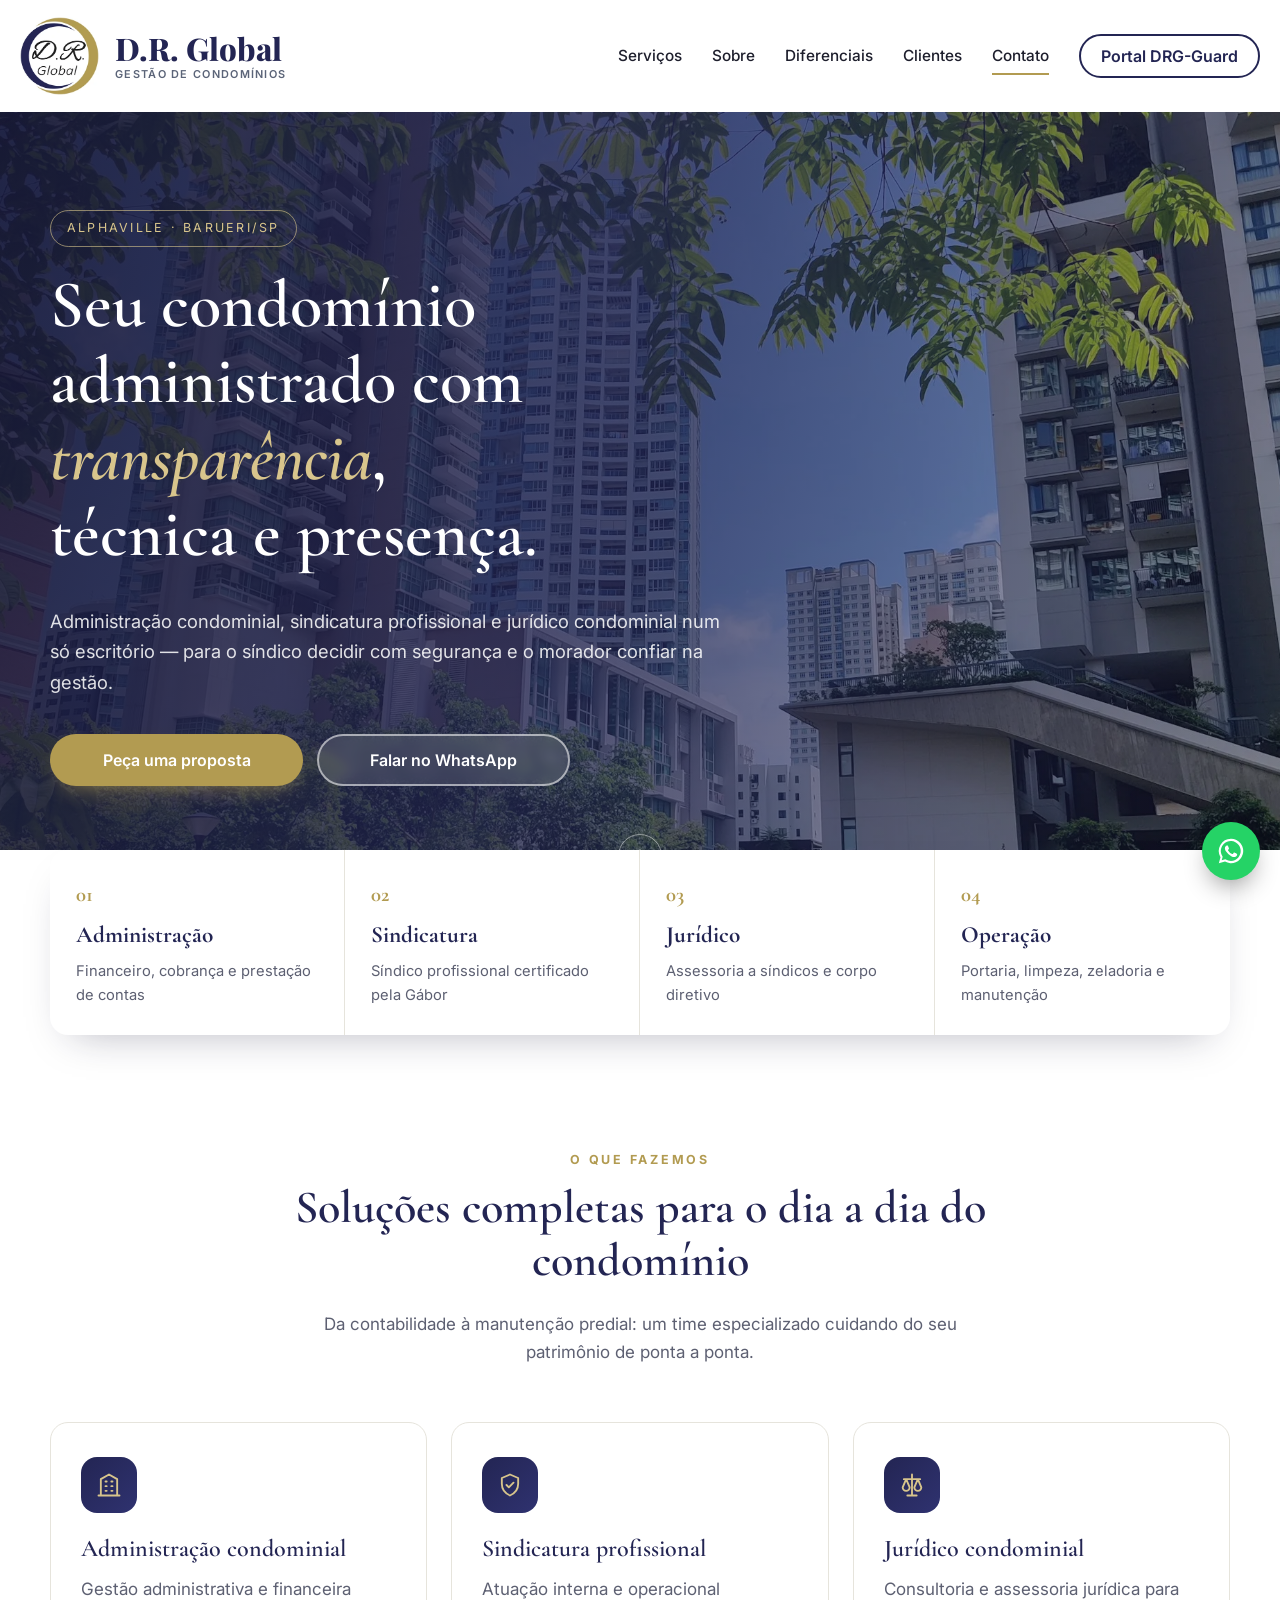
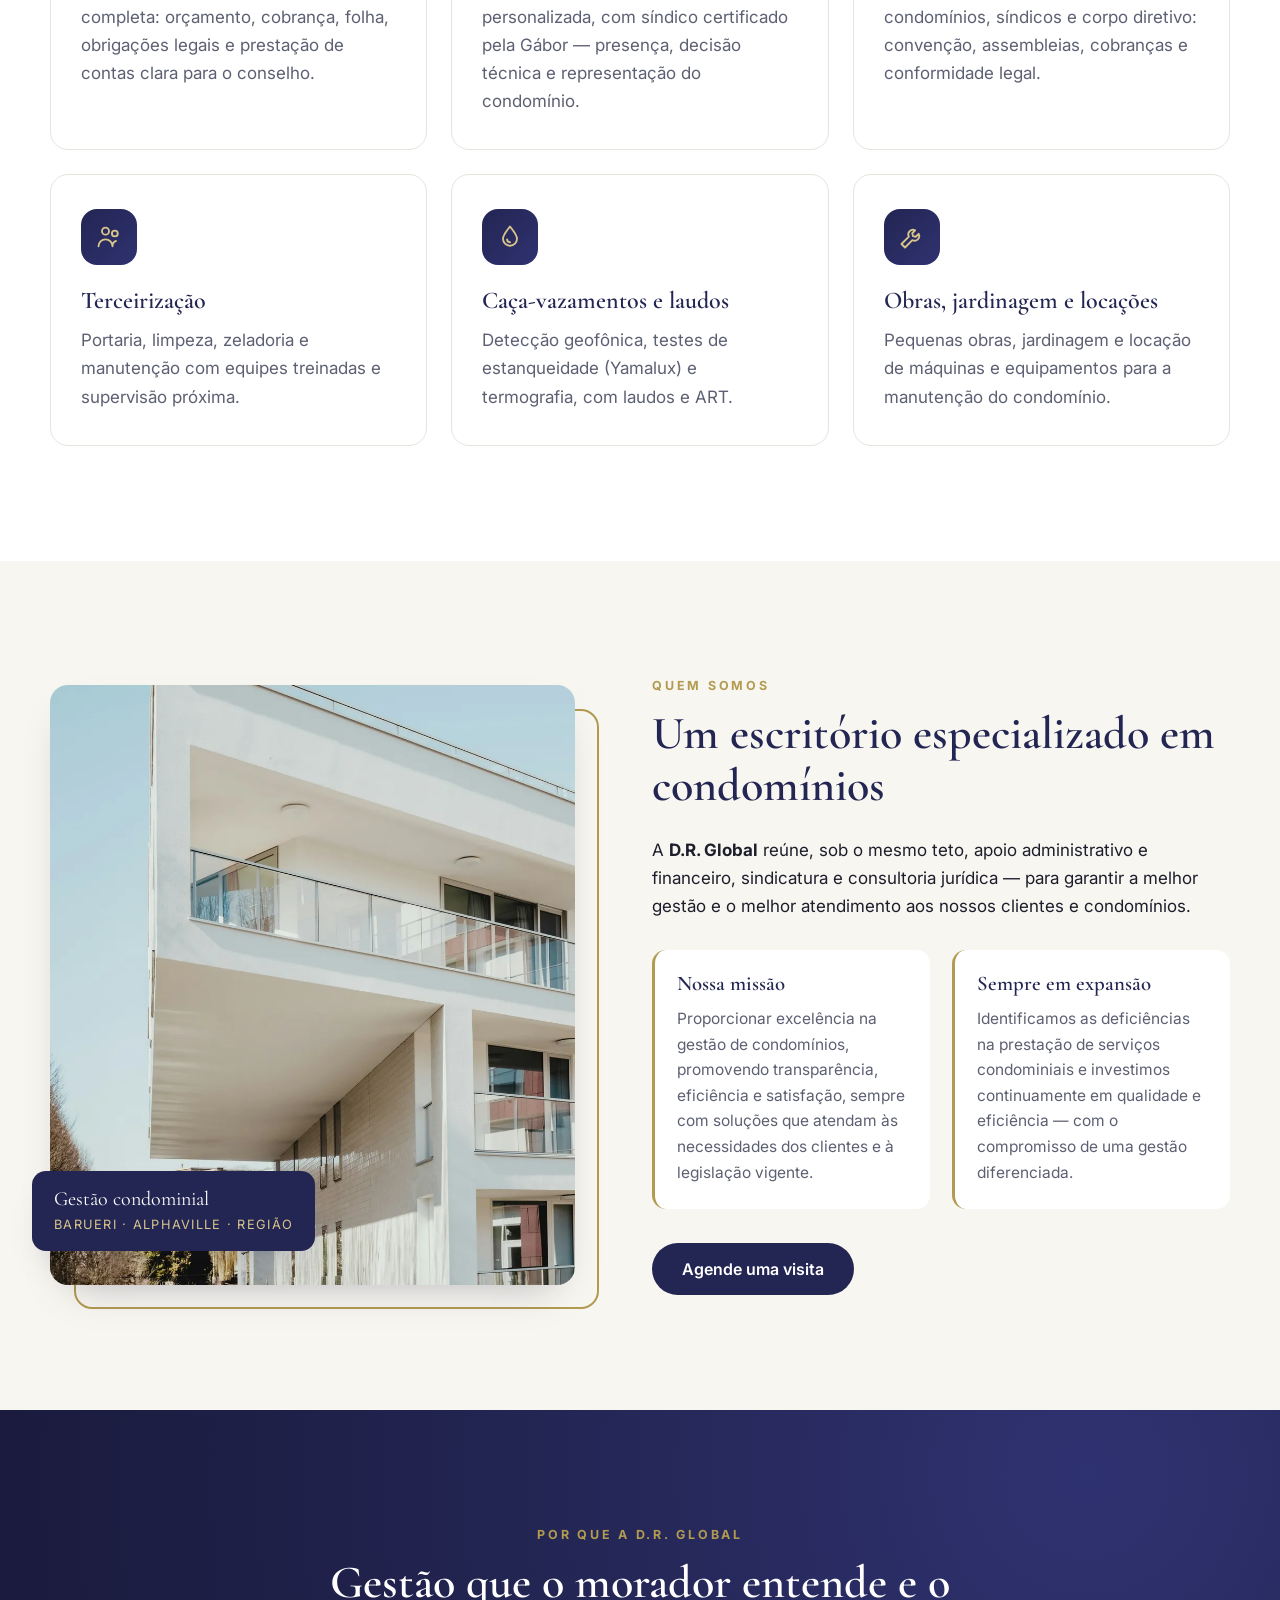
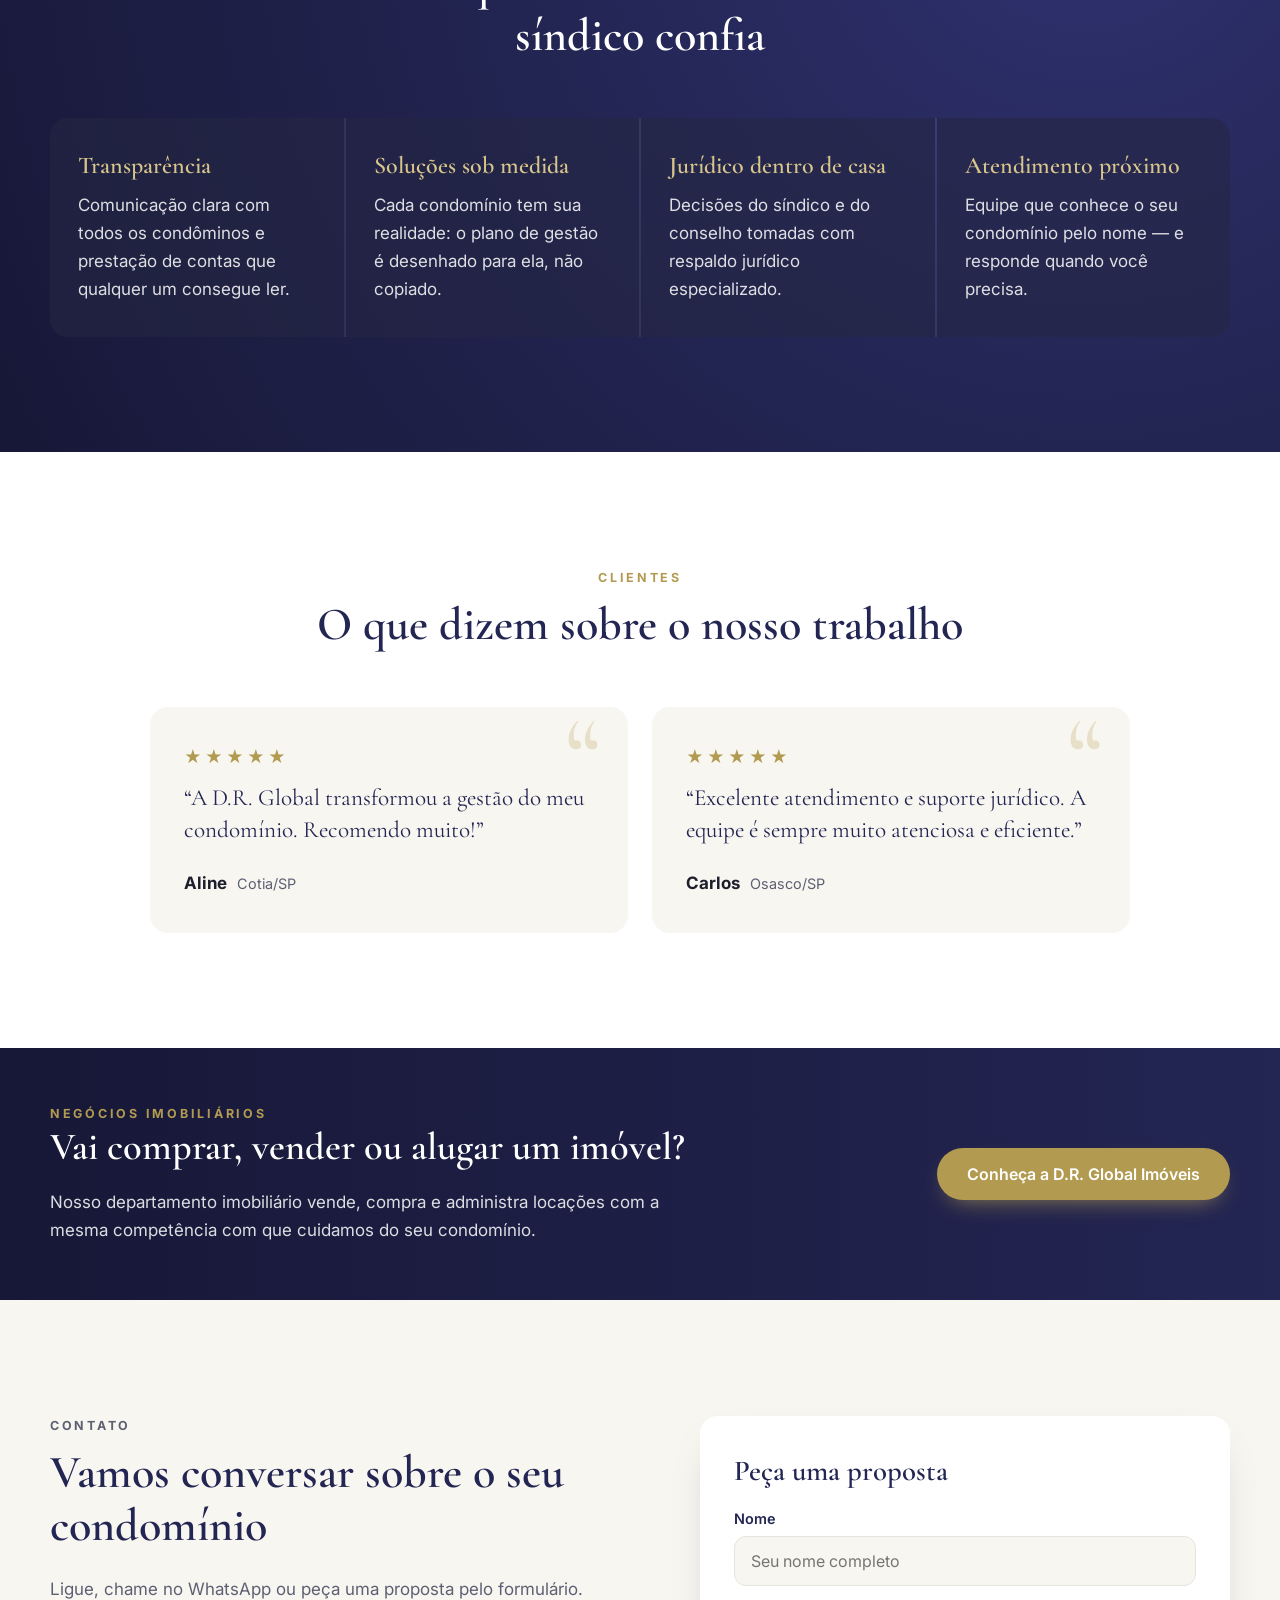
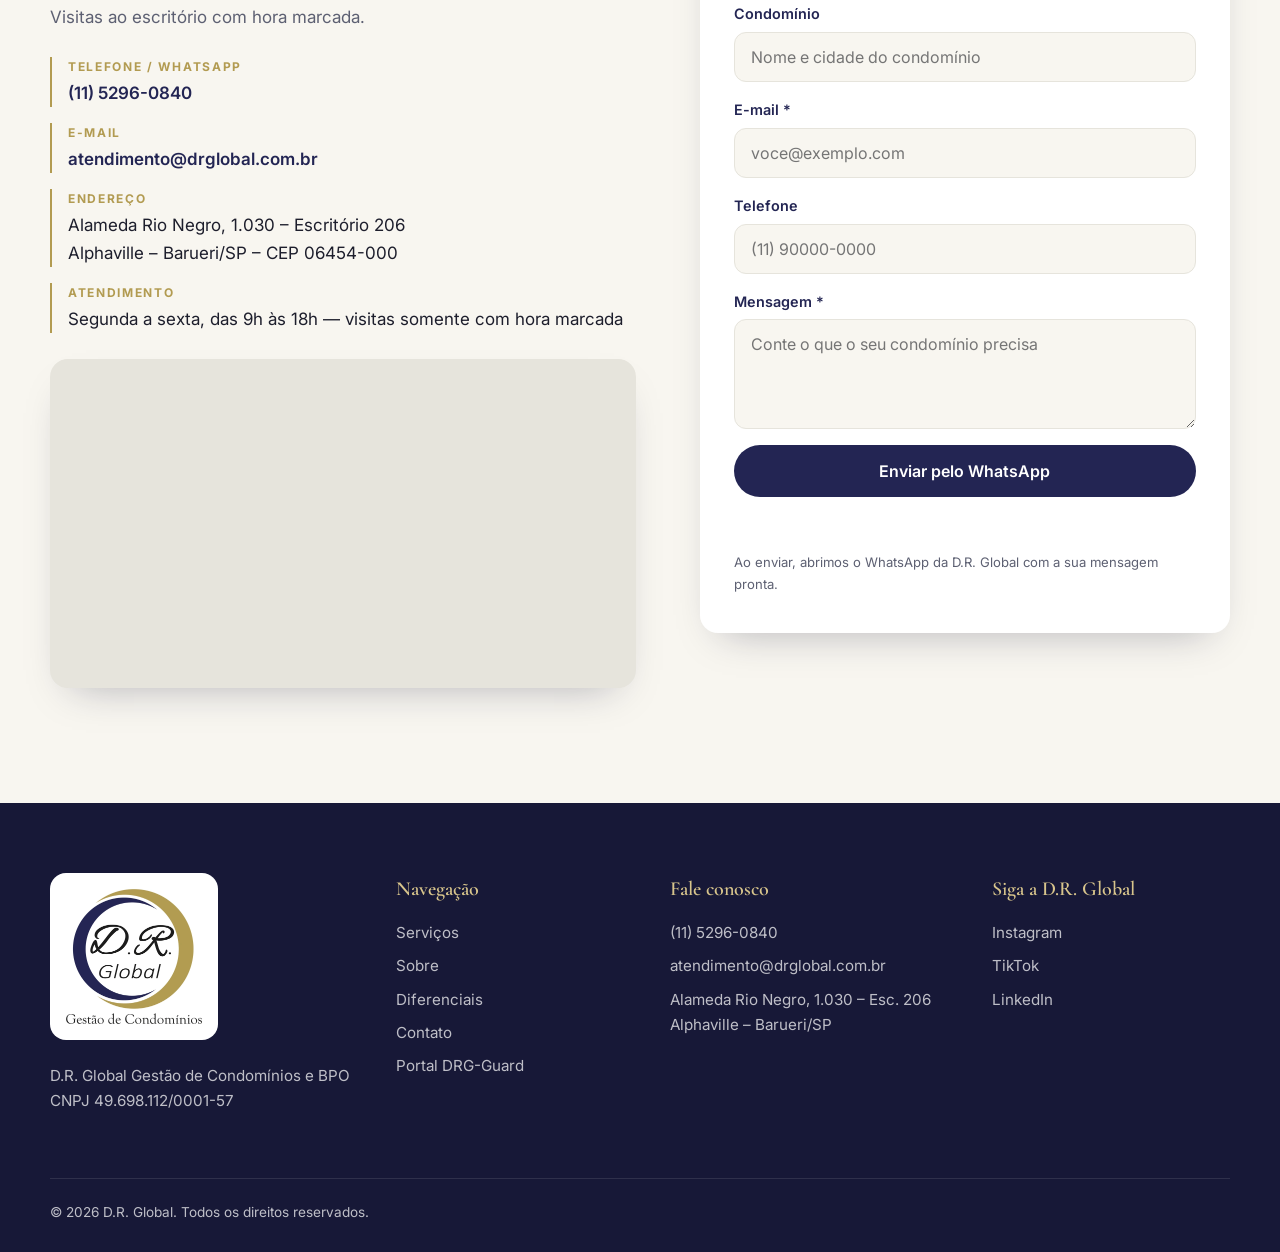
==== index.html @ a80e1811 "Site: cabeçalho com as proporções do D.R. Global Imóveis (112px, logo 78px, nome Playfair 800 1.95re" ====
<!DOCTYPE html>
<html lang="pt-BR">
<head>
<meta charset="utf-8">
<meta name="viewport" content="width=device-width, initial-scale=1">
<title>D.R. Global — Gestão de Condomínios em Alphaville, Barueri/SP</title>
<meta name="description" content="Administração condominial, sindicatura profissional e jurídico condominial em Alphaville, Barueri/SP. Gestão transparente, eficiente e próxima do seu condomínio.">
<link rel="canonical" href="https://drglobal.com.br/">
<meta property="og:type" content="website">
<meta property="og:title" content="D.R. Global — Gestão de Condomínios">
<meta property="og:description" content="Administração condominial, sindicatura profissional e jurídico condominial. Alphaville, Barueri/SP.">
<meta property="og:url" content="https://drglobal.com.br/">
<meta property="og:image" content="https://drglobal.com.br/img/og-capa.jpg">
<meta name="theme-color" content="#232553">
<link rel="icon" type="image/png" href="img/favicon.png">
<link rel="apple-touch-icon" href="img/apple-touch-icon.png">
<link rel="preconnect" href="https://fonts.googleapis.com">
<link rel="preconnect" href="https://fonts.gstatic.com" crossorigin>
<link href="https://fonts.googleapis.com/css2?family=Cormorant+Garamond:wght@500;600;700&family=Playfair+Display:wght@800&family=Inter:wght@400;500;600;700&display=swap" rel="stylesheet">
<link rel="preload" as="image" href="img/fotos/hero-condominio.webp">
<link rel="stylesheet" href="styles.css?v=1">
<script type="application/ld+json">
{"@context":"https://schema.org","@type":"LocalBusiness","name":"D.R. Global Gestão de Condomínios","url":"https://drglobal.com.br/","logo":"https://drglobal.com.br/img/logo-completo.webp","image":"https://drglobal.com.br/img/og-capa.jpg","telephone":"+55-11-5296-0840","email":"atendimento@drglobal.com.br","address":{"@type":"PostalAddress","streetAddress":"Alameda Rio Negro, 1.030 – Escritório 206","addressLocality":"Barueri","addressRegion":"SP","postalCode":"06454-000","addressCountry":"BR"},"openingHours":"Mo-Fr 09:00-18:00","sameAs":["https://www.instagram.com/drglobal_condominios","https://www.tiktok.com/@donizete_romao","http://linkedin.com/in/donizete-rom%C3%A3o-76929282"]}
</script>
</head>
<body>

<!-- ============ TOPO (fundo branco: a logo só vai sobre branco) ============ -->
<header class="topo" id="topo">
  <div class="topo__barra">
    <a href="#inicio" class="topo__marca" aria-label="D.R. Global — início">
      <img src="img/logo-marca.webp" width="78" height="78" alt="D.R. Global">
      <span class="topo__nome"><strong>D.R. Global</strong><small>Gestão de Condomínios</small></span>
    </a>
    <nav class="topo__menu" id="menu" aria-label="Menu principal">
      <a href="#servicos">Serviços</a>
      <a href="#sobre">Sobre</a>
      <a href="#diferenciais">Diferenciais</a>
      <a href="#depoimentos">Clientes</a>
      <a href="#contato">Contato</a>
      <a href="https://app.drsystems.dev.br/" class="btn btn--contorno topo__entrar" target="_blank" rel="noopener">Portal DRG-Guard</a>
    </nav>
    <button class="topo__burger" id="burger" aria-label="Abrir menu" aria-controls="menu" aria-expanded="false"><span></span><span></span><span></span></button>
  </div>
</header>

<main>
<!-- ============ HERO ============ -->
<section class="hero" id="inicio">
  <div class="hero__fundo" role="img" aria-label="Condomínio residencial com áreas verdes"></div>
  <div class="hero__conteudo container">
    <p class="selo">Alphaville · Barueri/SP</p>
    <h1>Seu condomínio administrado com <em>transparência</em>, técnica e presença.</h1>
    <p class="hero__sub">Administração condominial, sindicatura profissional e jurídico condominial num só escritório — para o síndico decidir com segurança e o morador confiar na gestão.</p>
    <div class="botoes">
      <a href="#contato" class="btn btn--ouro">Peça uma proposta</a>
      <a href="https://wa.me/551152960840?text=Ol%C3%A1!%20Vim%20pelo%20site%20e%20gostaria%20de%20falar%20sobre%20o%20meu%20condom%C3%ADnio." class="btn btn--vidro" target="_blank" rel="noopener">Falar no WhatsApp</a>
    </div>
  </div>
  <a href="#servicos" class="hero__descer" aria-label="Ver serviços">↓</a>
</section>

<!-- ============ FAIXA DE PILARES ============ -->
<section class="pilares">
  <div class="container pilares__grade">
    <div><span>01</span><strong>Administração</strong><small>Financeiro, cobrança e prestação de contas</small></div>
    <div><span>02</span><strong>Sindicatura</strong><small>Síndico profissional certificado pela Gábor</small></div>
    <div><span>03</span><strong>Jurídico</strong><small>Assessoria a síndicos e corpo diretivo</small></div>
    <div><span>04</span><strong>Operação</strong><small>Portaria, limpeza, zeladoria e manutenção</small></div>
  </div>
</section>

<!-- ============ SERVIÇOS ============ -->
<section class="secao" id="servicos">
  <div class="container">
    <header class="secao__titulo">
      <p class="sobretitulo">O que fazemos</p>
      <h2>Soluções completas para o dia a dia do condomínio</h2>
      <p>Da contabilidade à manutenção predial: um time especializado cuidando do seu patrimônio de ponta a ponta.</p>
    </header>
    <div class="cards">
      <article class="card">
        <div class="card__icone" aria-hidden="true"><svg viewBox="0 0 24 24"><path d="M3 21h18M5 21V7l7-4 7 4v14M9 9h1m4 0h1M9 13h1m4 0h1M9 17h1m4 0h1"/></svg></div>
        <h3>Administração condominial</h3>
        <p>Gestão administrativa e financeira completa: orçamento, cobrança, folha, obrigações legais e prestação de contas clara para o conselho.</p>
      </article>
      <article class="card">
        <div class="card__icone" aria-hidden="true"><svg viewBox="0 0 24 24"><path d="M12 3l7 3v5c0 5-3.5 8.5-7 10-3.5-1.5-7-5-7-10V6l7-3z"/><path d="M9 12l2 2 4-4"/></svg></div>
        <h3>Sindicatura profissional</h3>
        <p>Atuação interna e operacional personalizada, com síndico certificado pela Gábor — presença, decisão técnica e representação do condomínio.</p>
      </article>
      <article class="card">
        <div class="card__icone" aria-hidden="true"><svg viewBox="0 0 24 24"><path d="M12 3v18M5 7h14M7 7l-3 7a3 3 0 006 0L7 7zm10 0l-3 7a3 3 0 006 0l-3-7zM8 21h8"/></svg></div>
        <h3>Jurídico condominial</h3>
        <p>Consultoria e assessoria jurídica para condomínios, síndicos e corpo diretivo: convenção, assembleias, cobranças e conformidade legal.</p>
      </article>
      <article class="card">
        <div class="card__icone" aria-hidden="true"><svg viewBox="0 0 24 24"><circle cx="9" cy="7" r="3"/><circle cx="17" cy="9" r="2.5"/><path d="M3 20c0-3.3 2.7-6 6-6s6 2.7 6 6M15 20c0-2.2 1.3-4 3-4.6"/></svg></div>
        <h3>Terceirização</h3>
        <p>Portaria, limpeza, zeladoria e manutenção com equipes treinadas e supervisão próxima.</p>
      </article>
      <article class="card">
        <div class="card__icone" aria-hidden="true"><svg viewBox="0 0 24 24"><path d="M12 3c3 4 6 7.2 6 10.5A6 6 0 016 13.5C6 10.2 9 7 12 3z"/><path d="M9.5 14a2.5 2.5 0 002.5 2.5"/></svg></div>
        <h3>Caça-vazamentos e laudos</h3>
        <p>Detecção geofônica, testes de estanqueidade (Yamalux) e termografia, com laudos e ART.</p>
      </article>
      <article class="card">
        <div class="card__icone" aria-hidden="true"><svg viewBox="0 0 24 24"><path d="M14.7 6.3a4 4 0 00-5.4 5.4L3 18l3 3 6.3-6.3a4 4 0 005.4-5.4l-2.5 2.5-2.4-.6-.6-2.4 2.5-2.5z"/></svg></div>
        <h3>Obras, jardinagem e locações</h3>
        <p>Pequenas obras, jardinagem e locação de máquinas e equipamentos para a manutenção do condomínio.</p>
      </article>
    </div>
  </div>
</section>

<!-- ============ SOBRE ============ -->
<section class="secao secao--clara" id="sobre">
  <div class="container dupla">
    <figure class="dupla__foto">
      <img src="img/fotos/fachada.webp" width="1000" height="1200" loading="lazy" alt="Fachada de edifício residencial moderno">
      <figcaption>Gestão condominial<br><small>Barueri · Alphaville · região</small></figcaption>
    </figure>
    <div class="dupla__texto">
      <p class="sobretitulo">Quem somos</p>
      <h2>Um escritório especializado em condomínios</h2>
      <p>A <strong>D.R. Global</strong> reúne, sob o mesmo teto, apoio administrativo e financeiro, sindicatura e consultoria jurídica — para garantir a melhor gestão e o melhor atendimento aos nossos clientes e condomínios.</p>
      <div class="missao">
        <div>
          <h3>Nossa missão</h3>
          <p>Proporcionar excelência na gestão de condomínios, promovendo transparência, eficiência e satisfação, sempre com soluções que atendam às necessidades dos clientes e à legislação vigente.</p>
        </div>
        <div>
          <h3>Sempre em expansão</h3>
          <p>Identificamos as deficiências na prestação de serviços condominiais e investimos continuamente em qualidade e eficiência — com o compromisso de uma gestão diferenciada.</p>
        </div>
      </div>
      <a href="#contato" class="btn btn--marinho">Agende uma visita</a>
    </div>
  </div>
</section>

<!-- ============ DIFERENCIAIS ============ -->
<section class="secao secao--marinho" id="diferenciais">
  <div class="container">
    <header class="secao__titulo secao__titulo--claro">
      <p class="sobretitulo">Por que a D.R. Global</p>
      <h2>Gestão que o morador entende e o síndico confia</h2>
    </header>
    <div class="diferenciais">
      <div class="diferencial"><h3>Transparência</h3><p>Comunicação clara com todos os condôminos e prestação de contas que qualquer um consegue ler.</p></div>
      <div class="diferencial"><h3>Soluções sob medida</h3><p>Cada condomínio tem sua realidade: o plano de gestão é desenhado para ela, não copiado.</p></div>
      <div class="diferencial"><h3>Jurídico dentro de casa</h3><p>Decisões do síndico e do conselho tomadas com respaldo jurídico especializado.</p></div>
      <div class="diferencial"><h3>Atendimento próximo</h3><p>Equipe que conhece o seu condomínio pelo nome — e responde quando você precisa.</p></div>
    </div>
  </div>
</section>

<!-- ============ DEPOIMENTOS ============ -->
<section class="secao" id="depoimentos">
  <div class="container">
    <header class="secao__titulo">
      <p class="sobretitulo">Clientes</p>
      <h2>O que dizem sobre o nosso trabalho</h2>
    </header>
    <div class="depoimentos">
      <blockquote class="depoimento">
        <div class="estrelas" aria-label="5 de 5 estrelas">★★★★★</div>
        <p>“A D.R. Global transformou a gestão do meu condomínio. Recomendo muito!”</p>
        <footer><strong>Aline</strong><span>Cotia/SP</span></footer>
      </blockquote>
      <blockquote class="depoimento">
        <div class="estrelas" aria-label="5 de 5 estrelas">★★★★★</div>
        <p>“Excelente atendimento e suporte jurídico. A equipe é sempre muito atenciosa e eficiente.”</p>
        <footer><strong>Carlos</strong><span>Osasco/SP</span></footer>
      </blockquote>
    </div>
  </div>
</section>

<!-- ============ IMOBILIÁRIA ============ -->
<section class="faixa-imob">
  <div class="container faixa-imob__grade">
    <div>
      <p class="sobretitulo">Negócios imobiliários</p>
      <h2>Vai comprar, vender ou alugar um imóvel?</h2>
      <p>Nosso departamento imobiliário vende, compra e administra locações com a mesma competência com que cuidamos do seu condomínio.</p>
    </div>
    <a href="https://www.drglobalimoveis.com.br" class="btn btn--ouro" target="_blank" rel="noopener">Conheça a D.R. Global Imóveis</a>
  </div>
</section>

<!-- ============ CONTATO ============ -->
<section class="secao secao--clara" id="contato">
  <div class="container contato">
    <div class="contato__info">
      <p class="sobretitulo">Contato</p>
      <h2>Vamos conversar sobre o seu condomínio</h2>
      <p>Ligue, chame no WhatsApp ou peça uma proposta pelo formulário. Visitas ao escritório com hora marcada.</p>
      <ul class="contato__lista">
        <li><span>Telefone / WhatsApp</span><a href="tel:+551152960840">(11) 5296-0840</a></li>
        <li><span>E-mail</span><a href="mailto:atendimento@drglobal.com.br">atendimento@drglobal.com.br</a></li>
        <li><span>Endereço</span>Alameda Rio Negro, 1.030 – Escritório 206<br>Alphaville – Barueri/SP – CEP 06454-000</li>
        <li><span>Atendimento</span>Segunda a sexta, das 9h às 18h — visitas somente com hora marcada</li>
      </ul>
      <div class="mapa">
        <iframe title="Mapa: Alameda Rio Negro, 1030 — Alphaville, Barueri/SP" loading="lazy" referrerpolicy="no-referrer-when-downgrade"
          src="https://www.google.com/maps?q=Alameda%20Rio%20Negro%2C%201030%2C%20Alphaville%2C%20Barueri%20-%20SP%2C%2006454-000&output=embed"></iframe>
      </div>
    </div>
    <form class="form" id="form-contato" novalidate>
      <h3>Peça uma proposta</h3>
      <label>Nome<input name="nome" type="text" autocomplete="name" placeholder="Seu nome completo"></label>
      <label>Condomínio<input name="condominio" type="text" placeholder="Nome e cidade do condomínio"></label>
      <label>E-mail *<input name="email" type="email" autocomplete="email" placeholder="voce@exemplo.com" required></label>
      <label>Telefone<input name="telefone" type="tel" autocomplete="tel" placeholder="(11) 90000-0000"></label>
      <label>Mensagem *<textarea name="mensagem" rows="4" placeholder="Conte o que o seu condomínio precisa" required></textarea></label>
      <button type="submit" class="btn btn--marinho btn--cheio">Enviar pelo WhatsApp</button>
      <p class="form__aviso" role="status" aria-live="polite"></p>
      <p class="form__nota">Ao enviar, abrimos o WhatsApp da D.R. Global com a sua mensagem pronta.</p>
    </form>
  </div>
</section>
</main>

<!-- ============ RODAPÉ ============ -->
<footer class="rodape">
  <div class="container rodape__grade">
    <div class="rodape__marca">
      <div class="rodape__logo"><img src="img/logo-completo.webp" width="140" height="139" loading="lazy" alt="D.R. Global — Gestão de Condomínios"></div>
      <p>D.R. Global Gestão de Condomínios e BPO<br>CNPJ 49.698.112/0001-57</p>
    </div>
    <div>
      <h4>Navegação</h4>
      <a href="#servicos">Serviços</a><a href="#sobre">Sobre</a><a href="#diferenciais">Diferenciais</a><a href="#contato">Contato</a>
      <a href="https://app.drsystems.dev.br/" target="_blank" rel="noopener">Portal DRG-Guard</a>
    </div>
    <div>
      <h4>Fale conosco</h4>
      <a href="tel:+551152960840">(11) 5296-0840</a>
      <a href="mailto:atendimento@drglobal.com.br">atendimento@drglobal.com.br</a>
      <span>Alameda Rio Negro, 1.030 – Esc. 206<br>Alphaville – Barueri/SP</span>
    </div>
    <div>
      <h4>Siga a D.R. Global</h4>
      <a href="https://www.instagram.com/drglobal_condominios" target="_blank" rel="noopener">Instagram</a>
      <a href="https://www.tiktok.com/@donizete_romao" target="_blank" rel="noopener">TikTok</a>
      <a href="http://linkedin.com/in/donizete-rom%C3%A3o-76929282" target="_blank" rel="noopener">LinkedIn</a>
    </div>
  </div>
  <div class="rodape__base container">© <span id="ano">2026</span> D.R. Global. Todos os direitos reservados.</div>
</footer>

<a class="whats-flutuante" href="https://wa.me/551152960840?text=Ol%C3%A1!%20Vim%20pelo%20site." target="_blank" rel="noopener" aria-label="Falar no WhatsApp">
  <svg viewBox="0 0 32 32" aria-hidden="true"><path fill="currentColor" d="M16 3a13 13 0 00-11.2 19.6L3 29l6.6-1.7A13 13 0 1016 3zm0 23.6c-2 0-3.9-.5-5.6-1.5l-.4-.2-3.9 1 1-3.8-.3-.4A10.6 10.6 0 1116 26.6zm5.8-7.9c-.3-.2-1.9-.9-2.2-1s-.5-.2-.7.2-.8 1-1 1.2-.4.2-.7.1a8.7 8.7 0 01-4.3-3.8c-.3-.6.3-.5.9-1.7.1-.2 0-.4 0-.6l-1-2.4c-.3-.6-.5-.5-.7-.5h-.6a1.2 1.2 0 00-.9.4 3.6 3.6 0 00-1.1 2.7 6.3 6.3 0 001.3 3.3 14.4 14.4 0 005.5 4.9c2 .9 2.8 1 3.9.8a3.3 3.3 0 002.1-1.5 2.7 2.7 0 00.2-1.5c-.1-.1-.3-.2-.6-.3z"/></svg>
</a>

<script src="site.js?v=1"></script>
</body>
</html>
---- styles.css ----
/* D.R. Global — site institucional (06/11/2026). Cores tiradas do vetor oficial da marca. */
:root {
  --marinho: #232553;
  --marinho-2: #2f3270;
  --marinho-escuro: #171837;
  --ouro: #b29b51;
  --ouro-claro: #d8c58c;
  --tinta: #1d1e2c;
  --cinza: #5d6072;
  --linha: #e6e4dc;
  --creme: #f8f6f0;
  --branco: #ffffff;
  --raio: 18px;
  --sombra: 0 18px 40px -22px rgba(23, 24, 55, .35);
  --serif: "Cormorant Garamond", Georgia, serif;
  --sans: "Inter", system-ui, -apple-system, "Segoe UI", sans-serif;
  --topo-h: 112px; /* = D.R. Global Imóveis (--altura-cab 112px) */
  --serif-marca: "Playfair Display", Georgia, serif;
  --cinza-marca: #5b6478;
}
*, *::before, *::after { box-sizing: border-box; }
html { scroll-behavior: smooth; scroll-padding-top: var(--topo-h); }
body { margin: 0; font-family: var(--sans); color: var(--tinta); background: var(--branco); font-size: 17px; line-height: 1.65; -webkit-font-smoothing: antialiased; }
img { max-width: 100%; display: block; }
a { color: inherit; }
h1, h2, h3 { font-family: var(--serif); font-weight: 600; line-height: 1.15; margin: 0 0 .5em; color: var(--marinho); }
h1 { font-size: clamp(2.4rem, 5.2vw, 4.3rem); }
h2 { font-size: clamp(2rem, 3.6vw, 3rem); }
h3 { font-size: 1.5rem; }
p { margin: 0 0 1em; }
.container { width: min(1180px, 100% - 40px); margin-inline: auto; }
.sobretitulo { font-size: .78rem; letter-spacing: .22em; text-transform: uppercase; color: var(--ouro); font-weight: 700; margin-bottom: .8em; }

/* ---------- botões (regra nº 1: feedback tátil sempre) ---------- */
.btn { display: inline-flex; align-items: center; justify-content: center; gap: .5em; min-height: 52px; padding: 0 28px; border-radius: 999px; font: 600 1rem var(--sans); text-decoration: none; border: 2px solid transparent; cursor: pointer; transition: background .2s, color .2s, border-color .2s, transform .1s, filter .1s, box-shadow .2s; }
.btn:active { transform: scale(.98); filter: brightness(.92); }
.btn:disabled { opacity: .75; cursor: wait; }
.btn--ouro { background: var(--ouro); color: var(--branco); box-shadow: 0 10px 24px -12px rgba(178, 155, 81, .9); }
.btn--ouro:hover { background: #a08a43; }
.btn--marinho { background: var(--marinho); color: var(--branco); }
.btn--marinho:hover { background: var(--marinho-2); }
.btn--vidro { background: rgba(255, 255, 255, .12); color: var(--branco); border-color: rgba(255, 255, 255, .55); backdrop-filter: blur(6px); }
.btn--vidro:hover { background: rgba(255, 255, 255, .22); }
.btn--contorno { border-color: var(--marinho); color: var(--marinho); min-height: 44px; padding: 0 20px; }
.btn--contorno:hover { background: var(--marinho); color: var(--branco); }
.btn--cheio { width: 100%; }
.botoes { display: grid; grid-template-columns: repeat(auto-fit, minmax(220px, 1fr)); gap: 14px; max-width: 520px; }

/* ---------- topo (branco — a logo só vai sobre branco) ---------- */
.topo { position: sticky; top: 0; z-index: 50; background: var(--branco); transition: box-shadow .25s; }
.topo.rolou { box-shadow: 0 6px 24px -14px rgba(23, 24, 55, .4); }
.topo__barra { height: var(--topo-h); display: flex; align-items: center; justify-content: space-between; gap: 24px; width: min(1240px, 100% - 32px); margin-inline: auto; }
.topo__marca { display: flex; align-items: center; gap: 16px; text-decoration: none; min-width: 0; }
.topo__marca img { height: 78px; width: auto; flex: none; }
.topo__nome { display: flex; flex-direction: column; line-height: 1.1; font-size: 1.95rem; min-width: 0; }
.topo__nome strong { font-family: var(--serif-marca); font-weight: 800; font-size: 1em; color: var(--marinho); }
.topo__nome small { font-family: var(--sans); font-size: .68rem; letter-spacing: .12em; text-transform: uppercase; color: var(--cinza-marca); font-weight: 600; margin-top: .35em; }
.topo__menu { display: flex; align-items: center; gap: 30px; }
.topo__menu a:not(.btn) { text-decoration: none; font-weight: 500; font-size: .96rem; color: var(--tinta); position: relative; padding: 6px 0; }
.topo__menu a:not(.btn)::after { content: ""; position: absolute; left: 0; bottom: 0; height: 2px; width: 0; background: var(--ouro); transition: width .25s; }
.topo__menu a:not(.btn):hover::after, .topo__menu a.ativo::after { width: 100%; }
.topo__burger { display: none; width: 48px; height: 48px; border: 0; background: none; border-radius: 12px; cursor: pointer; position: relative; }
.topo__burger:active { transform: scale(.96); }
.topo__burger span { position: absolute; left: 12px; right: 12px; height: 2px; background: var(--marinho); transition: transform .25s, opacity .2s; }
.topo__burger span:nth-child(1) { top: 16px; } .topo__burger span:nth-child(2) { top: 23px; } .topo__burger span:nth-child(3) { top: 30px; }
body.menu-aberto .topo__burger span:nth-child(1) { transform: translateY(7px) rotate(45deg); }
body.menu-aberto .topo__burger span:nth-child(2) { opacity: 0; }
body.menu-aberto .topo__burger span:nth-child(3) { transform: translateY(-7px) rotate(-45deg); }

/* ---------- hero ---------- */
.hero { position: relative; min-height: min(88vh, 820px); display: flex; align-items: center; color: var(--branco); overflow: hidden; isolation: isolate; }
.hero__fundo { position: absolute; inset: 0; z-index: -1; background: linear-gradient(105deg, rgba(23, 24, 55, .93) 0%, rgba(35, 37, 83, .78) 45%, rgba(35, 37, 83, .25) 100%), url("img/fotos/hero-condominio.webp") center/cover no-repeat; transform: scale(1.04); animation: respira 18s ease-in-out infinite alternate; }
@keyframes respira { to { transform: scale(1.1); } }
.hero__conteudo { padding: 90px 0 110px; }
.hero h1 { color: var(--branco); max-width: 16ch; }
.hero h1 em { font-style: italic; color: var(--ouro-claro); }
.hero__sub { font-size: 1.15rem; max-width: 56ch; color: rgba(255, 255, 255, .86); margin-bottom: 2em; }
.selo { display: inline-block; padding: 7px 16px; border: 1px solid rgba(216, 197, 140, .6); border-radius: 999px; font-size: .78rem; letter-spacing: .18em; text-transform: uppercase; color: var(--ouro-claro); margin-bottom: 1.6em; }
.hero__descer { position: absolute; bottom: 26px; left: 50%; translate: -50% 0; width: 44px; height: 44px; border-radius: 50%; display: grid; place-items: center; text-decoration: none; color: var(--branco); border: 1px solid rgba(255, 255, 255, .45); animation: pula 2.2s infinite; }
@keyframes pula { 50% { transform: translateY(6px); } }

/* ---------- pilares ---------- */
.pilares { background: var(--branco); position: relative; z-index: 2; margin-top: -54px; }
.pilares__grade { display: grid; grid-template-columns: repeat(auto-fit, minmax(220px, 1fr)); background: var(--branco); border-radius: var(--raio); box-shadow: var(--sombra); overflow: hidden; }
.pilares__grade > div { padding: 28px 26px; border-right: 1px solid var(--linha); display: flex; flex-direction: column; gap: 4px; }
.pilares__grade > div:last-child { border-right: 0; }
.pilares span { font-family: var(--serif); color: var(--ouro); font-size: 1.3rem; font-weight: 700; }
.pilares strong { font-family: var(--serif); font-size: 1.45rem; color: var(--marinho); }
.pilares small { color: var(--cinza); font-size: .92rem; }

/* ---------- seções ---------- */
.secao { padding: clamp(72px, 9vw, 120px) 0; }
.secao--clara { background: var(--creme); }
.secao--marinho { background: radial-gradient(circle at 85% 10%, var(--marinho-2), var(--marinho) 45%, var(--marinho-escuro)); color: rgba(255, 255, 255, .85); }
.secao__titulo { text-align: center; max-width: 720px; margin: 0 auto 56px; }
.secao__titulo p:last-child { color: var(--cinza); }
.secao__titulo--claro h2 { color: var(--branco); }

.cards { display: grid; grid-template-columns: repeat(auto-fit, minmax(300px, 1fr)); gap: 24px; }
.card { background: var(--branco); border: 1px solid var(--linha); border-radius: var(--raio); padding: 34px 30px; transition: transform .25s, box-shadow .25s, border-color .25s; }
.card:hover { transform: translateY(-6px); box-shadow: var(--sombra); border-color: transparent; }
.card p { color: var(--cinza); margin: 0; }
.card__icone { width: 56px; height: 56px; border-radius: 16px; display: grid; place-items: center; background: linear-gradient(135deg, var(--marinho), var(--marinho-2)); margin-bottom: 22px; }
.card__icone svg { width: 28px; height: 28px; fill: none; stroke: var(--ouro-claro); stroke-width: 1.6; stroke-linecap: round; stroke-linejoin: round; }

.dupla { display: grid; grid-template-columns: 1fr 1.1fr; gap: clamp(36px, 6vw, 80px); align-items: center; }
.dupla__foto { margin: 0; position: relative; }
.dupla__foto img { border-radius: var(--raio); aspect-ratio: 4 / 5; max-height: 600px; object-fit: cover; width: 100%; box-shadow: var(--sombra); }
.dupla__foto::before { content: ""; position: absolute; inset: 24px -24px -24px 24px; border: 2px solid var(--ouro); border-radius: var(--raio); z-index: -1; }
.dupla__foto { isolation: isolate; }
.dupla__foto figcaption { position: absolute; left: -18px; bottom: 34px; background: var(--marinho); color: var(--branco); padding: 16px 22px; border-radius: 14px; font-family: var(--serif); font-size: 1.25rem; line-height: 1.2; box-shadow: var(--sombra); }
.dupla__foto figcaption small { font-family: var(--sans); font-size: .8rem; color: var(--ouro-claro); letter-spacing: .1em; text-transform: uppercase; }
.missao { display: grid; grid-template-columns: repeat(auto-fit, minmax(240px, 1fr)); gap: 22px; margin: 30px 0 34px; }
.missao > div { background: var(--branco); border-radius: 14px; padding: 22px 22px 8px; border-left: 3px solid var(--ouro); }
.missao h3 { font-size: 1.3rem; }
.missao p { color: var(--cinza); font-size: .97rem; }

.diferenciais { display: grid; grid-template-columns: repeat(auto-fit, minmax(240px, 1fr)); gap: 2px; background: rgba(255, 255, 255, .08); border-radius: var(--raio); overflow: hidden; }
.diferencial { background: rgba(23, 24, 55, .55); padding: 34px 28px; }
.diferencial h3 { color: var(--ouro-claro); }
.diferencial p { margin: 0; }

.depoimentos { display: grid; grid-template-columns: repeat(auto-fit, minmax(320px, 1fr)); gap: 24px; max-width: 980px; margin: 0 auto; }
.depoimento { margin: 0; background: var(--creme); border-radius: var(--raio); padding: 36px 34px; position: relative; }
.depoimento::before { content: "“"; position: absolute; top: -6px; right: 26px; font-family: var(--serif); font-size: 7rem; line-height: 1; color: rgba(178, 155, 81, .25); }
.depoimento p { font-family: var(--serif); font-size: 1.45rem; line-height: 1.35; color: var(--marinho); }
.depoimento footer { display: flex; gap: 10px; align-items: baseline; }
.depoimento footer span { color: var(--cinza); font-size: .9rem; }
.estrelas { color: var(--ouro); letter-spacing: 3px; margin-bottom: 12px; }

.faixa-imob { background: linear-gradient(90deg, var(--marinho-escuro), var(--marinho)); color: rgba(255, 255, 255, .85); padding: 56px 0; }
.faixa-imob__grade { display: grid; grid-template-columns: 1fr auto; gap: 30px; align-items: center; }
.faixa-imob h2 { color: var(--branco); font-size: clamp(1.7rem, 3vw, 2.4rem); }
.faixa-imob p { margin: 0; max-width: 60ch; }

/* ---------- contato ---------- */
.contato { display: grid; grid-template-columns: 1.05fr .95fr; gap: clamp(32px, 5vw, 64px); align-items: start; }
.contato__info > p { color: var(--cinza); }
.contato__lista { list-style: none; padding: 0; margin: 26px 0; display: grid; gap: 16px; }
.contato__lista li { display: grid; gap: 2px; padding-left: 16px; border-left: 2px solid var(--ouro); }
.contato__lista span { font-size: .75rem; letter-spacing: .14em; text-transform: uppercase; color: var(--ouro); font-weight: 700; }
.contato__lista a { color: var(--marinho); font-weight: 600; text-decoration: none; }
.mapa { border-radius: var(--raio); overflow: hidden; box-shadow: var(--sombra); aspect-ratio: 16 / 9; background: var(--linha); }
.mapa iframe { width: 100%; height: 100%; border: 0; }
.form { background: var(--branco); border-radius: var(--raio); padding: 38px 34px; box-shadow: var(--sombra); display: grid; gap: 16px; position: sticky; top: calc(var(--topo-h) + 20px); }
.form h3 { font-size: 1.8rem; margin: 0 0 4px; }
.form label { display: grid; gap: 6px; font-weight: 600; font-size: .9rem; color: var(--marinho); }
.form input, .form textarea { font: 400 1rem var(--sans); padding: 14px 16px; border: 1.5px solid var(--linha); border-radius: 12px; background: var(--creme); color: var(--tinta); transition: border-color .2s, background .2s; resize: vertical; }
.form input:focus, .form textarea:focus { outline: none; border-color: var(--ouro); background: var(--branco); }
.form__aviso { margin: 0; min-height: 1.4em; font-weight: 600; font-size: 1rem; }
.form__aviso.ok { color: #2e7d32; } .form__aviso.erro { color: #c62828; }
.form__nota { margin: 0; font-size: .82rem; color: var(--cinza); }

/* ---------- rodapé ---------- */
.rodape { background: var(--marinho-escuro); color: rgba(255, 255, 255, .72); padding: 70px 0 0; font-size: .95rem; }
.rodape__grade { display: grid; grid-template-columns: 1.3fr 1fr 1.2fr 1fr; gap: 36px; }
.rodape h4 { font-family: var(--serif); font-size: 1.25rem; color: var(--ouro-claro); margin: 0 0 14px; font-weight: 600; }
.rodape a, .rodape span { display: block; text-decoration: none; margin-bottom: 8px; }
.rodape a:hover { color: var(--branco); }
.rodape__logo { background: var(--branco); border-radius: 16px; padding: 14px; display: inline-block; margin-bottom: 16px; } /* logo só sobre branco */
.rodape__logo img { width: 140px; height: auto; }
.rodape__base { border-top: 1px solid rgba(255, 255, 255, .1); margin-top: 50px; padding: 22px 0 28px; font-size: .85rem; }

.whats-flutuante { position: fixed; right: 20px; bottom: 20px; z-index: 60; width: 58px; height: 58px; border-radius: 50%; background: #25d366; color: var(--branco); display: grid; place-items: center; box-shadow: 0 12px 26px -8px rgba(0, 0, 0, .45); transition: transform .15s; }
.whats-flutuante:active { transform: scale(.94); }
.whats-flutuante svg { width: 30px; height: 30px; }

/* ---------- animação de entrada ---------- */
.revela { opacity: 0; transform: translateY(26px); transition: opacity .7s ease, transform .7s ease; }
.revela.visivel { opacity: 1; transform: none; }
@media (prefers-reduced-motion: reduce) { .revela { opacity: 1; transform: none; } .hero__fundo, .hero__descer { animation: none; } html { scroll-behavior: auto; } }

/* ---------- responsivo ---------- */
/* marca no celular = D.R. Global Imóveis (≤600px: cabeçalho 100px, logo 60px, nome 1.3rem) */
@media (max-width: 600px) {
  :root { --topo-h: 100px; }
  .topo__marca { gap: 12px; }
  .topo__marca img { height: 60px; }
  .topo__nome { font-size: 1.3rem; }
  .topo__nome small { font-size: .62rem; }
}
@media (max-width: 980px) {
  .topo__burger { display: block; }
  .topo__menu { position: fixed; inset: var(--topo-h) 0 auto 0; background: var(--branco); flex-direction: column; align-items: stretch; gap: 0; padding: 8px 20px 24px; box-shadow: 0 20px 30px -20px rgba(23, 24, 55, .4); visibility: hidden; opacity: 0; transform: translateY(-8px); transition: opacity .2s, transform .2s, visibility .2s; }
  body.menu-aberto .topo__menu { visibility: visible; opacity: 1; transform: none; }
  .topo__menu a:not(.btn) { padding: 15px 4px; border-bottom: 1px solid var(--linha); font-size: 1.05rem; }
  .topo__menu a:not(.btn)::after { display: none; }
  .topo__entrar { margin-top: 16px; min-height: 52px; }
  .dupla, .contato, .faixa-imob__grade { grid-template-columns: 1fr; }
  .dupla__foto { max-width: 520px; }
  .form { position: static; }
  .rodape__grade { grid-template-columns: 1fr 1fr; }
}
@media (max-width: 600px) {
  body { font-size: 16px; }
  .topo__nome small { display: none; }
  .hero { min-height: 92vh; }
  .hero__conteudo { padding: 64px 0 120px; }
  .pilares { margin-top: -40px; }
  .pilares__grade > div { border-right: 0; border-bottom: 1px solid var(--linha); padding: 20px 22px; }
  .cards, .depoimentos { grid-template-columns: 1fr; }
  .card { padding: 28px 24px; }
  .dupla__foto::before { inset: 14px -10px -14px 14px; }
  .dupla__foto figcaption { left: 12px; }
  .form { padding: 28px 22px; }
  .rodape__grade { grid-template-columns: 1fr; }
}
.rodape__base span { display: inline; margin: 0; }
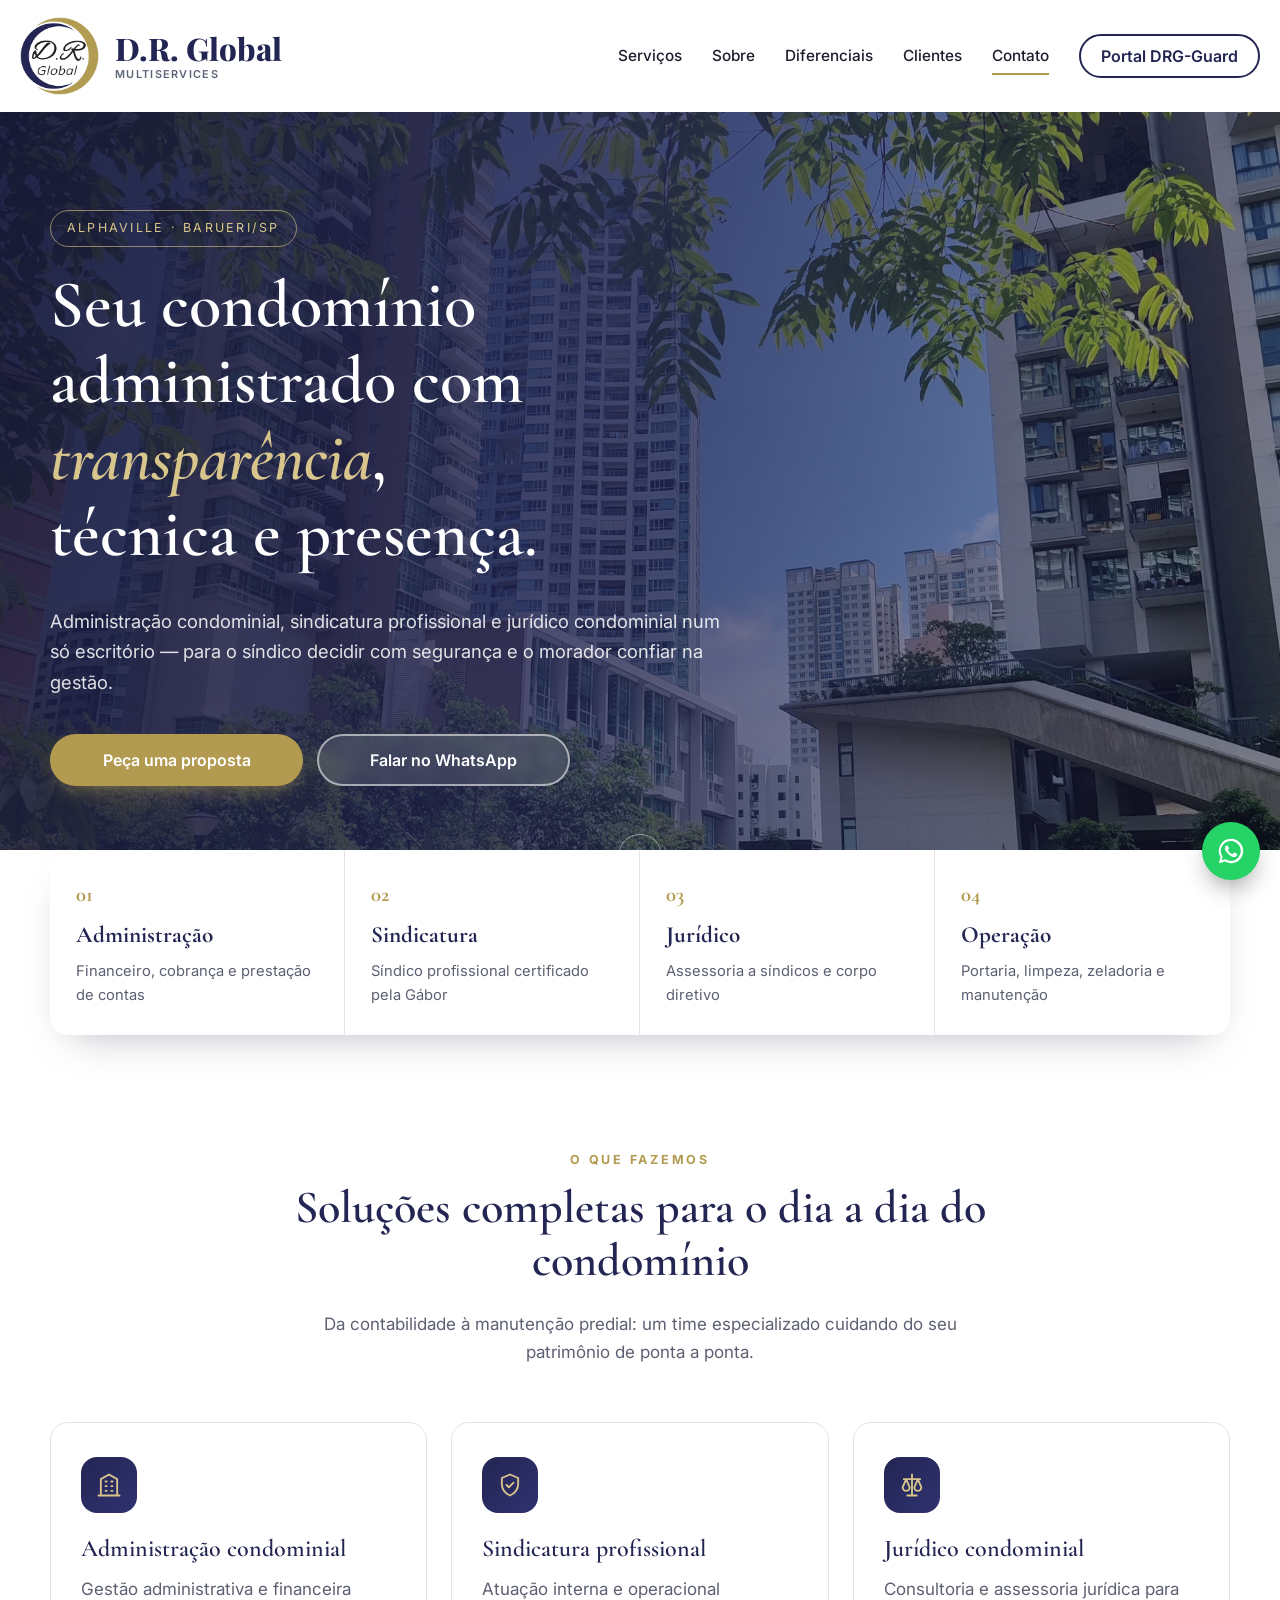
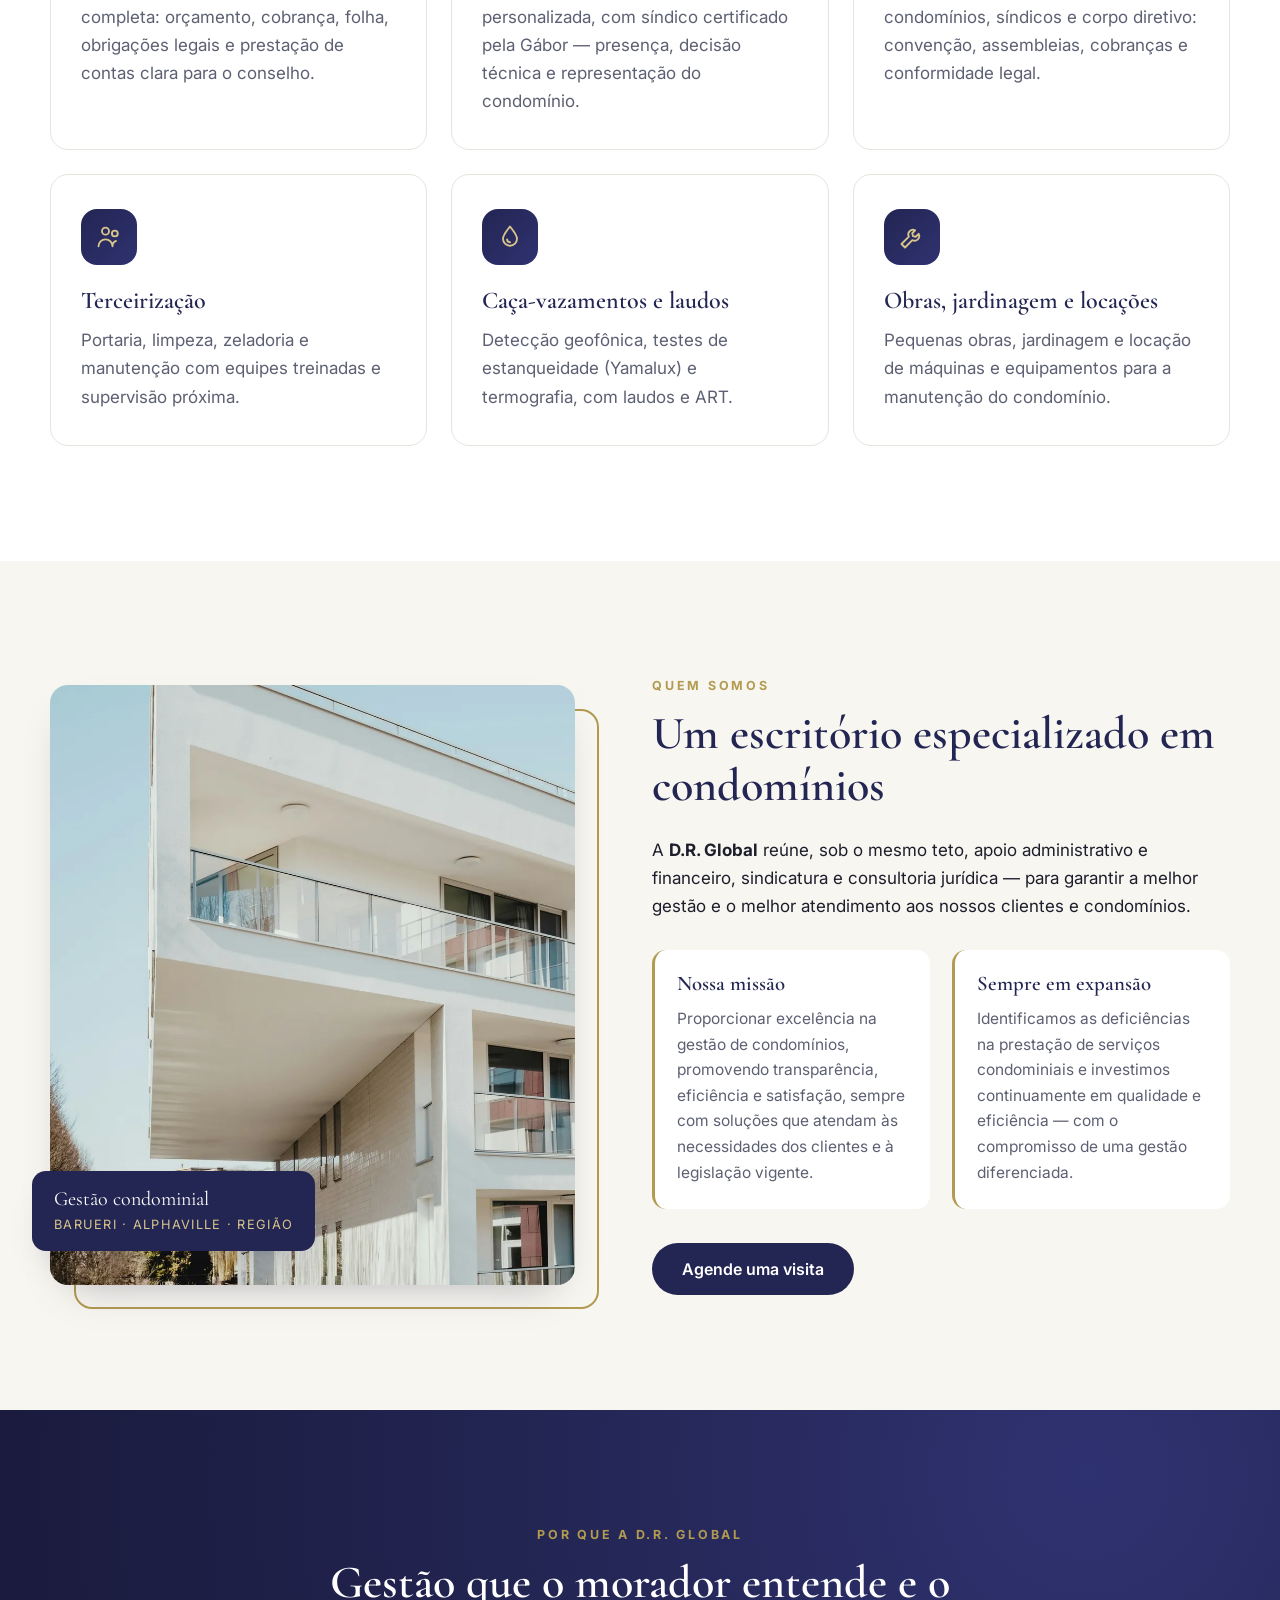
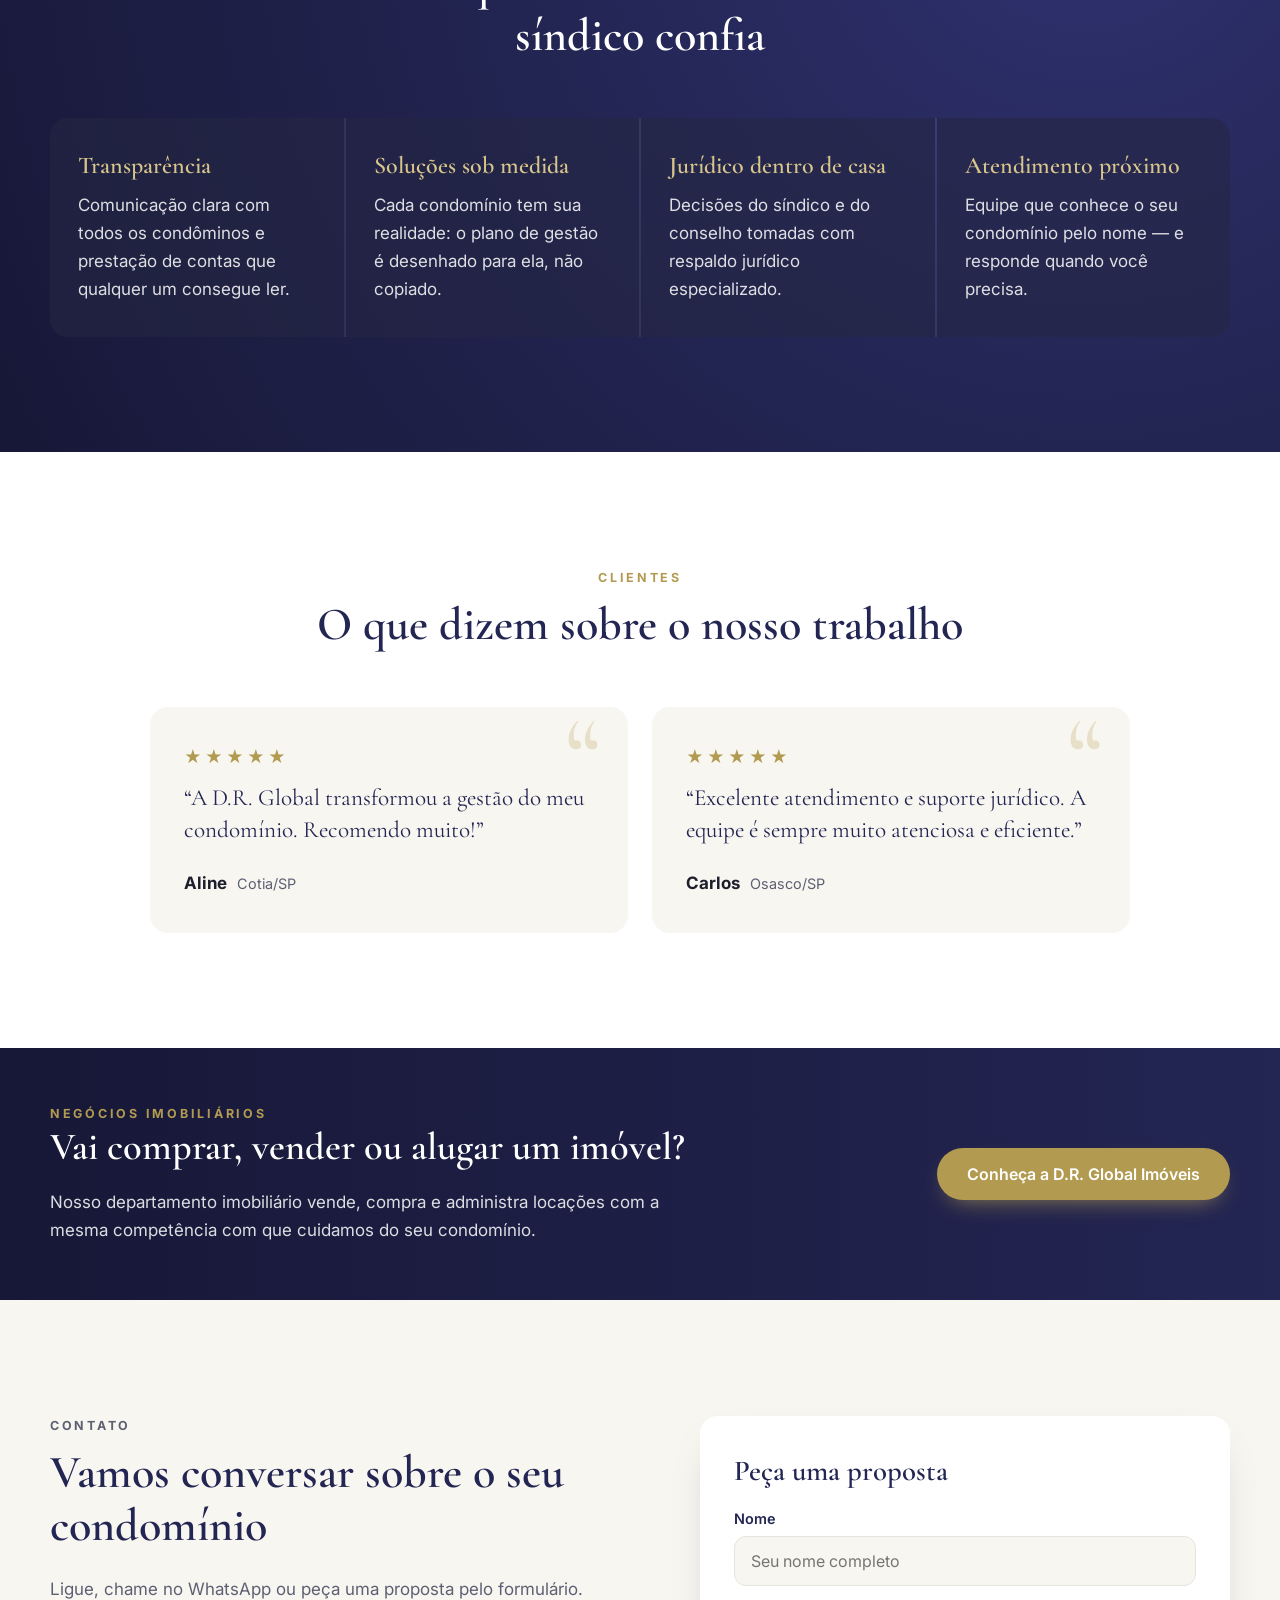
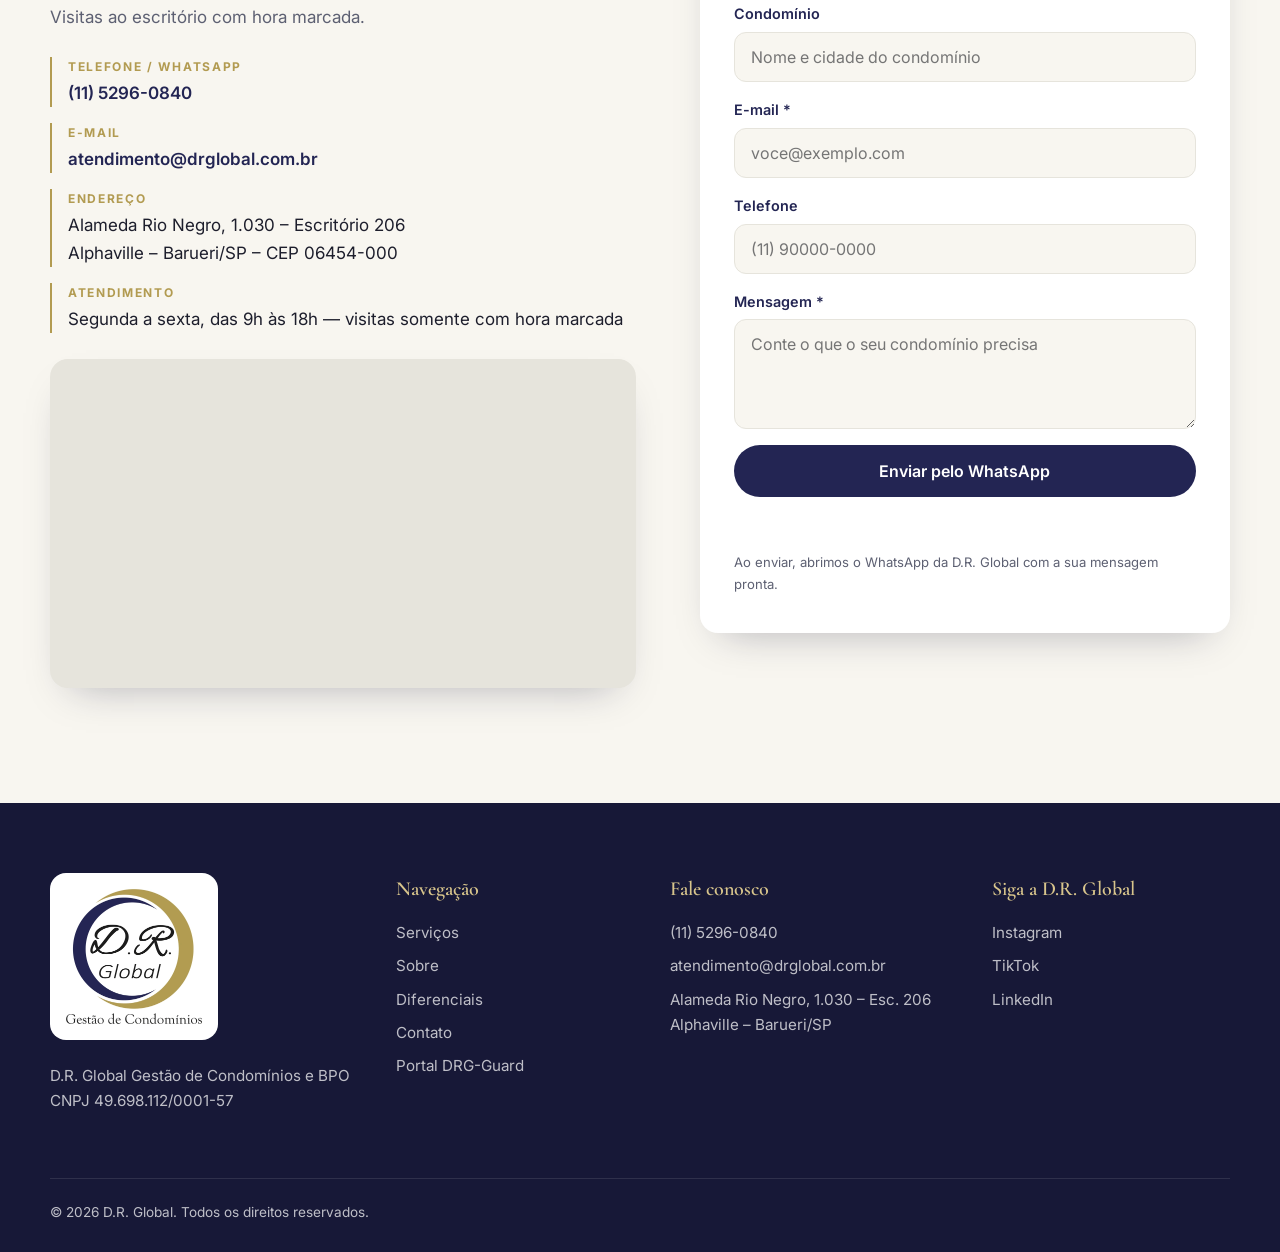
==== commit e72342b3: "Site: linha da marca no topo = MULTISERVICES Co-Authored-By: Claude Opus 5.5 <noreply@anthropic.com>" ====
--- a/index.html
+++ b/index.html
@@ -18,7 +18,7 @@
 <link rel="preconnect" href="https://fonts.gstatic.com" crossorigin>
 <link href="https://fonts.googleapis.com/css2?family=Cormorant+Garamond:wght@500;600;700&family=Playfair+Display:wght@800&family=Inter:wght@400;500;600;700&display=swap" rel="stylesheet">
 <link rel="preload" as="image" href="img/fotos/hero-condominio.webp">
-<link rel="stylesheet" href="styles.css?v=1">
+<link rel="stylesheet" href="styles.css?v=2">
 <script type="application/ld+json">
 {"@context":"https://schema.org","@type":"LocalBusiness","name":"D.R. Global Gestão de Condomínios","url":"https://drglobal.com.br/","logo":"https://drglobal.com.br/img/logo-completo.webp","image":"https://drglobal.com.br/img/og-capa.jpg","telephone":"+55-11-5296-0840","email":"atendimento@drglobal.com.br","address":{"@type":"PostalAddress","streetAddress":"Alameda Rio Negro, 1.030 – Escritório 206","addressLocality":"Barueri","addressRegion":"SP","postalCode":"06454-000","addressCountry":"BR"},"openingHours":"Mo-Fr 09:00-18:00","sameAs":["https://www.instagram.com/drglobal_condominios","https://www.tiktok.com/@donizete_romao","http://linkedin.com/in/donizete-rom%C3%A3o-76929282"]}
 </script>
@@ -30,7 +30,7 @@
   <div class="topo__barra">
     <a href="#inicio" class="topo__marca" aria-label="D.R. Global — início">
       <img src="img/logo-marca.webp" width="78" height="78" alt="D.R. Global">
-      <span class="topo__nome"><strong>D.R. Global</strong><small>Gestão de Condomínios</small></span>
+      <span class="topo__nome"><strong>D.R. Global</strong><small>Multiservices</small></span>
     </a>
     <nav class="topo__menu" id="menu" aria-label="Menu principal">
       <a href="#servicos">Serviços</a>
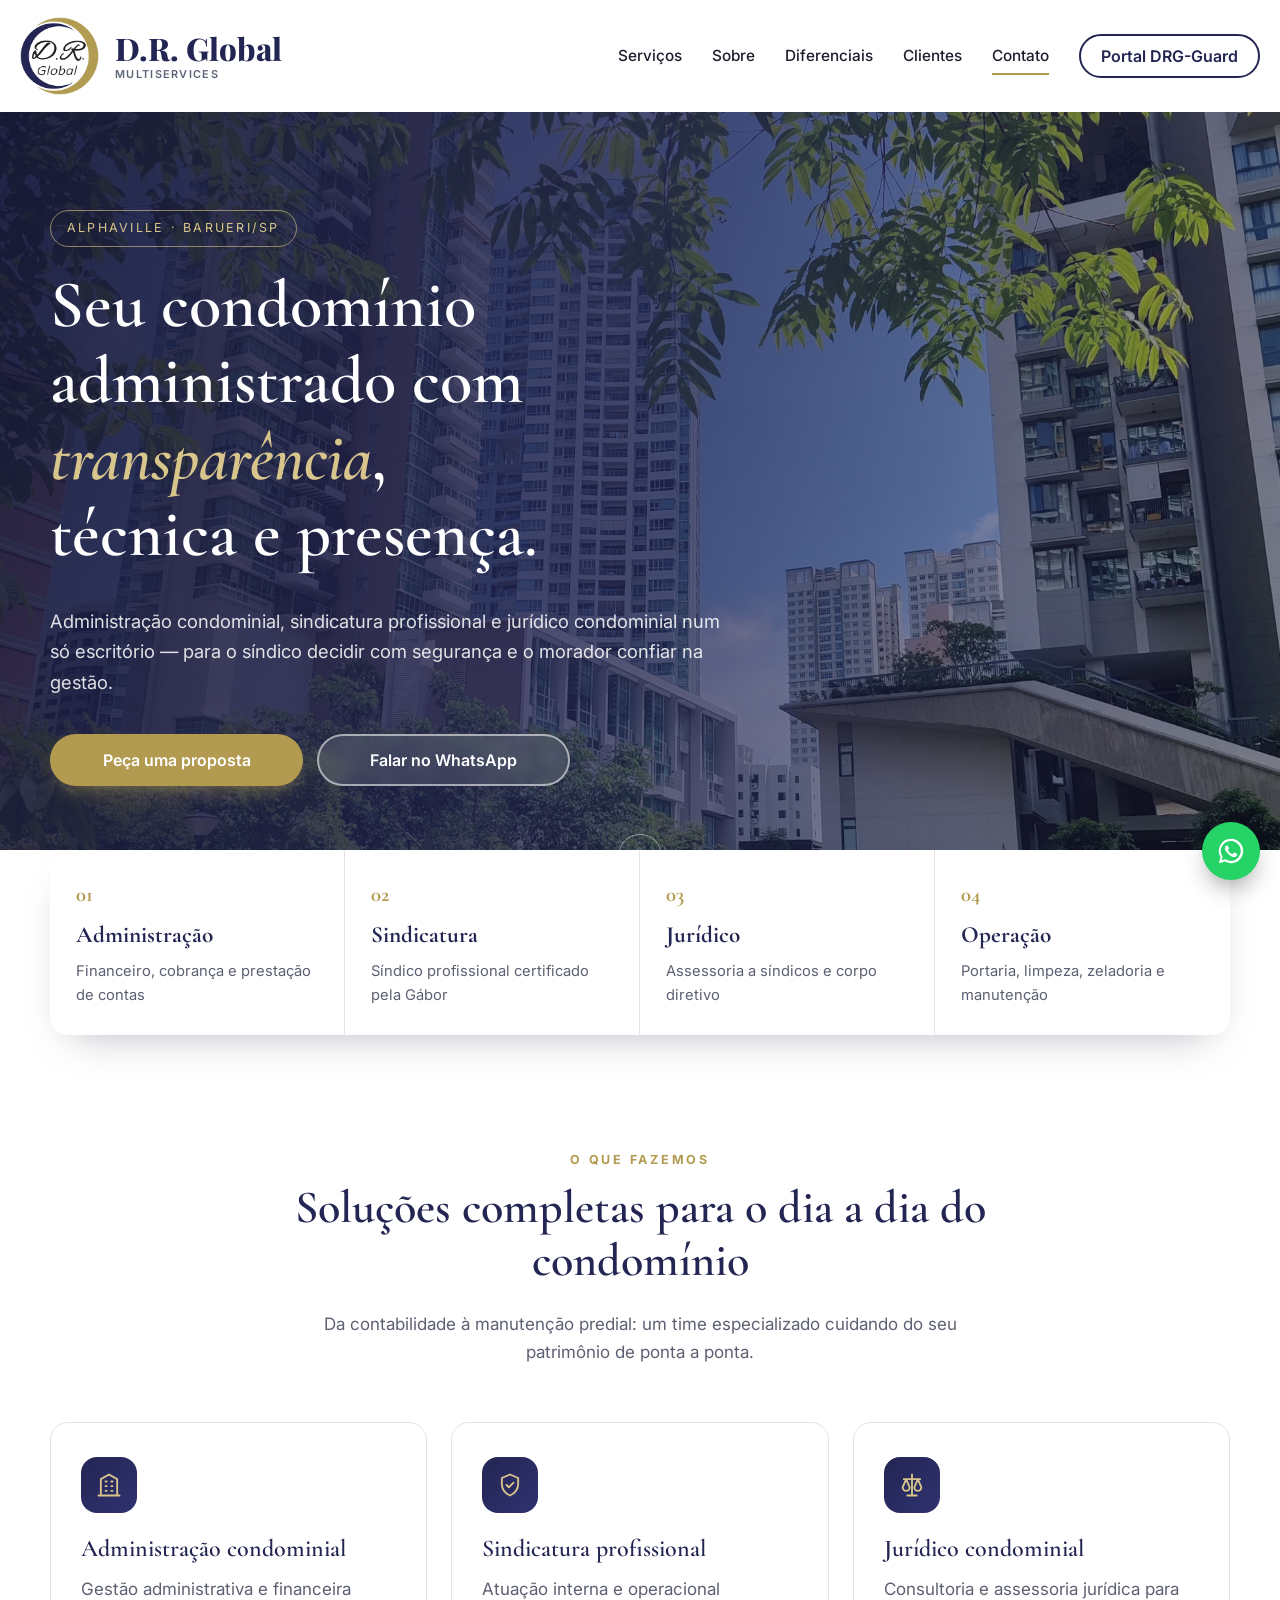
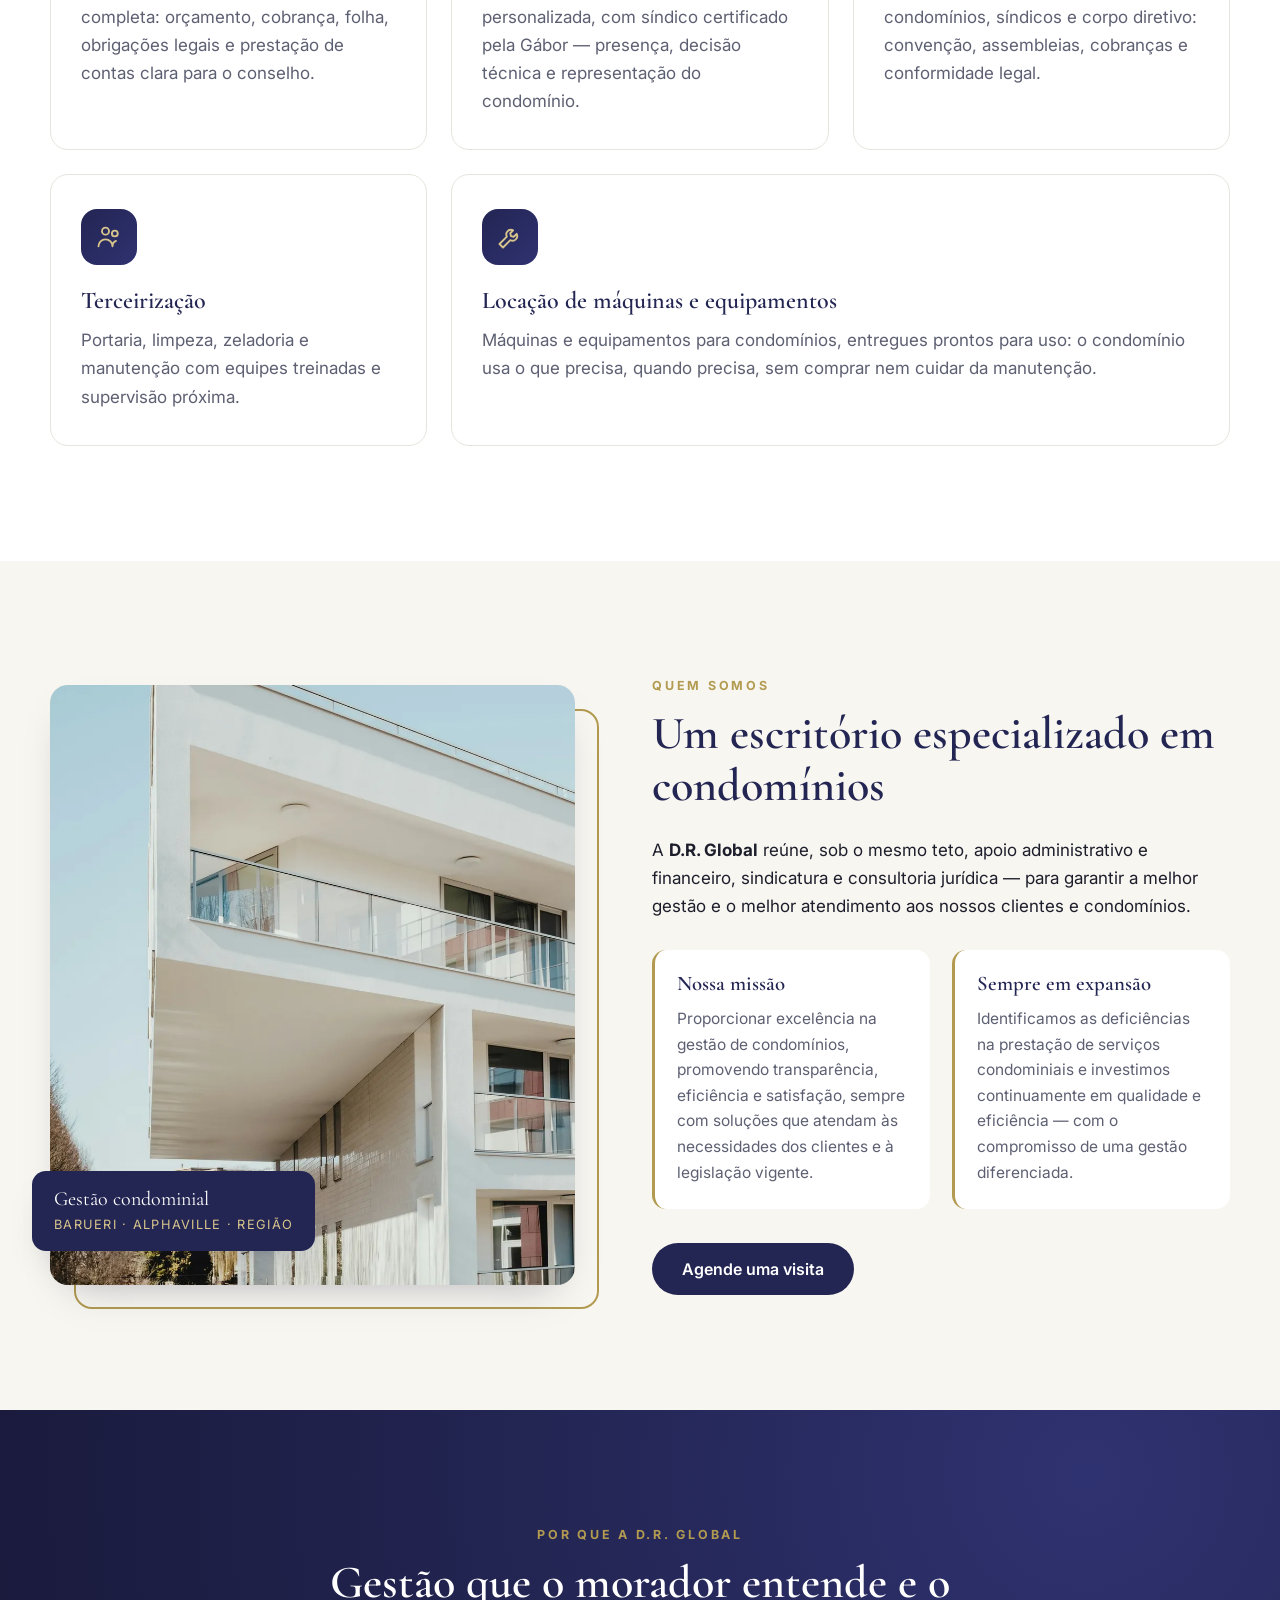
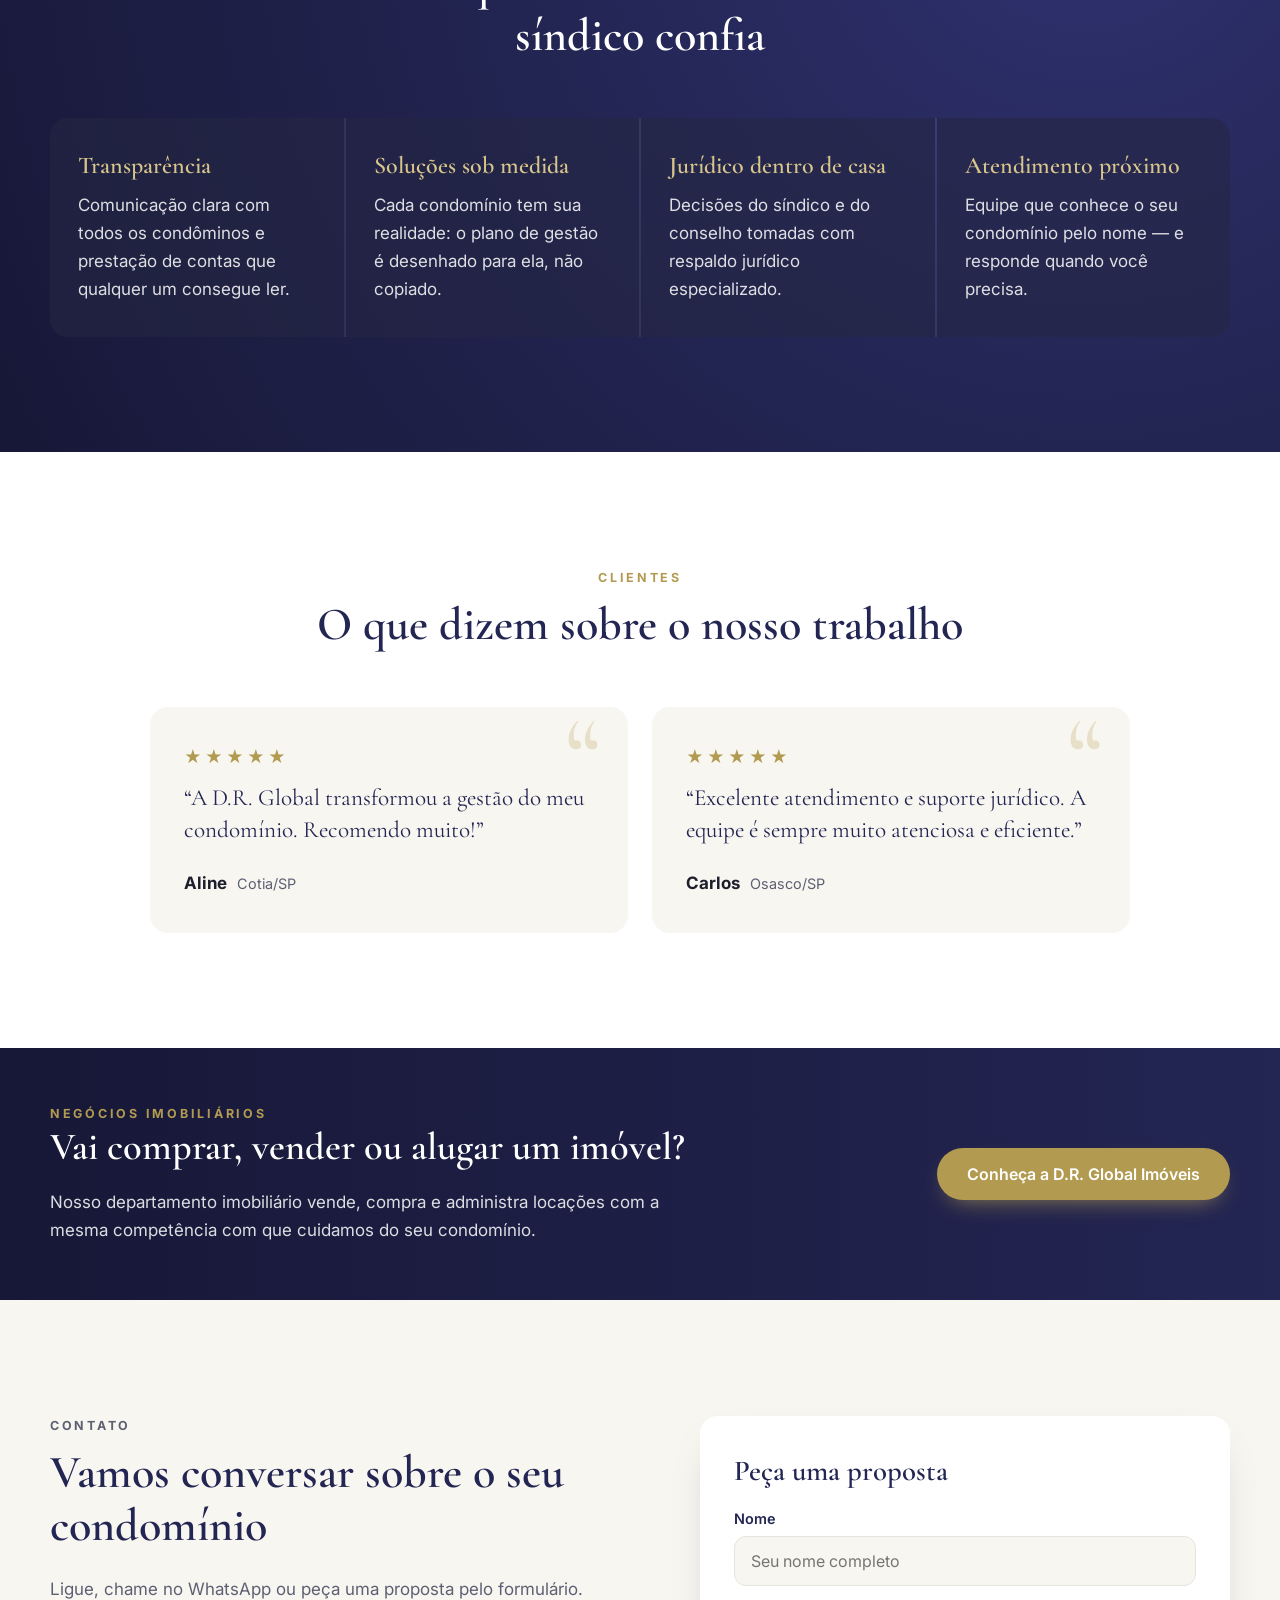
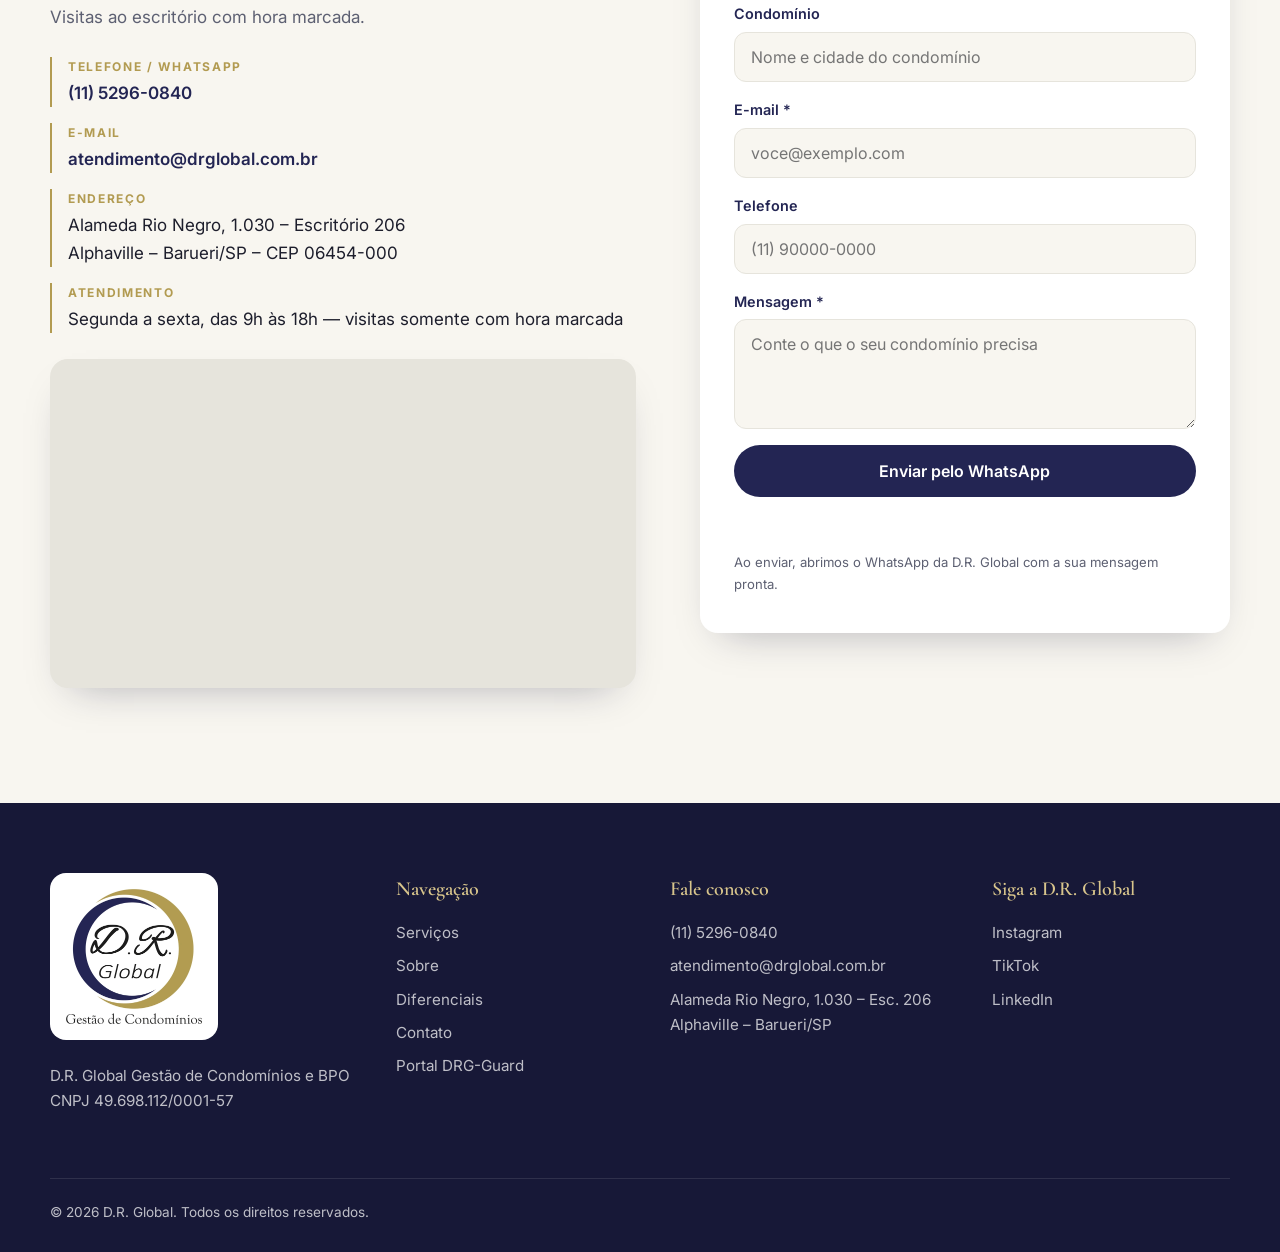
==== commit d226b90e: "Site: serviços — sai caça-vazamentos e obras/jardinagem; fica só Locação de máquinas e equipamentos " ====
--- a/index.html
+++ b/index.html
@@ -18,7 +18,7 @@
 <link rel="preconnect" href="https://fonts.gstatic.com" crossorigin>
 <link href="https://fonts.googleapis.com/css2?family=Cormorant+Garamond:wght@500;600;700&family=Playfair+Display:wght@800&family=Inter:wght@400;500;600;700&display=swap" rel="stylesheet">
 <link rel="preload" as="image" href="img/fotos/hero-condominio.webp">
-<link rel="stylesheet" href="styles.css?v=2">
+<link rel="stylesheet" href="styles.css?v=3">
 <script type="application/ld+json">
 {"@context":"https://schema.org","@type":"LocalBusiness","name":"D.R. Global Gestão de Condomínios","url":"https://drglobal.com.br/","logo":"https://drglobal.com.br/img/logo-completo.webp","image":"https://drglobal.com.br/img/og-capa.jpg","telephone":"+55-11-5296-0840","email":"atendimento@drglobal.com.br","address":{"@type":"PostalAddress","streetAddress":"Alameda Rio Negro, 1.030 – Escritório 206","addressLocality":"Barueri","addressRegion":"SP","postalCode":"06454-000","addressCountry":"BR"},"openingHours":"Mo-Fr 09:00-18:00","sameAs":["https://www.instagram.com/drglobal_condominios","https://www.tiktok.com/@donizete_romao","http://linkedin.com/in/donizete-rom%C3%A3o-76929282"]}
 </script>
@@ -99,15 +99,10 @@
         <h3>Terceirização</h3>
         <p>Portaria, limpeza, zeladoria e manutenção com equipes treinadas e supervisão próxima.</p>
       </article>
-      <article class="card">
-        <div class="card__icone" aria-hidden="true"><svg viewBox="0 0 24 24"><path d="M12 3c3 4 6 7.2 6 10.5A6 6 0 016 13.5C6 10.2 9 7 12 3z"/><path d="M9.5 14a2.5 2.5 0 002.5 2.5"/></svg></div>
-        <h3>Caça-vazamentos e laudos</h3>
-        <p>Detecção geofônica, testes de estanqueidade (Yamalux) e termografia, com laudos e ART.</p>
-      </article>
-      <article class="card">
+      <article class="card card--largo">
         <div class="card__icone" aria-hidden="true"><svg viewBox="0 0 24 24"><path d="M14.7 6.3a4 4 0 00-5.4 5.4L3 18l3 3 6.3-6.3a4 4 0 005.4-5.4l-2.5 2.5-2.4-.6-.6-2.4 2.5-2.5z"/></svg></div>
-        <h3>Obras, jardinagem e locações</h3>
-        <p>Pequenas obras, jardinagem e locação de máquinas e equipamentos para a manutenção do condomínio.</p>
+        <h3>Locação de máquinas e equipamentos</h3>
+        <p>Máquinas e equipamentos para condomínios, entregues prontos para uso: o condomínio usa o que precisa, quando precisa, sem comprar nem cuidar da manutenção.</p>
       </article>
     </div>
   </div>
--- a/styles.css
+++ b/styles.css
@@ -97,6 +97,7 @@
 .secao__titulo--claro h2 { color: var(--branco); }
 
 .cards { display: grid; grid-template-columns: repeat(auto-fit, minmax(300px, 1fr)); gap: 24px; }
+@media (min-width: 1000px) { .card--largo { grid-column: span 2; } } /* 5 cards em 3 colunas: o último fecha a linha */
 .card { background: var(--branco); border: 1px solid var(--linha); border-radius: var(--raio); padding: 34px 30px; transition: transform .25s, box-shadow .25s, border-color .25s; }
 .card:hover { transform: translateY(-6px); box-shadow: var(--sombra); border-color: transparent; }
 .card p { color: var(--cinza); margin: 0; }
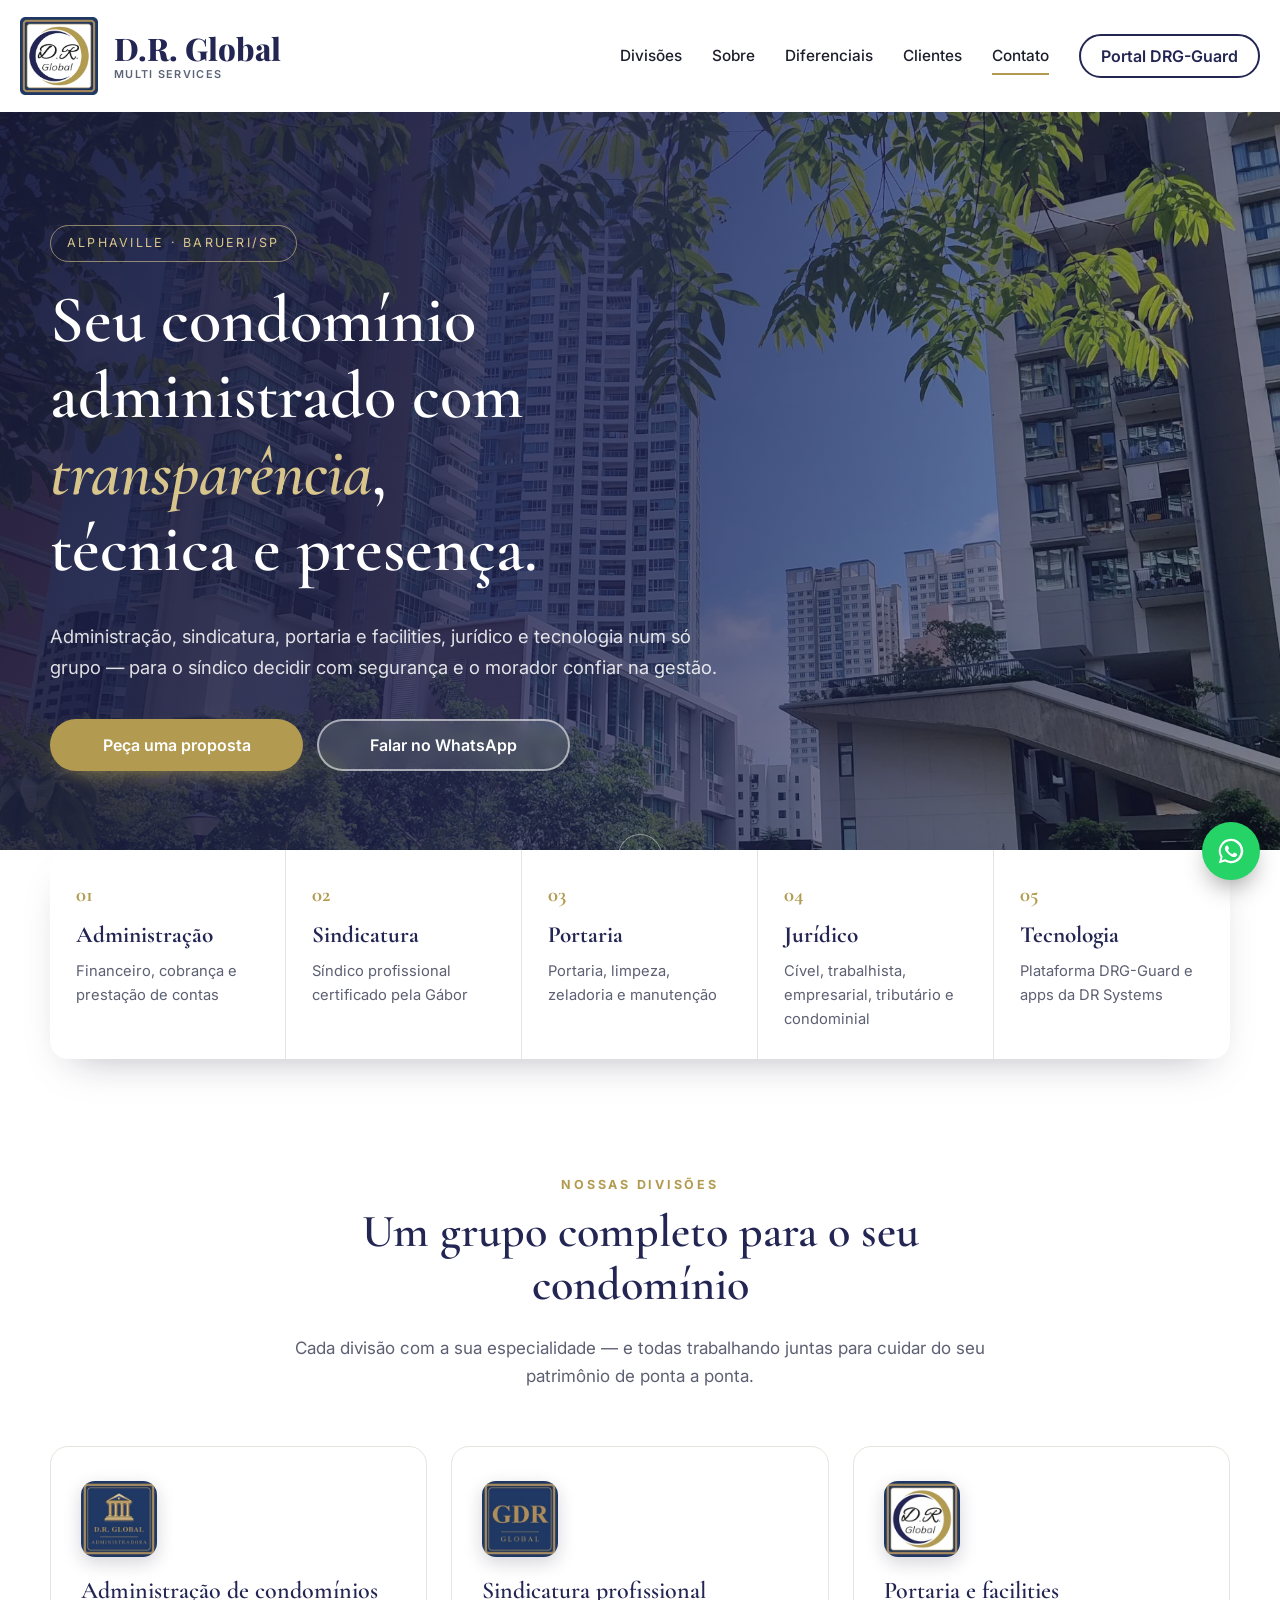
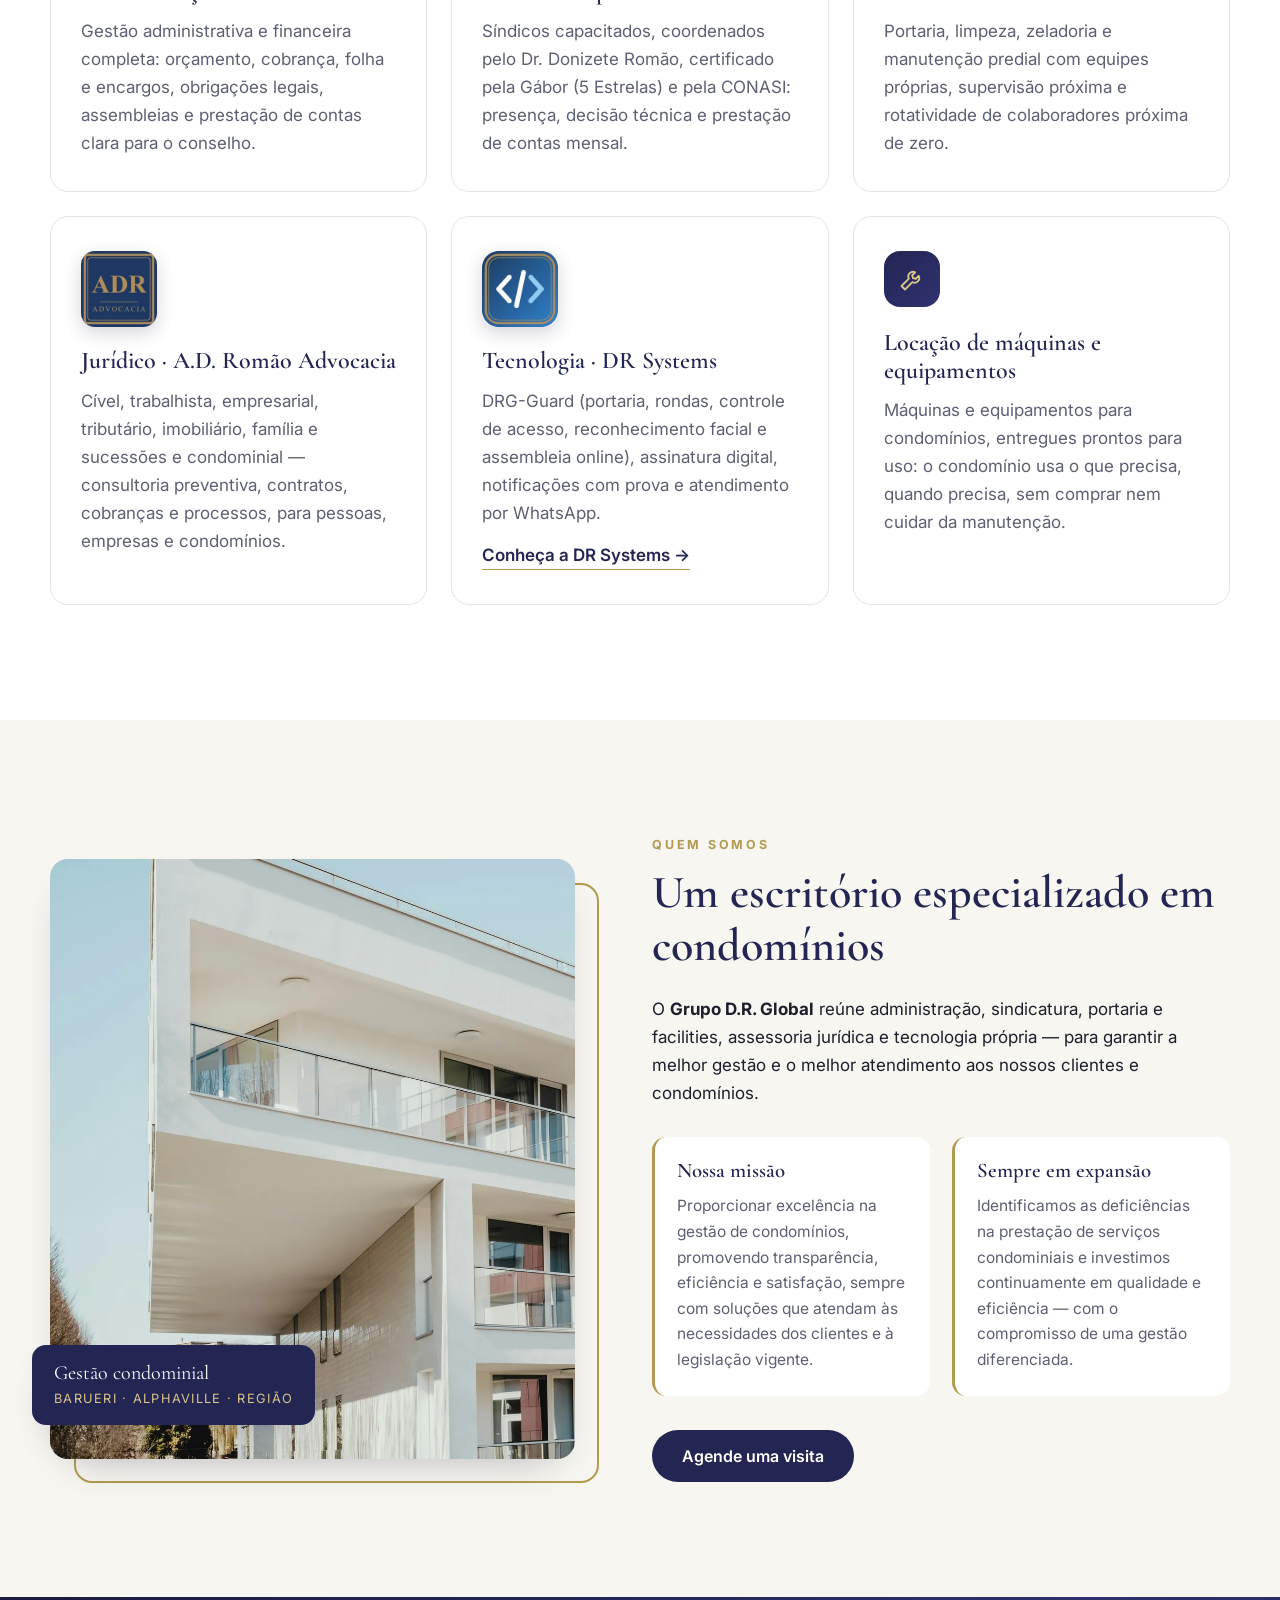
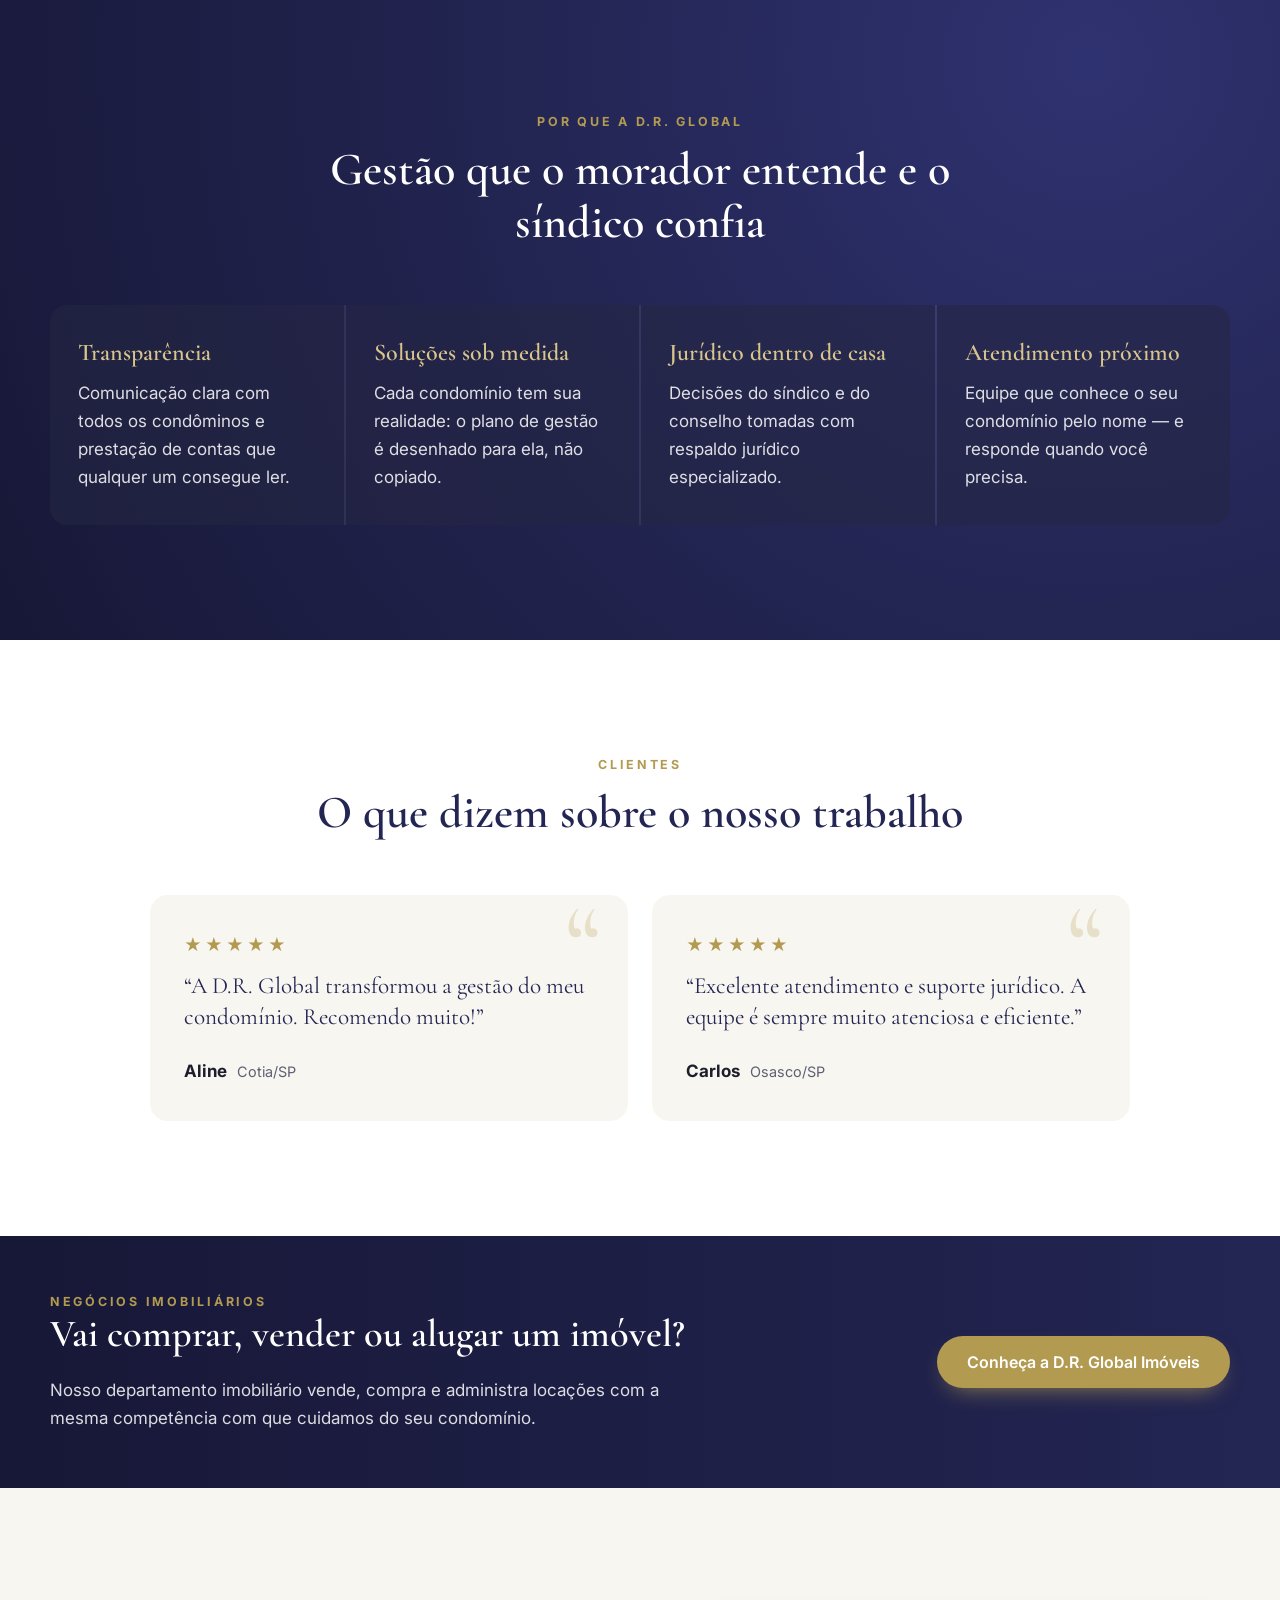
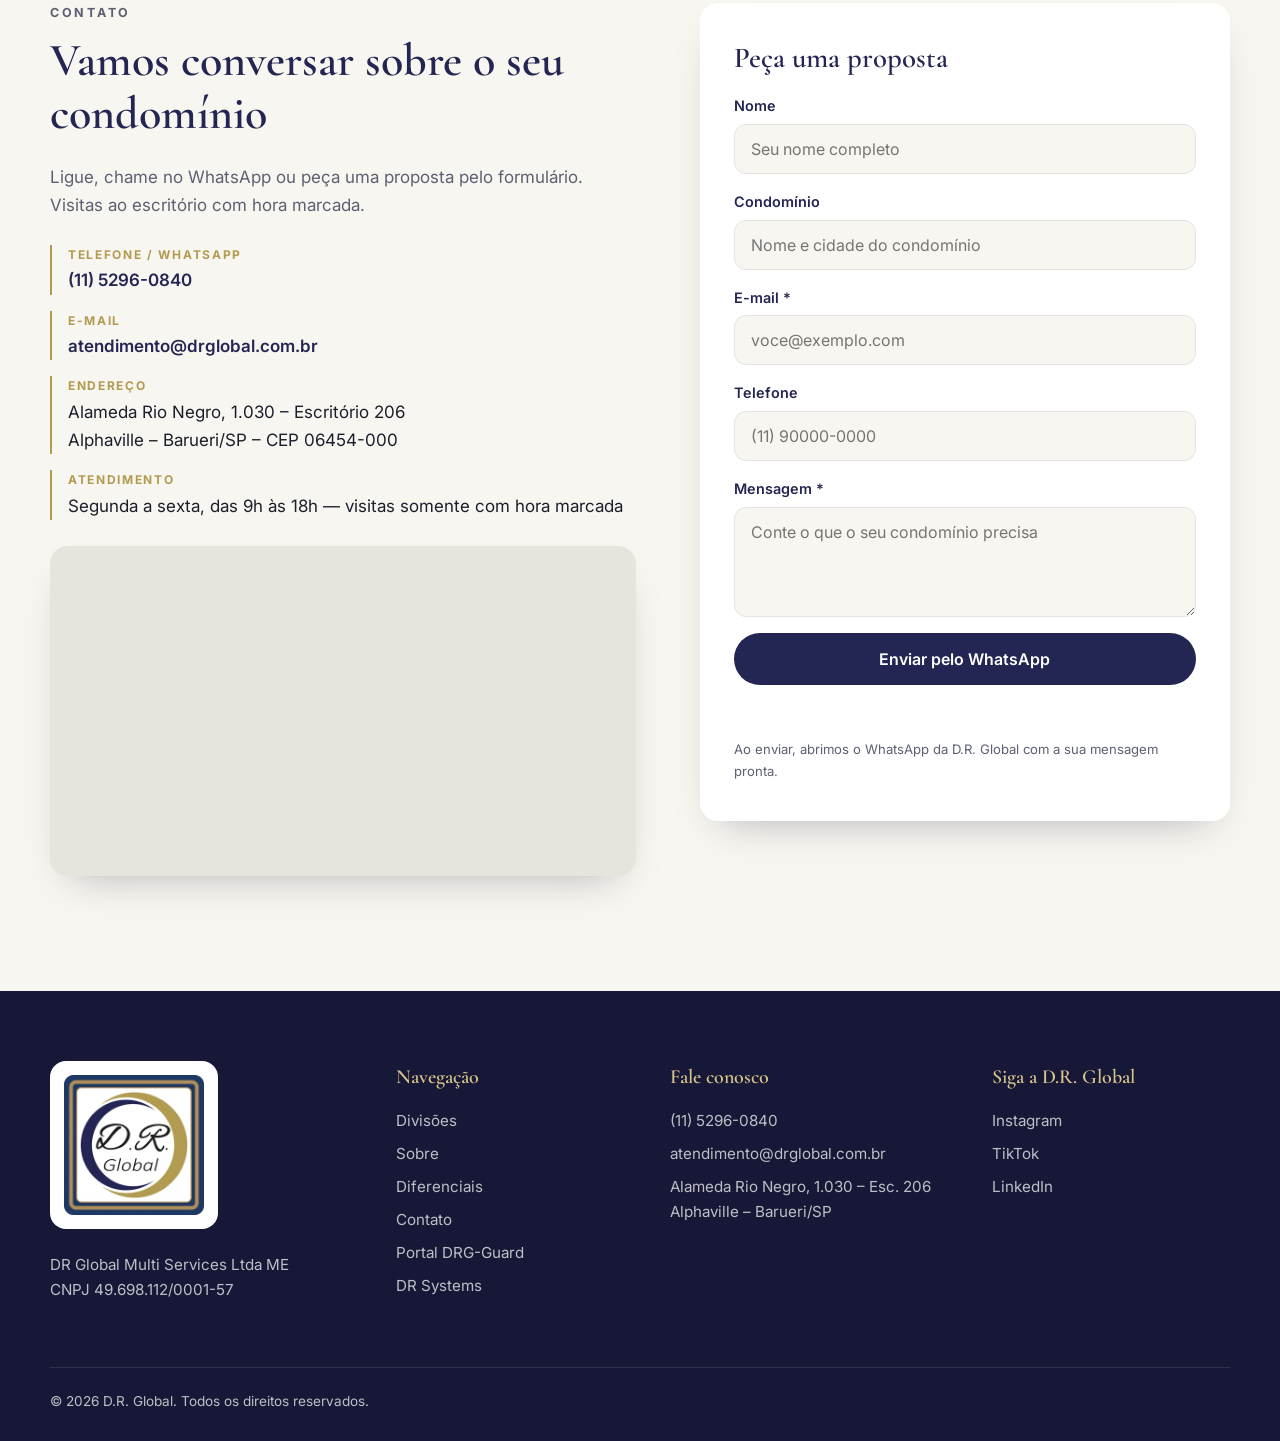
==== commit e7f3e49c: "site: identidade das divisões (logo anéis no quadrado, 5 divisões com emblemas, DR Systems, jurídico" ====
--- a/index.html
+++ b/index.html
@@ -4,11 +4,11 @@
 <meta charset="utf-8">
 <meta name="viewport" content="width=device-width, initial-scale=1">
 <title>D.R. Global — Gestão de Condomínios em Alphaville, Barueri/SP</title>
-<meta name="description" content="Administração condominial, sindicatura profissional e jurídico condominial em Alphaville, Barueri/SP. Gestão transparente, eficiente e próxima do seu condomínio.">
+<meta name="description" content="Grupo D.R. Global: administração de condomínios, sindicatura profissional, portaria e facilities, assessoria jurídica e tecnologia DR Systems. Alphaville, Barueri/SP.">
 <link rel="canonical" href="https://drglobal.com.br/">
 <meta property="og:type" content="website">
 <meta property="og:title" content="D.R. Global — Gestão de Condomínios">
-<meta property="og:description" content="Administração condominial, sindicatura profissional e jurídico condominial. Alphaville, Barueri/SP.">
+<meta property="og:description" content="Administração de condomínios, sindicatura, portaria e facilities, jurídico e tecnologia. Alphaville, Barueri/SP.">
 <meta property="og:url" content="https://drglobal.com.br/">
 <meta property="og:image" content="https://drglobal.com.br/img/og-capa.jpg">
 <meta name="theme-color" content="#232553">
@@ -18,9 +18,9 @@
 <link rel="preconnect" href="https://fonts.gstatic.com" crossorigin>
 <link href="https://fonts.googleapis.com/css2?family=Cormorant+Garamond:wght@500;600;700&family=Playfair+Display:wght@800&family=Inter:wght@400;500;600;700&display=swap" rel="stylesheet">
 <link rel="preload" as="image" href="img/fotos/hero-condominio.webp">
-<link rel="stylesheet" href="styles.css?v=3">
+<link rel="stylesheet" href="styles.css?v=4">
 <script type="application/ld+json">
-{"@context":"https://schema.org","@type":"LocalBusiness","name":"D.R. Global Gestão de Condomínios","url":"https://drglobal.com.br/","logo":"https://drglobal.com.br/img/logo-completo.webp","image":"https://drglobal.com.br/img/og-capa.jpg","telephone":"+55-11-5296-0840","email":"atendimento@drglobal.com.br","address":{"@type":"PostalAddress","streetAddress":"Alameda Rio Negro, 1.030 – Escritório 206","addressLocality":"Barueri","addressRegion":"SP","postalCode":"06454-000","addressCountry":"BR"},"openingHours":"Mo-Fr 09:00-18:00","sameAs":["https://www.instagram.com/drglobal_condominios","https://www.tiktok.com/@donizete_romao","http://linkedin.com/in/donizete-rom%C3%A3o-76929282"]}
+{"@context":"https://schema.org","@type":"LocalBusiness","name":"D.R. Global Multi Services","legalName":"DR Global Multi Services Ltda ME","taxID":"49.698.112/0001-57","url":"https://drglobal.com.br/","logo":"https://drglobal.com.br/img/logo-completo.webp","image":"https://drglobal.com.br/img/og-capa.jpg","telephone":"+55-11-5296-0840","email":"atendimento@drglobal.com.br","address":{"@type":"PostalAddress","streetAddress":"Alameda Rio Negro, 1.030 – Escritório 206","addressLocality":"Barueri","addressRegion":"SP","postalCode":"06454-000","addressCountry":"BR"},"openingHours":"Mo-Fr 09:00-18:00","sameAs":["https://www.instagram.com/drglobal_condominios","https://www.tiktok.com/@donizete_romao","http://linkedin.com/in/donizete-rom%C3%A3o-76929282"]}
 </script>
 </head>
 <body>
@@ -29,11 +29,11 @@
 <header class="topo" id="topo">
   <div class="topo__barra">
     <a href="#inicio" class="topo__marca" aria-label="D.R. Global — início">
-      <img src="img/logo-marca.webp" width="78" height="78" alt="D.R. Global">
-      <span class="topo__nome"><strong>D.R. Global</strong><small>Multiservices</small></span>
+      <img src="img/logo-marca.webp" srcset="img/logo-marca.webp 1x, img/logo-marca-2x.webp 2x" width="78" height="78" alt="D.R. Global">
+      <span class="topo__nome"><strong>D.R. Global</strong><small>Multi Services</small></span>
     </a>
     <nav class="topo__menu" id="menu" aria-label="Menu principal">
-      <a href="#servicos">Serviços</a>
+      <a href="#servicos">Divisões</a>
       <a href="#sobre">Sobre</a>
       <a href="#diferenciais">Diferenciais</a>
       <a href="#depoimentos">Clientes</a>
@@ -51,7 +51,7 @@
   <div class="hero__conteudo container">
     <p class="selo">Alphaville · Barueri/SP</p>
     <h1>Seu condomínio administrado com <em>transparência</em>, técnica e presença.</h1>
-    <p class="hero__sub">Administração condominial, sindicatura profissional e jurídico condominial num só escritório — para o síndico decidir com segurança e o morador confiar na gestão.</p>
+    <p class="hero__sub">Administração, sindicatura, portaria e facilities, jurídico e tecnologia num só grupo — para o síndico decidir com segurança e o morador confiar na gestão.</p>
     <div class="botoes">
       <a href="#contato" class="btn btn--ouro">Peça uma proposta</a>
       <a href="https://wa.me/551152960840?text=Ol%C3%A1!%20Vim%20pelo%20site%20e%20gostaria%20de%20falar%20sobre%20o%20meu%20condom%C3%ADnio." class="btn btn--vidro" target="_blank" rel="noopener">Falar no WhatsApp</a>
@@ -65,8 +65,9 @@
   <div class="container pilares__grade">
     <div><span>01</span><strong>Administração</strong><small>Financeiro, cobrança e prestação de contas</small></div>
     <div><span>02</span><strong>Sindicatura</strong><small>Síndico profissional certificado pela Gábor</small></div>
-    <div><span>03</span><strong>Jurídico</strong><small>Assessoria a síndicos e corpo diretivo</small></div>
-    <div><span>04</span><strong>Operação</strong><small>Portaria, limpeza, zeladoria e manutenção</small></div>
+    <div><span>03</span><strong>Portaria</strong><small>Portaria, limpeza, zeladoria e manutenção</small></div>
+    <div><span>04</span><strong>Jurídico</strong><small>Cível, trabalhista, empresarial, tributário e condominial</small></div>
+    <div><span>05</span><strong>Tecnologia</strong><small>Plataforma DRG-Guard e apps da DR Systems</small></div>
   </div>
 </section>
 
@@ -74,32 +75,38 @@
 <section class="secao" id="servicos">
   <div class="container">
     <header class="secao__titulo">
-      <p class="sobretitulo">O que fazemos</p>
-      <h2>Soluções completas para o dia a dia do condomínio</h2>
-      <p>Da contabilidade à manutenção predial: um time especializado cuidando do seu patrimônio de ponta a ponta.</p>
+      <p class="sobretitulo">Nossas divisões</p>
+      <h2>Um grupo completo para o seu condomínio</h2>
+      <p>Cada divisão com a sua especialidade — e todas trabalhando juntas para cuidar do seu patrimônio de ponta a ponta.</p>
     </header>
     <div class="cards">
       <article class="card">
-        <div class="card__icone" aria-hidden="true"><svg viewBox="0 0 24 24"><path d="M3 21h18M5 21V7l7-4 7 4v14M9 9h1m4 0h1M9 13h1m4 0h1M9 17h1m4 0h1"/></svg></div>
-        <h3>Administração condominial</h3>
-        <p>Gestão administrativa e financeira completa: orçamento, cobrança, folha, obrigações legais e prestação de contas clara para o conselho.</p>
-      </article>
-      <article class="card">
-        <div class="card__icone" aria-hidden="true"><svg viewBox="0 0 24 24"><path d="M12 3l7 3v5c0 5-3.5 8.5-7 10-3.5-1.5-7-5-7-10V6l7-3z"/><path d="M9 12l2 2 4-4"/></svg></div>
+        <img class="card__marca" src="img/divisoes/administradora.webp" width="76" height="76" loading="lazy" alt="Logo D.R. Global Administradora">
+        <h3>Administração de condomínios</h3>
+        <p>Gestão administrativa e financeira completa: orçamento, cobrança, folha e encargos, obrigações legais, assembleias e prestação de contas clara para o conselho.</p>
+      </article>
+      <article class="card">
+        <img class="card__marca" src="img/divisoes/sindicatura.webp" width="76" height="76" loading="lazy" alt="Logo GDR Global — Sindicatura">
         <h3>Sindicatura profissional</h3>
-        <p>Atuação interna e operacional personalizada, com síndico certificado pela Gábor — presença, decisão técnica e representação do condomínio.</p>
-      </article>
-      <article class="card">
-        <div class="card__icone" aria-hidden="true"><svg viewBox="0 0 24 24"><path d="M12 3v18M5 7h14M7 7l-3 7a3 3 0 006 0L7 7zm10 0l-3 7a3 3 0 006 0l-3-7zM8 21h8"/></svg></div>
-        <h3>Jurídico condominial</h3>
-        <p>Consultoria e assessoria jurídica para condomínios, síndicos e corpo diretivo: convenção, assembleias, cobranças e conformidade legal.</p>
-      </article>
-      <article class="card">
-        <div class="card__icone" aria-hidden="true"><svg viewBox="0 0 24 24"><circle cx="9" cy="7" r="3"/><circle cx="17" cy="9" r="2.5"/><path d="M3 20c0-3.3 2.7-6 6-6s6 2.7 6 6M15 20c0-2.2 1.3-4 3-4.6"/></svg></div>
-        <h3>Terceirização</h3>
-        <p>Portaria, limpeza, zeladoria e manutenção com equipes treinadas e supervisão próxima.</p>
-      </article>
-      <article class="card card--largo">
+        <p>Síndicos capacitados, coordenados pelo Dr. Donizete Romão, certificado pela Gábor (5 Estrelas) e pela CONASI: presença, decisão técnica e prestação de contas mensal.</p>
+      </article>
+      <article class="card">
+        <img class="card__marca" src="img/divisoes/portaria.webp" width="76" height="76" loading="lazy" alt="Logo D.R. Global — Portaria e Facilities">
+        <h3>Portaria e facilities</h3>
+        <p>Portaria, limpeza, zeladoria e manutenção predial com equipes próprias, supervisão próxima e rotatividade de colaboradores próxima de zero.</p>
+      </article>
+      <article class="card">
+        <img class="card__marca" src="img/divisoes/juridico.webp" width="76" height="76" loading="lazy" alt="Logo ADR Advocacia">
+        <h3>Jurídico · A.D. Romão Advocacia</h3>
+        <p>Cível, trabalhista, empresarial, tributário, imobiliário, família e sucessões e condominial — consultoria preventiva, contratos, cobranças e processos, para pessoas, empresas e condomínios.</p>
+      </article>
+      <article class="card">
+        <img class="card__marca" src="img/divisoes/drsystems.webp" width="76" height="76" loading="lazy" alt="Logo DR Systems">
+        <h3>Tecnologia · DR Systems</h3>
+        <p>DRG-Guard (portaria, rondas, controle de acesso, reconhecimento facial e assembleia online), assinatura digital, notificações com prova e atendimento por WhatsApp.</p>
+        <a class="card__link" href="https://drsystems.dev.br" target="_blank" rel="noopener">Conheça a DR Systems →</a>
+      </article>
+      <article class="card">
         <div class="card__icone" aria-hidden="true"><svg viewBox="0 0 24 24"><path d="M14.7 6.3a4 4 0 00-5.4 5.4L3 18l3 3 6.3-6.3a4 4 0 005.4-5.4l-2.5 2.5-2.4-.6-.6-2.4 2.5-2.5z"/></svg></div>
         <h3>Locação de máquinas e equipamentos</h3>
         <p>Máquinas e equipamentos para condomínios, entregues prontos para uso: o condomínio usa o que precisa, quando precisa, sem comprar nem cuidar da manutenção.</p>
@@ -118,7 +125,7 @@
     <div class="dupla__texto">
       <p class="sobretitulo">Quem somos</p>
       <h2>Um escritório especializado em condomínios</h2>
-      <p>A <strong>D.R. Global</strong> reúne, sob o mesmo teto, apoio administrativo e financeiro, sindicatura e consultoria jurídica — para garantir a melhor gestão e o melhor atendimento aos nossos clientes e condomínios.</p>
+      <p>O <strong>Grupo D.R. Global</strong> reúne administração, sindicatura, portaria e facilities, assessoria jurídica e tecnologia própria — para garantir a melhor gestão e o melhor atendimento aos nossos clientes e condomínios.</p>
       <div class="missao">
         <div>
           <h3>Nossa missão</h3>
@@ -221,13 +228,14 @@
 <footer class="rodape">
   <div class="container rodape__grade">
     <div class="rodape__marca">
-      <div class="rodape__logo"><img src="img/logo-completo.webp" width="140" height="139" loading="lazy" alt="D.R. Global — Gestão de Condomínios"></div>
-      <p>D.R. Global Gestão de Condomínios e BPO<br>CNPJ 49.698.112/0001-57</p>
+      <div class="rodape__logo"><img src="img/logo-completo.webp" width="140" height="140" loading="lazy" alt="D.R. Global"></div>
+      <p>DR Global Multi Services Ltda ME<br>CNPJ 49.698.112/0001-57</p>
     </div>
     <div>
       <h4>Navegação</h4>
-      <a href="#servicos">Serviços</a><a href="#sobre">Sobre</a><a href="#diferenciais">Diferenciais</a><a href="#contato">Contato</a>
+      <a href="#servicos">Divisões</a><a href="#sobre">Sobre</a><a href="#diferenciais">Diferenciais</a><a href="#contato">Contato</a>
       <a href="https://app.drsystems.dev.br/" target="_blank" rel="noopener">Portal DRG-Guard</a>
+      <a href="https://drsystems.dev.br" target="_blank" rel="noopener">DR Systems</a>
     </div>
     <div>
       <h4>Fale conosco</h4>
--- a/styles.css
+++ b/styles.css
@@ -81,7 +81,7 @@
 
 /* ---------- pilares ---------- */
 .pilares { background: var(--branco); position: relative; z-index: 2; margin-top: -54px; }
-.pilares__grade { display: grid; grid-template-columns: repeat(auto-fit, minmax(220px, 1fr)); background: var(--branco); border-radius: var(--raio); box-shadow: var(--sombra); overflow: hidden; }
+.pilares__grade { display: grid; grid-template-columns: repeat(auto-fit, minmax(190px, 1fr)); background: var(--branco); border-radius: var(--raio); box-shadow: var(--sombra); overflow: hidden; }
 .pilares__grade > div { padding: 28px 26px; border-right: 1px solid var(--linha); display: flex; flex-direction: column; gap: 4px; }
 .pilares__grade > div:last-child { border-right: 0; }
 .pilares span { font-family: var(--serif); color: var(--ouro); font-size: 1.3rem; font-weight: 700; }
@@ -98,6 +98,9 @@
 
 .cards { display: grid; grid-template-columns: repeat(auto-fit, minmax(300px, 1fr)); gap: 24px; }
 @media (min-width: 1000px) { .card--largo { grid-column: span 2; } } /* 5 cards em 3 colunas: o último fecha a linha */
+.card__marca { width: 76px; height: 76px; display: block; margin-bottom: 20px; border-radius: 14px; box-shadow: 0 6px 18px rgba(20,24,60,.18); }
+.card__link { display: inline-block; margin-top: 14px; font-weight: 600; color: var(--marinho); text-decoration: none; border-bottom: 1px solid var(--ouro); }
+.card__link:hover { color: var(--ouro); }
 .card { background: var(--branco); border: 1px solid var(--linha); border-radius: var(--raio); padding: 34px 30px; transition: transform .25s, box-shadow .25s, border-color .25s; }
 .card:hover { transform: translateY(-6px); box-shadow: var(--sombra); border-color: transparent; }
 .card p { color: var(--cinza); margin: 0; }
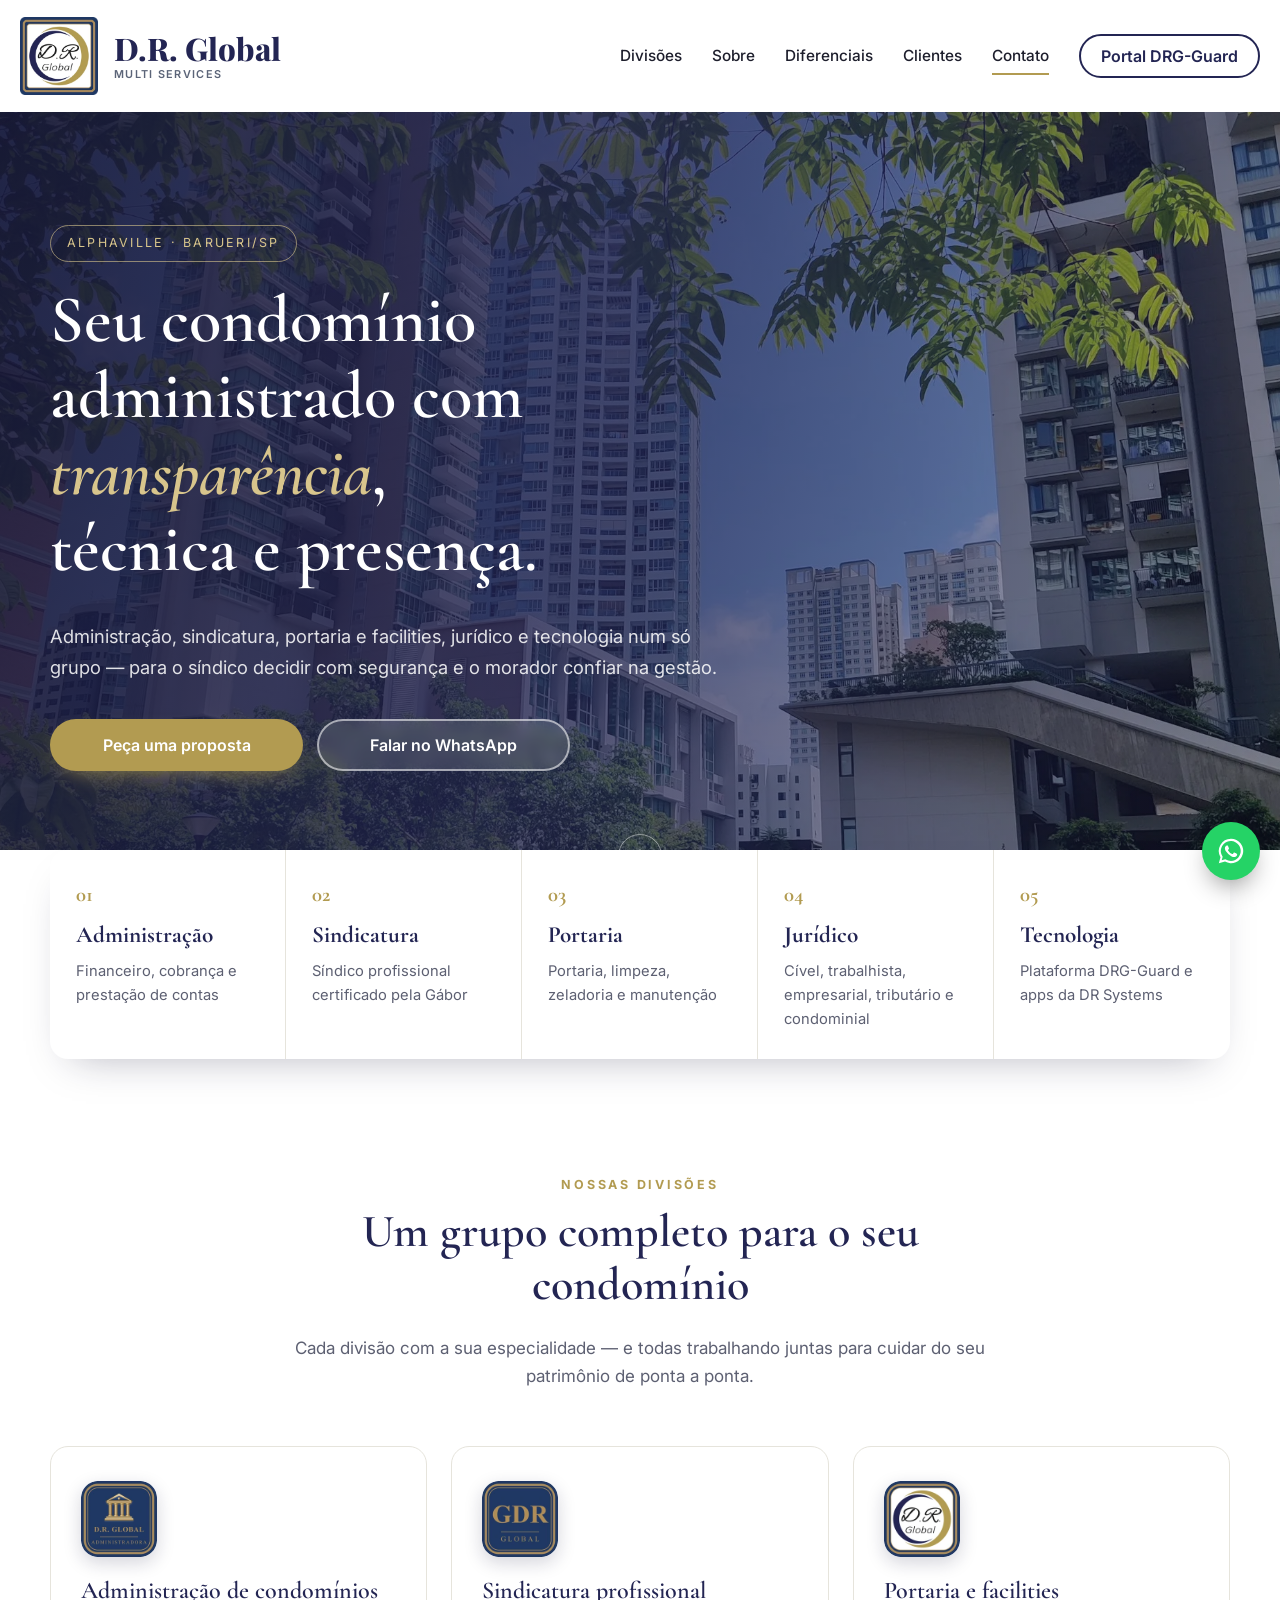
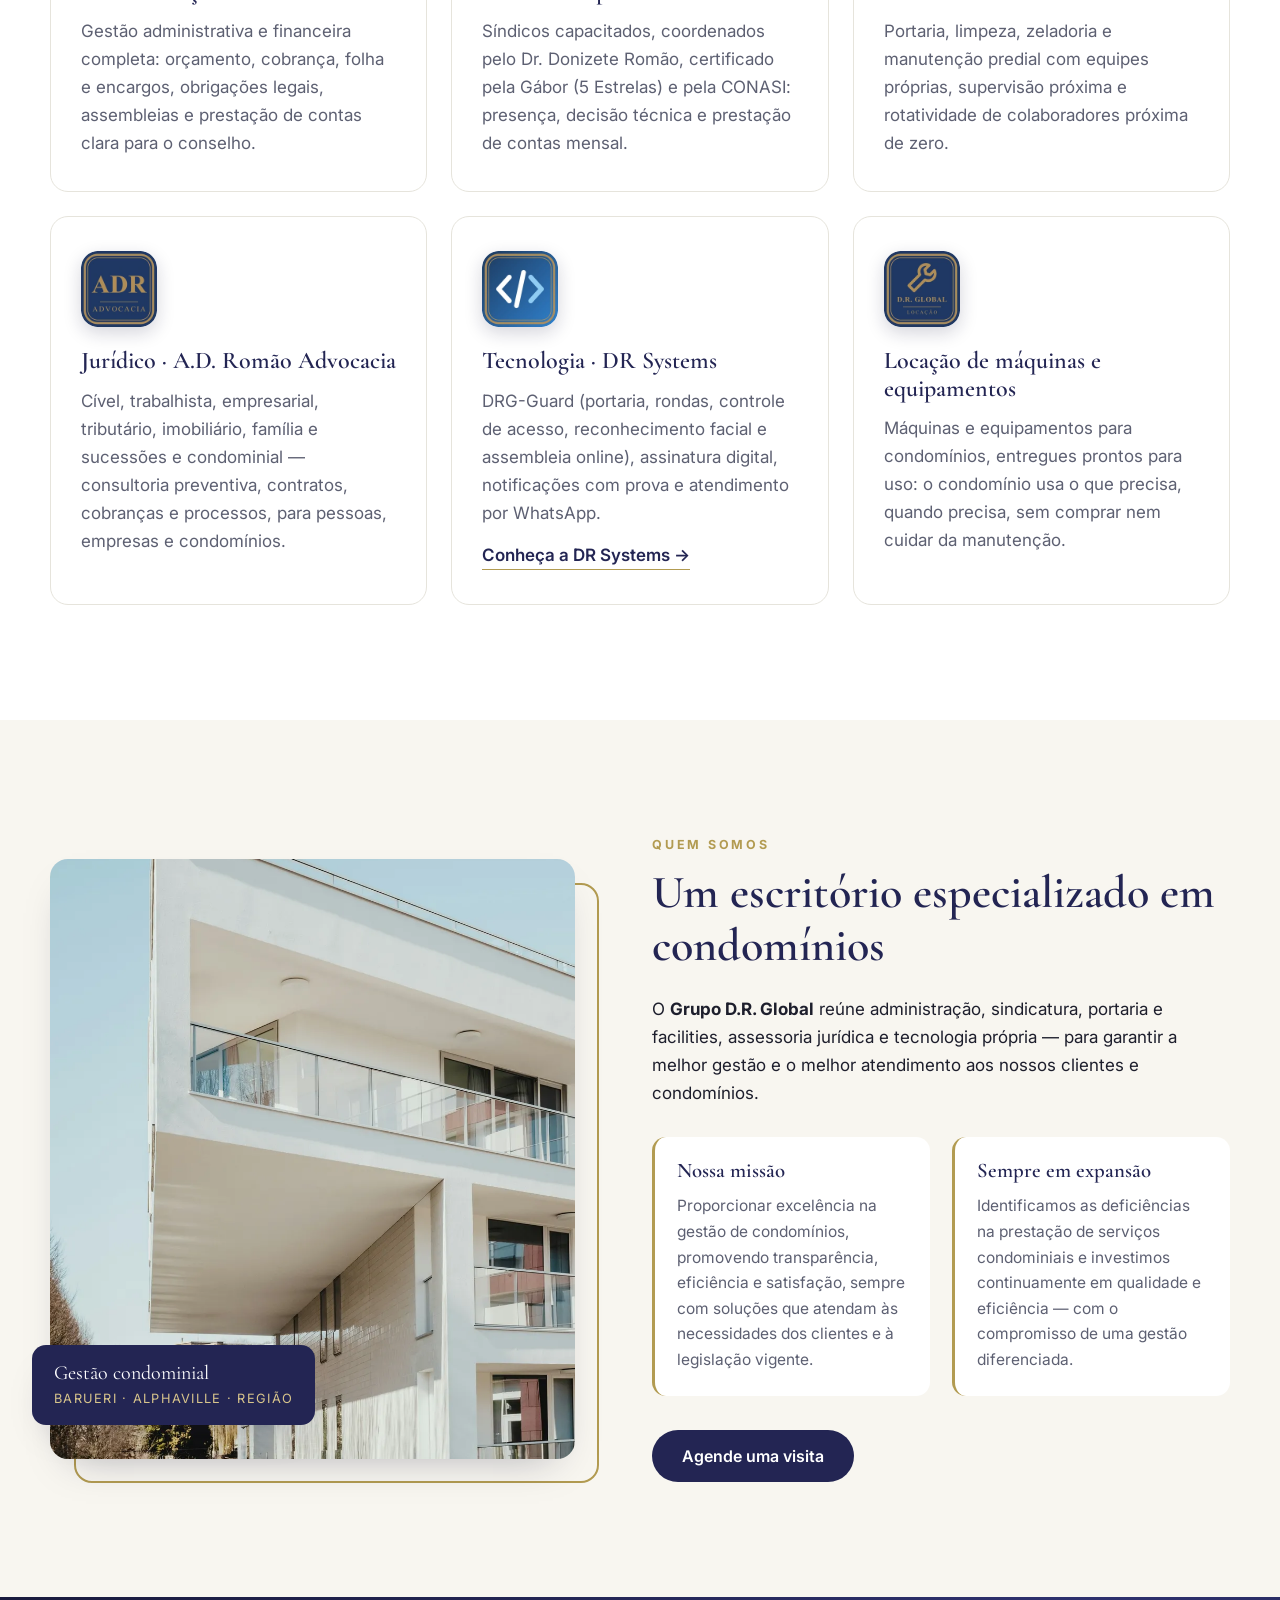
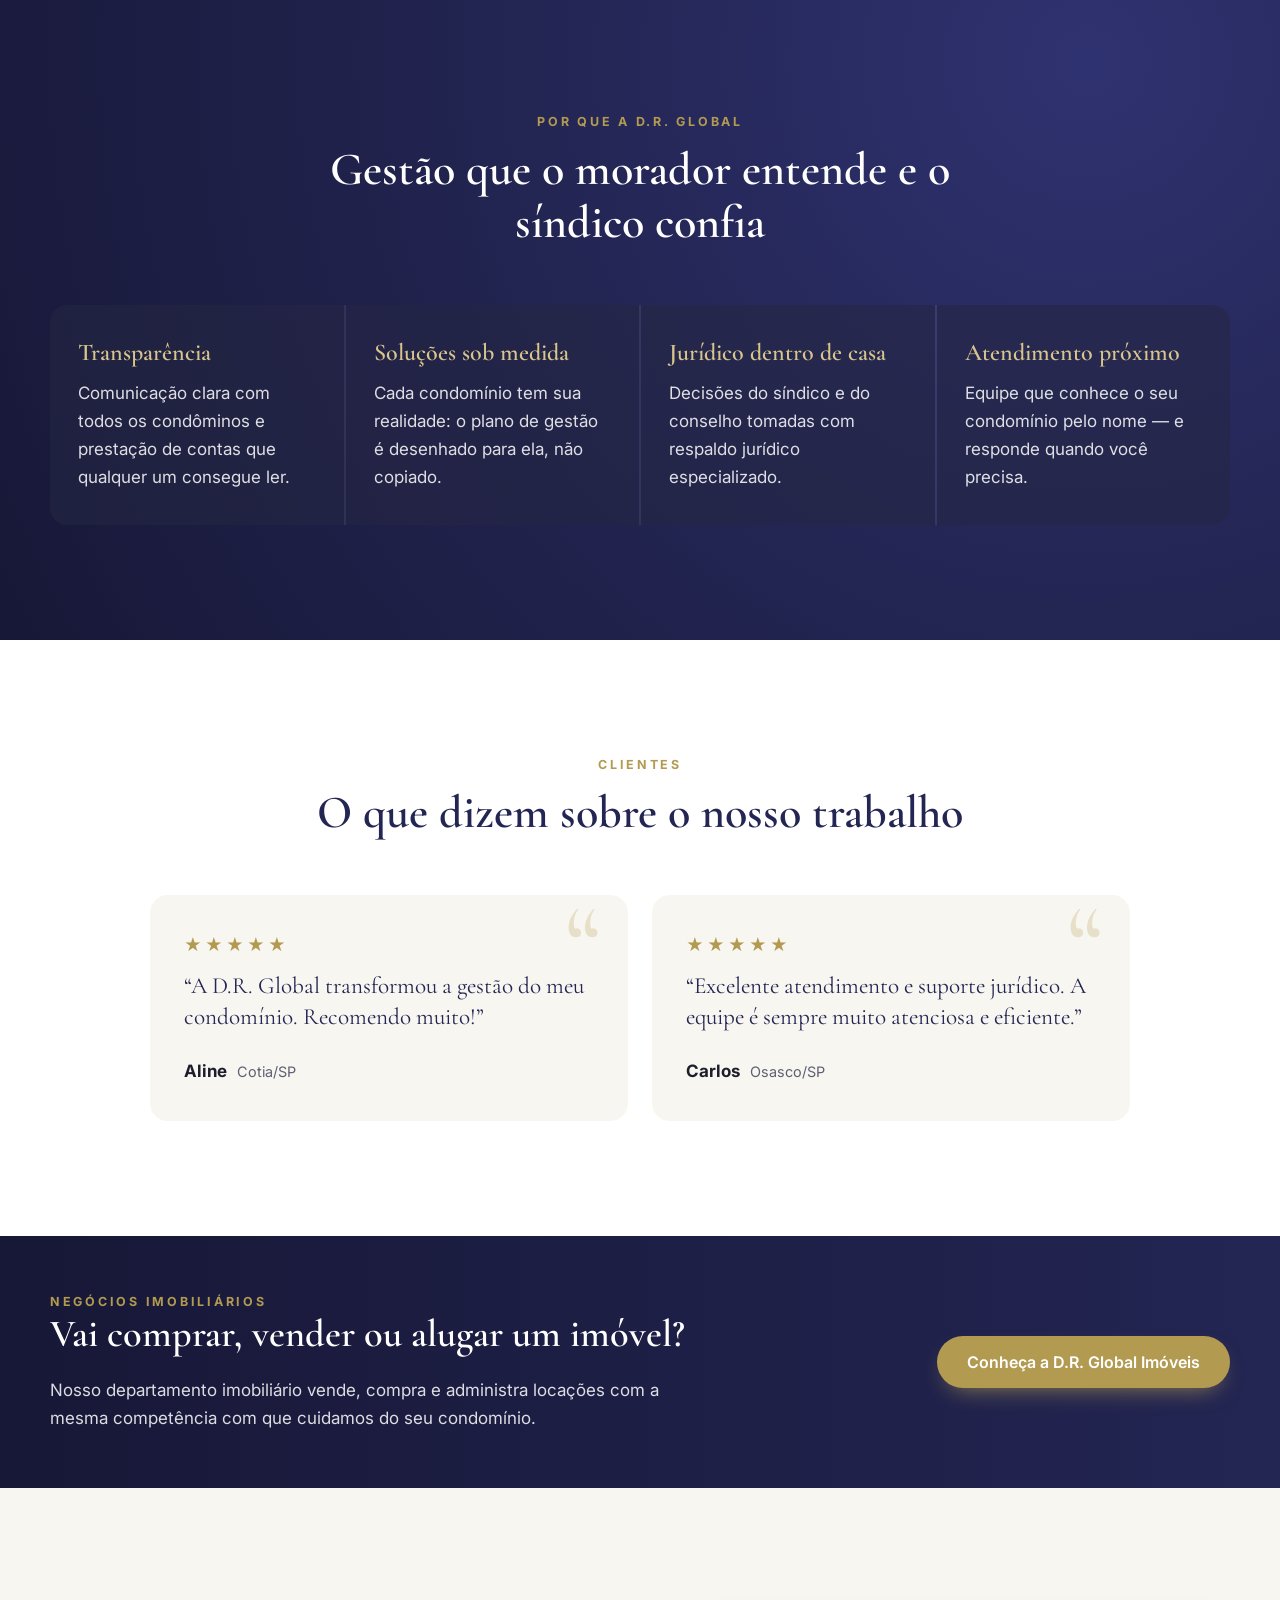
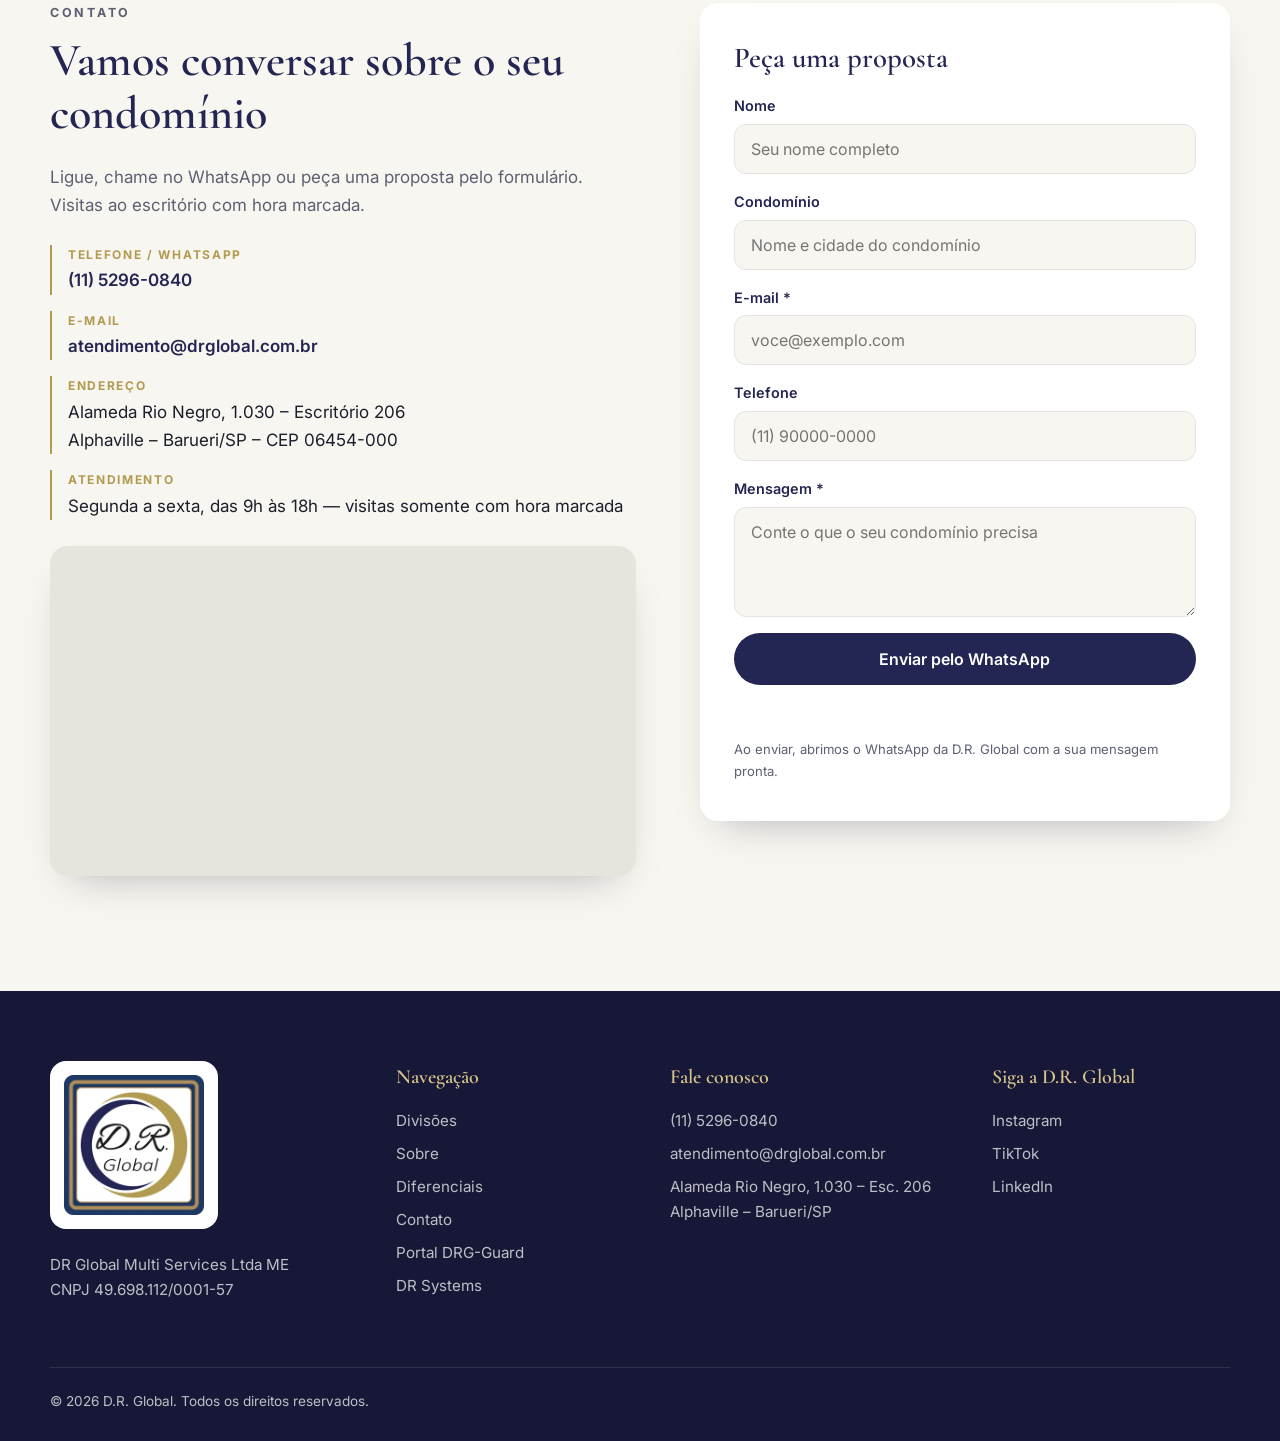
==== commit bb352927: "Divisões: cantos iguais aos da DR Systems + logo da Locação com contorno dourado Pedido do dono (22/" ====
--- a/index.html
+++ b/index.html
@@ -18,7 +18,7 @@
 <link rel="preconnect" href="https://fonts.gstatic.com" crossorigin>
 <link href="https://fonts.googleapis.com/css2?family=Cormorant+Garamond:wght@500;600;700&family=Playfair+Display:wght@800&family=Inter:wght@400;500;600;700&display=swap" rel="stylesheet">
 <link rel="preload" as="image" href="img/fotos/hero-condominio.webp">
-<link rel="stylesheet" href="styles.css?v=4">
+<link rel="stylesheet" href="styles.css?v=5">
 <script type="application/ld+json">
 {"@context":"https://schema.org","@type":"LocalBusiness","name":"D.R. Global Multi Services","legalName":"DR Global Multi Services Ltda ME","taxID":"49.698.112/0001-57","url":"https://drglobal.com.br/","logo":"https://drglobal.com.br/img/logo-completo.webp","image":"https://drglobal.com.br/img/og-capa.jpg","telephone":"+55-11-5296-0840","email":"atendimento@drglobal.com.br","address":{"@type":"PostalAddress","streetAddress":"Alameda Rio Negro, 1.030 – Escritório 206","addressLocality":"Barueri","addressRegion":"SP","postalCode":"06454-000","addressCountry":"BR"},"openingHours":"Mo-Fr 09:00-18:00","sameAs":["https://www.instagram.com/drglobal_condominios","https://www.tiktok.com/@donizete_romao","http://linkedin.com/in/donizete-rom%C3%A3o-76929282"]}
 </script>
@@ -81,33 +81,33 @@
     </header>
     <div class="cards">
       <article class="card">
-        <img class="card__marca" src="img/divisoes/administradora.webp" width="76" height="76" loading="lazy" alt="Logo D.R. Global Administradora">
+        <img class="card__marca" src="img/divisoes/administradora.webp?v=2" width="76" height="76" loading="lazy" alt="Logo D.R. Global Administradora">
         <h3>Administração de condomínios</h3>
         <p>Gestão administrativa e financeira completa: orçamento, cobrança, folha e encargos, obrigações legais, assembleias e prestação de contas clara para o conselho.</p>
       </article>
       <article class="card">
-        <img class="card__marca" src="img/divisoes/sindicatura.webp" width="76" height="76" loading="lazy" alt="Logo GDR Global — Sindicatura">
+        <img class="card__marca" src="img/divisoes/sindicatura.webp?v=2" width="76" height="76" loading="lazy" alt="Logo GDR Global — Sindicatura">
         <h3>Sindicatura profissional</h3>
         <p>Síndicos capacitados, coordenados pelo Dr. Donizete Romão, certificado pela Gábor (5 Estrelas) e pela CONASI: presença, decisão técnica e prestação de contas mensal.</p>
       </article>
       <article class="card">
-        <img class="card__marca" src="img/divisoes/portaria.webp" width="76" height="76" loading="lazy" alt="Logo D.R. Global — Portaria e Facilities">
+        <img class="card__marca" src="img/divisoes/portaria.webp?v=2" width="76" height="76" loading="lazy" alt="Logo D.R. Global — Portaria e Facilities">
         <h3>Portaria e facilities</h3>
         <p>Portaria, limpeza, zeladoria e manutenção predial com equipes próprias, supervisão próxima e rotatividade de colaboradores próxima de zero.</p>
       </article>
       <article class="card">
-        <img class="card__marca" src="img/divisoes/juridico.webp" width="76" height="76" loading="lazy" alt="Logo ADR Advocacia">
+        <img class="card__marca" src="img/divisoes/juridico.webp?v=2" width="76" height="76" loading="lazy" alt="Logo ADR Advocacia">
         <h3>Jurídico · A.D. Romão Advocacia</h3>
         <p>Cível, trabalhista, empresarial, tributário, imobiliário, família e sucessões e condominial — consultoria preventiva, contratos, cobranças e processos, para pessoas, empresas e condomínios.</p>
       </article>
       <article class="card">
-        <img class="card__marca" src="img/divisoes/drsystems.webp" width="76" height="76" loading="lazy" alt="Logo DR Systems">
+        <img class="card__marca" src="img/divisoes/drsystems.webp?v=2" width="76" height="76" loading="lazy" alt="Logo DR Systems">
         <h3>Tecnologia · DR Systems</h3>
         <p>DRG-Guard (portaria, rondas, controle de acesso, reconhecimento facial e assembleia online), assinatura digital, notificações com prova e atendimento por WhatsApp.</p>
         <a class="card__link" href="https://drsystems.dev.br" target="_blank" rel="noopener">Conheça a DR Systems →</a>
       </article>
       <article class="card">
-        <div class="card__icone" aria-hidden="true"><svg viewBox="0 0 24 24"><path d="M14.7 6.3a4 4 0 00-5.4 5.4L3 18l3 3 6.3-6.3a4 4 0 005.4-5.4l-2.5 2.5-2.4-.6-.6-2.4 2.5-2.5z"/></svg></div>
+        <img class="card__marca" src="img/divisoes/locacao.webp?v=2" width="76" height="76" loading="lazy" alt="Logo D.R. Global — Locação">
         <h3>Locação de máquinas e equipamentos</h3>
         <p>Máquinas e equipamentos para condomínios, entregues prontos para uso: o condomínio usa o que precisa, quando precisa, sem comprar nem cuidar da manutenção.</p>
       </article>
--- a/styles.css
+++ b/styles.css
@@ -98,7 +98,7 @@
 
 .cards { display: grid; grid-template-columns: repeat(auto-fit, minmax(300px, 1fr)); gap: 24px; }
 @media (min-width: 1000px) { .card--largo { grid-column: span 2; } } /* 5 cards em 3 colunas: o último fecha a linha */
-.card__marca { width: 76px; height: 76px; display: block; margin-bottom: 20px; border-radius: 14px; box-shadow: 0 6px 18px rgba(20,24,60,.18); }
+.card__marca { width: 76px; height: 76px; display: block; margin-bottom: 20px; border-radius: 22%; box-shadow: 0 6px 18px rgba(20,24,60,.18); }
 .card__link { display: inline-block; margin-top: 14px; font-weight: 600; color: var(--marinho); text-decoration: none; border-bottom: 1px solid var(--ouro); }
 .card__link:hover { color: var(--ouro); }
 .card { background: var(--branco); border: 1px solid var(--linha); border-radius: var(--raio); padding: 34px 30px; transition: transform .25s, box-shadow .25s, border-color .25s; }
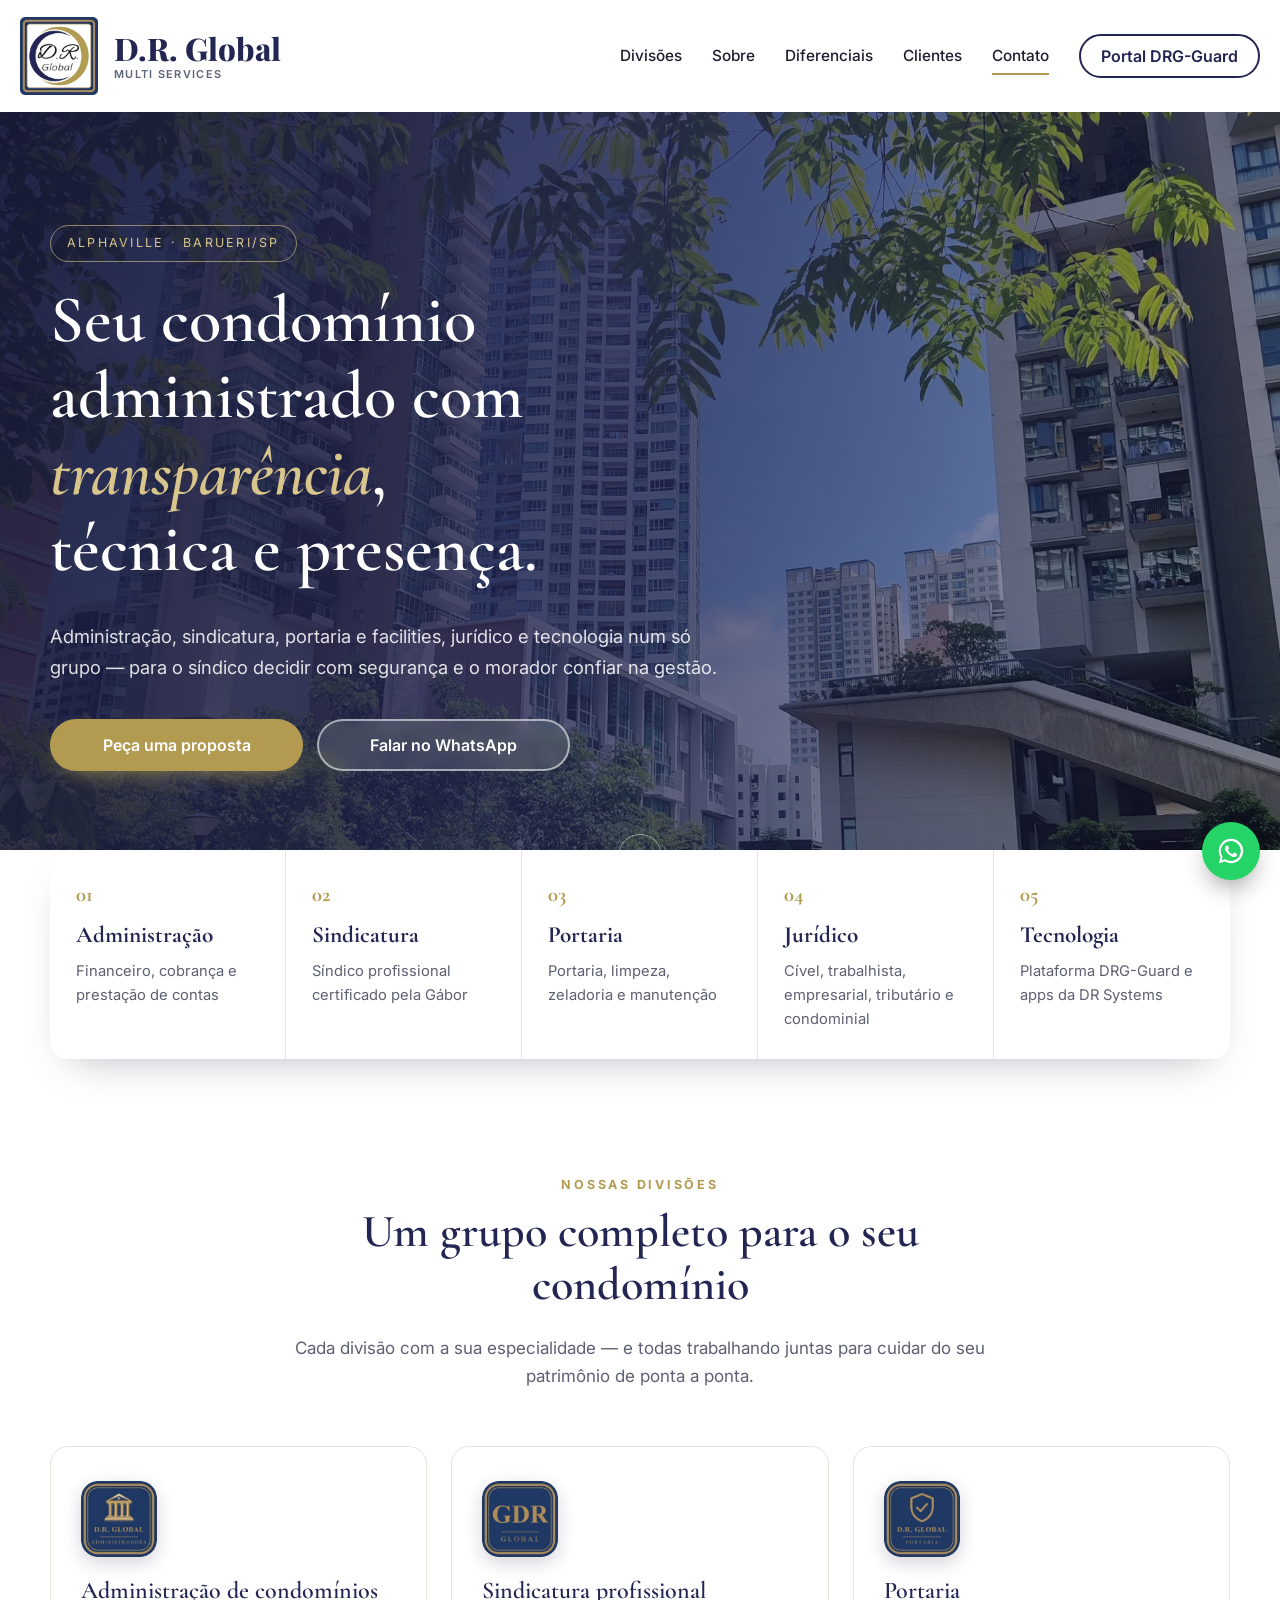
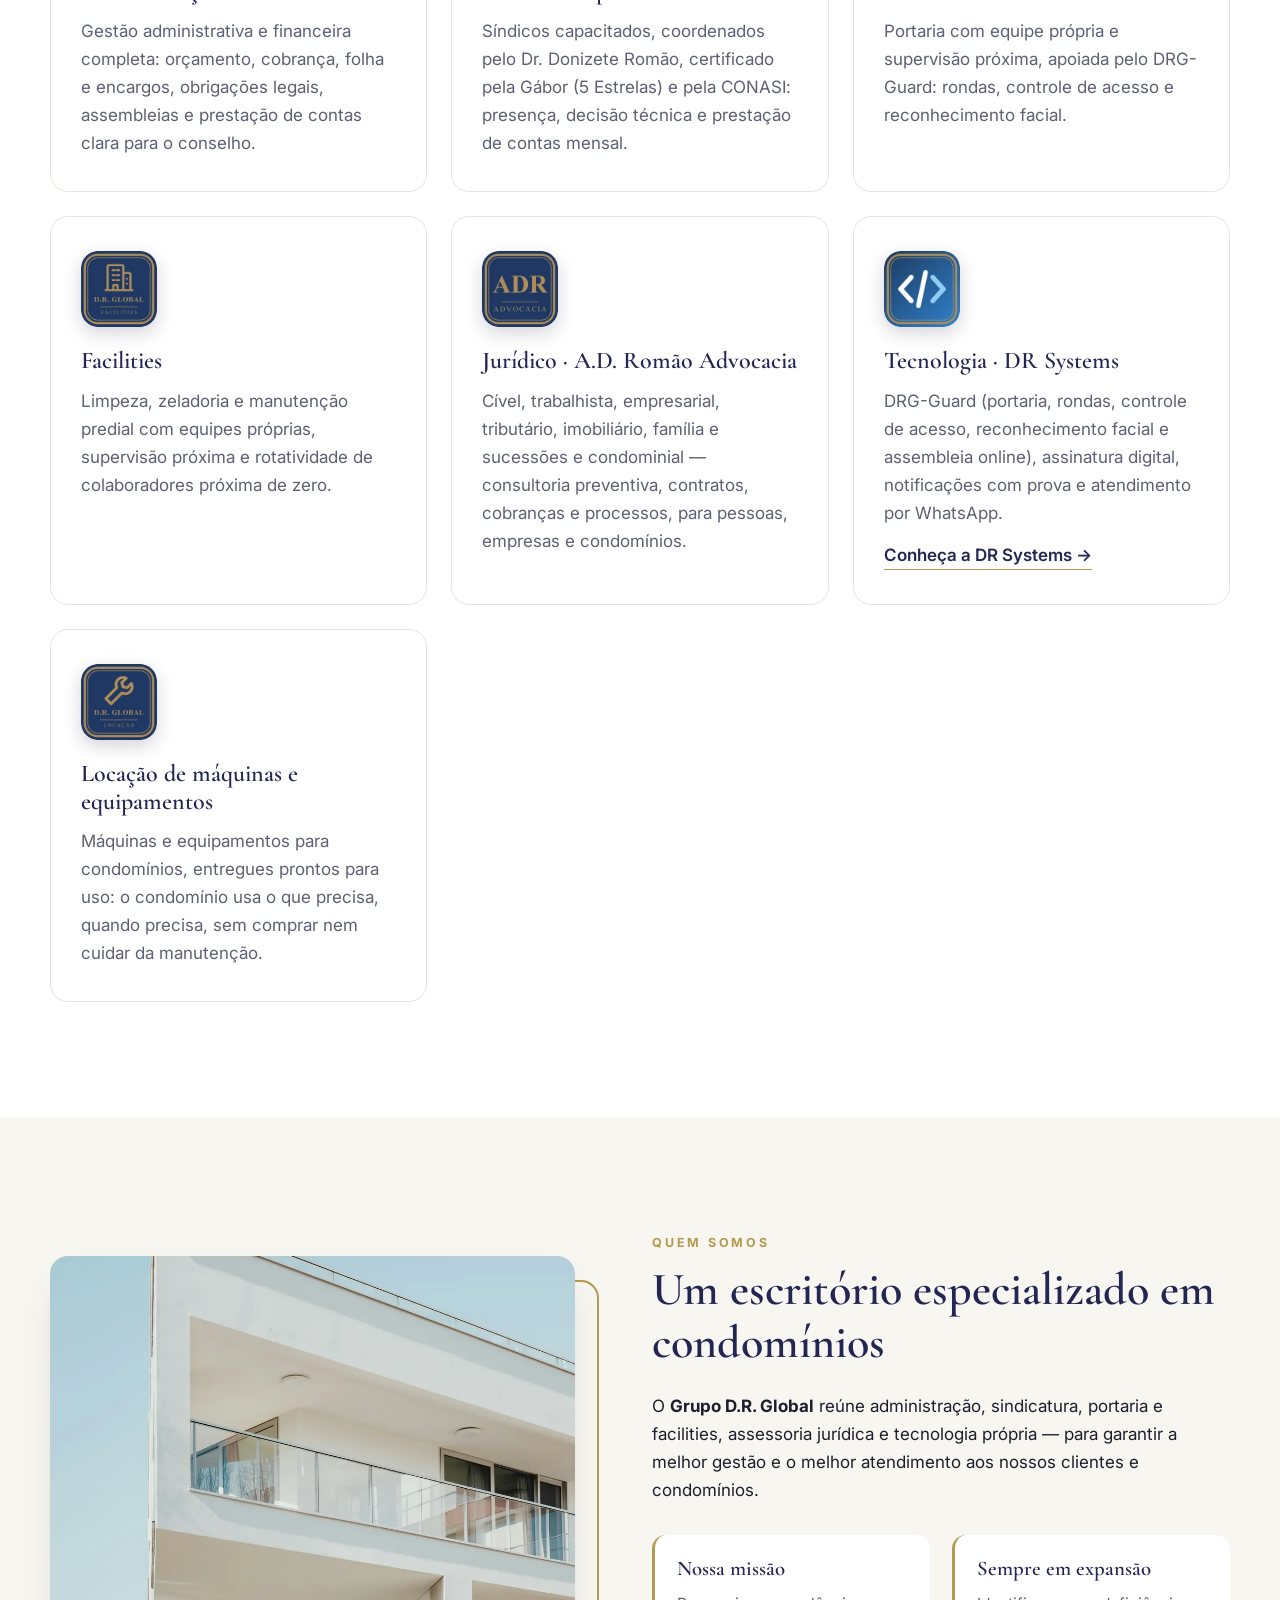
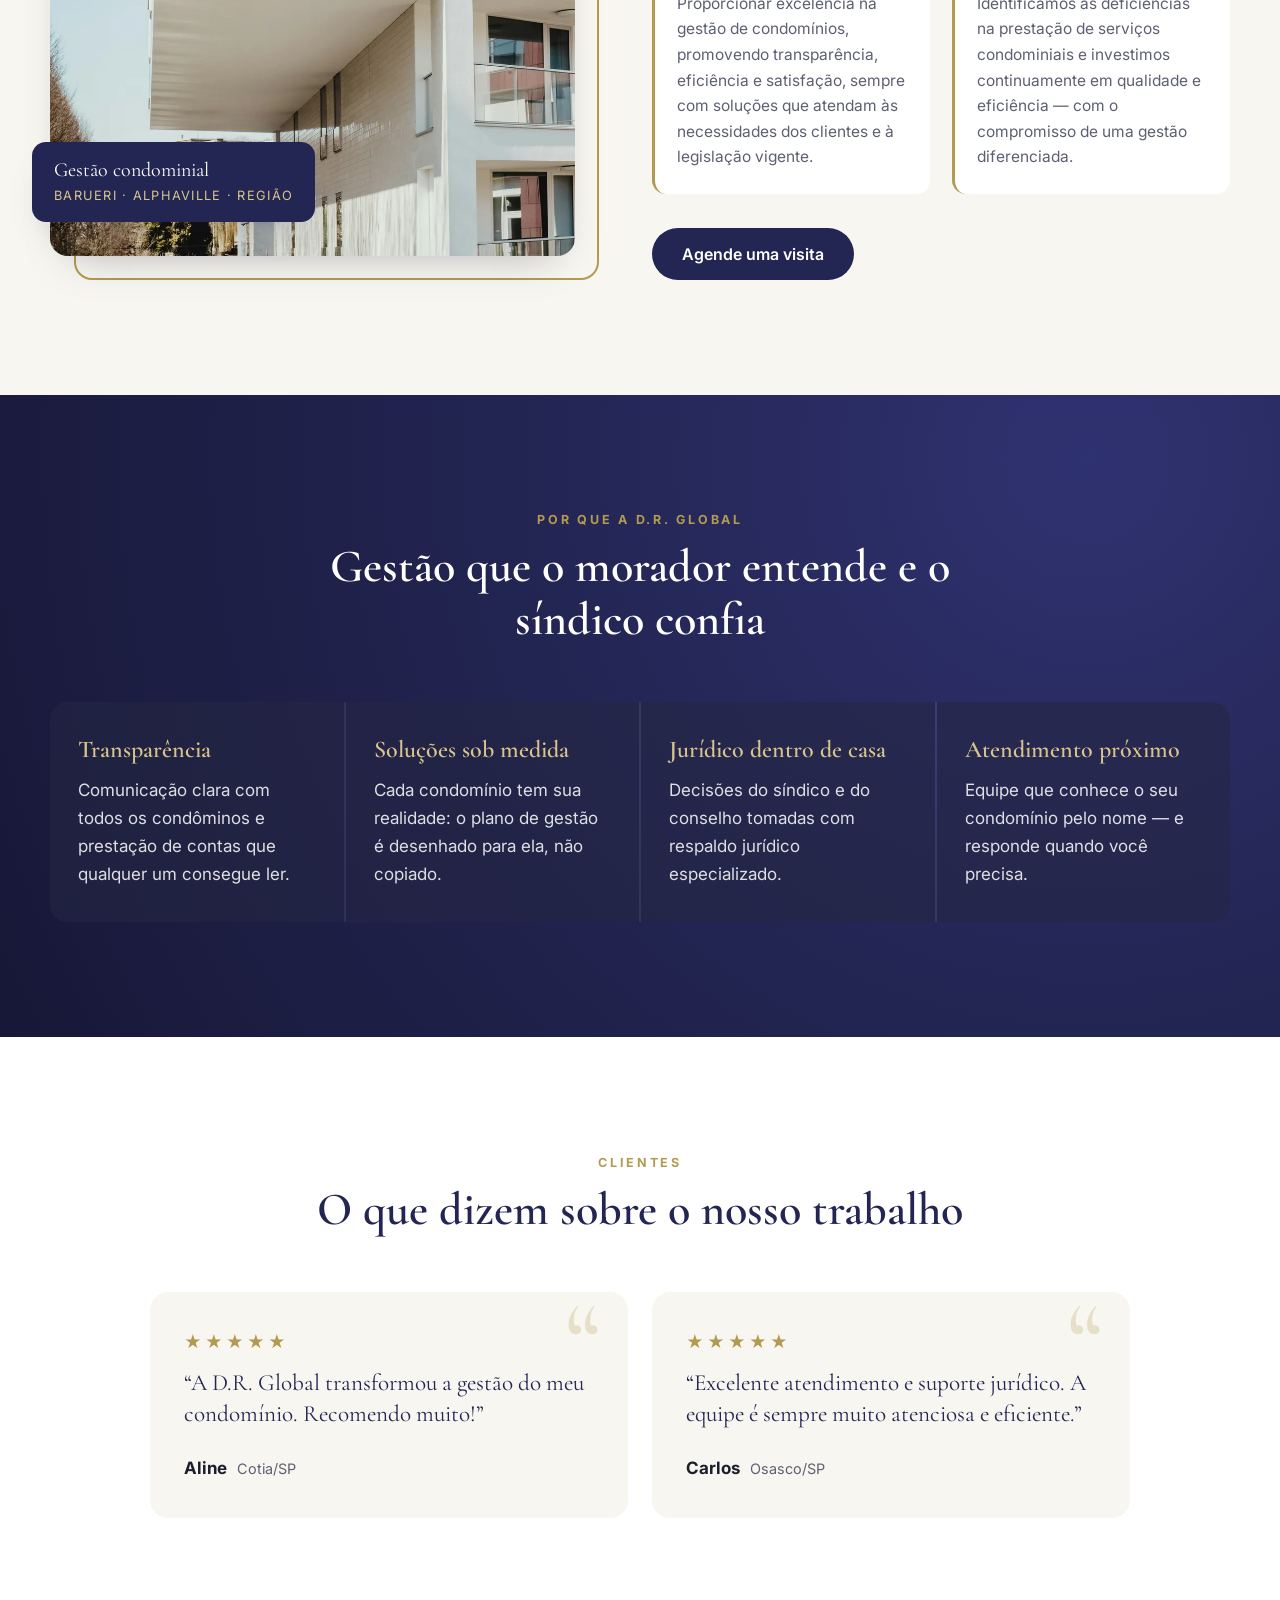
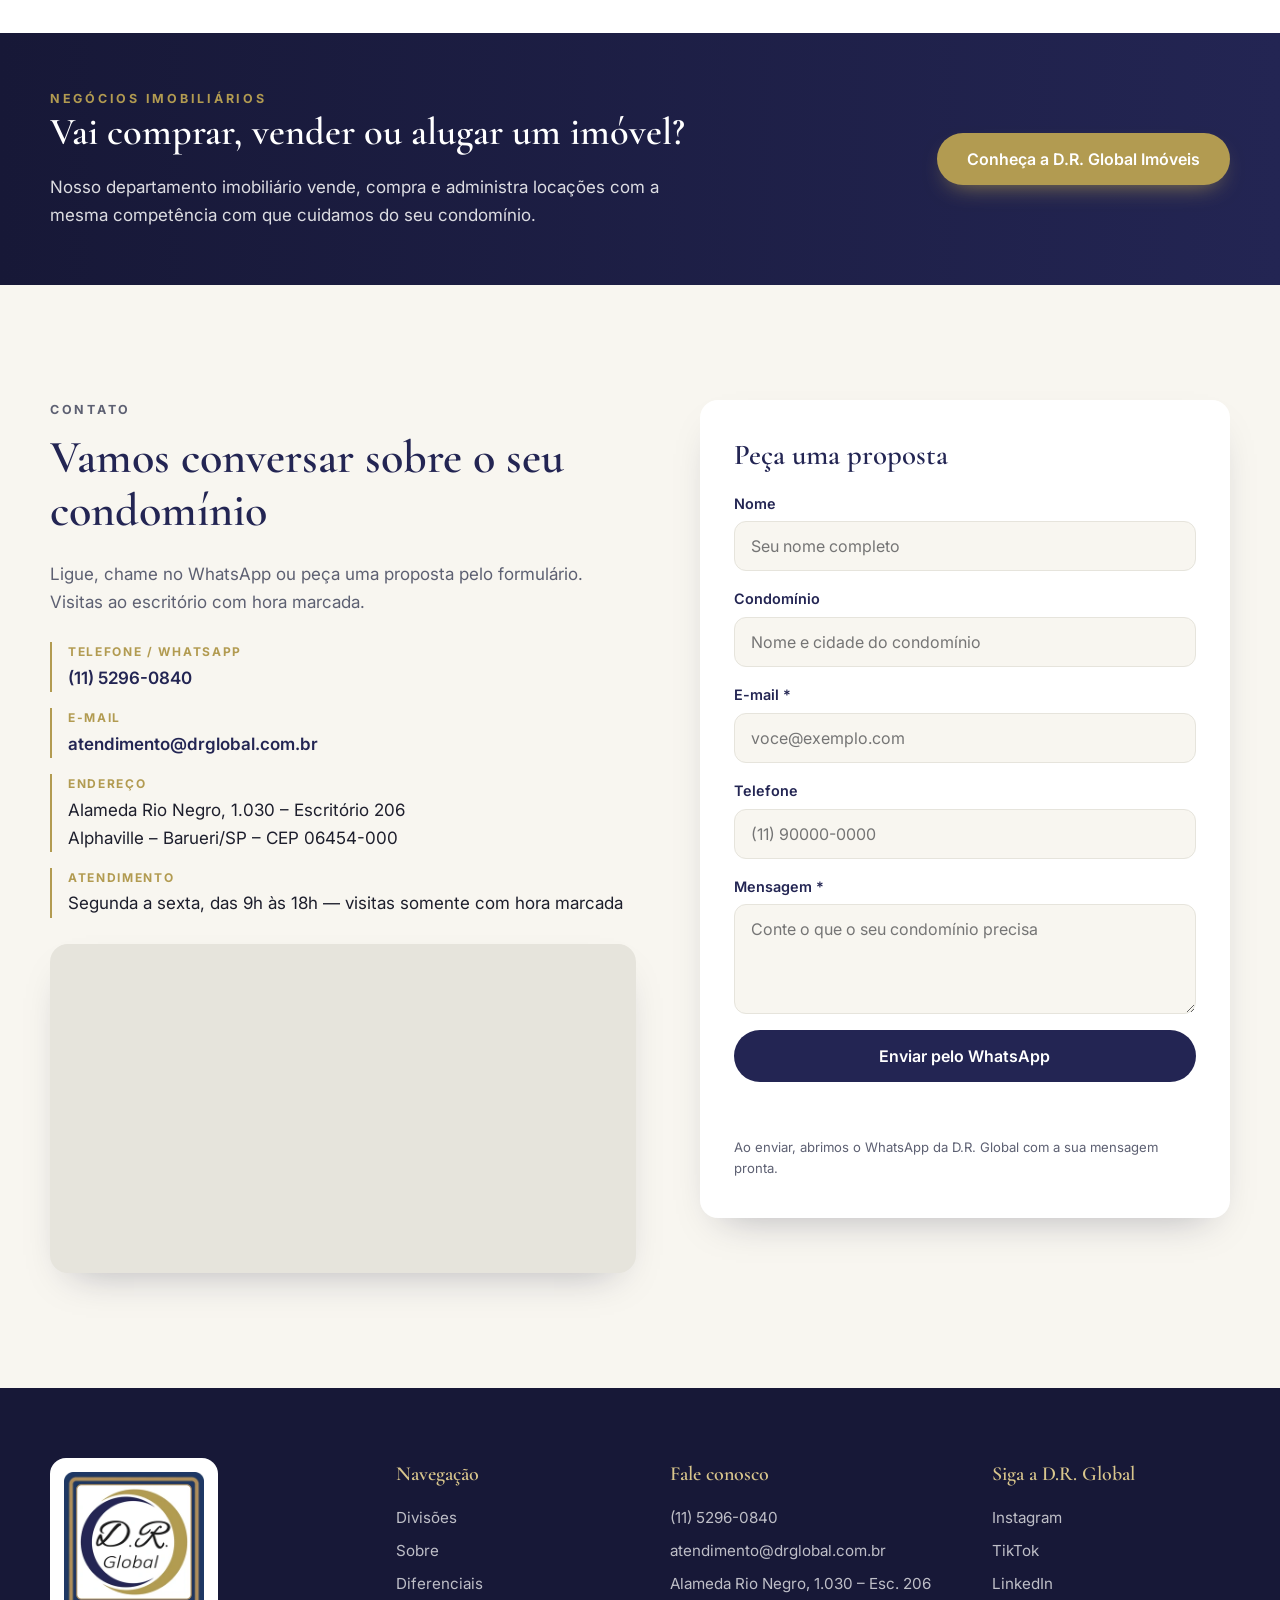
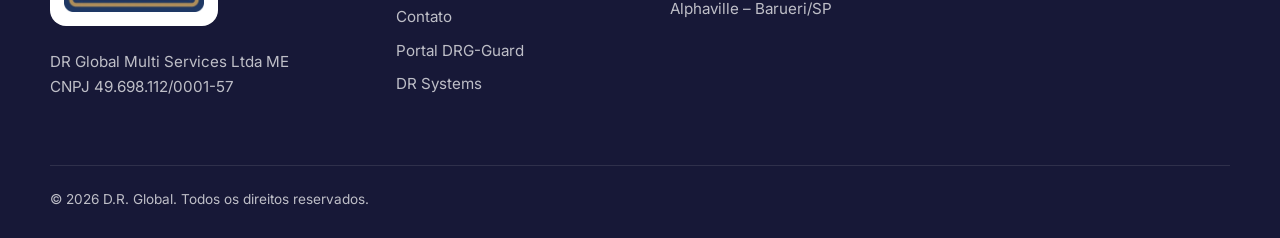
==== commit 45006297: "Divisões: Portaria (escudo) e Facilities (prédio) com logos próprias; anéis = Grupo Decisão do dono " ====
--- a/index.html
+++ b/index.html
@@ -91,9 +91,14 @@
         <p>Síndicos capacitados, coordenados pelo Dr. Donizete Romão, certificado pela Gábor (5 Estrelas) e pela CONASI: presença, decisão técnica e prestação de contas mensal.</p>
       </article>
       <article class="card">
-        <img class="card__marca" src="img/divisoes/portaria.webp?v=2" width="76" height="76" loading="lazy" alt="Logo D.R. Global — Portaria e Facilities">
-        <h3>Portaria e facilities</h3>
-        <p>Portaria, limpeza, zeladoria e manutenção predial com equipes próprias, supervisão próxima e rotatividade de colaboradores próxima de zero.</p>
+        <img class="card__marca" src="img/divisoes/portaria.webp?v=3" width="76" height="76" loading="lazy" alt="Logo D.R. Global — Portaria">
+        <h3>Portaria</h3>
+        <p>Portaria com equipe própria e supervisão próxima, apoiada pelo DRG-Guard: rondas, controle de acesso e reconhecimento facial.</p>
+      </article>
+      <article class="card">
+        <img class="card__marca" src="img/divisoes/facilities.webp?v=3" width="76" height="76" loading="lazy" alt="Logo D.R. Global — Facilities">
+        <h3>Facilities</h3>
+        <p>Limpeza, zeladoria e manutenção predial com equipes próprias, supervisão próxima e rotatividade de colaboradores próxima de zero.</p>
       </article>
       <article class="card">
         <img class="card__marca" src="img/divisoes/juridico.webp?v=2" width="76" height="76" loading="lazy" alt="Logo ADR Advocacia">
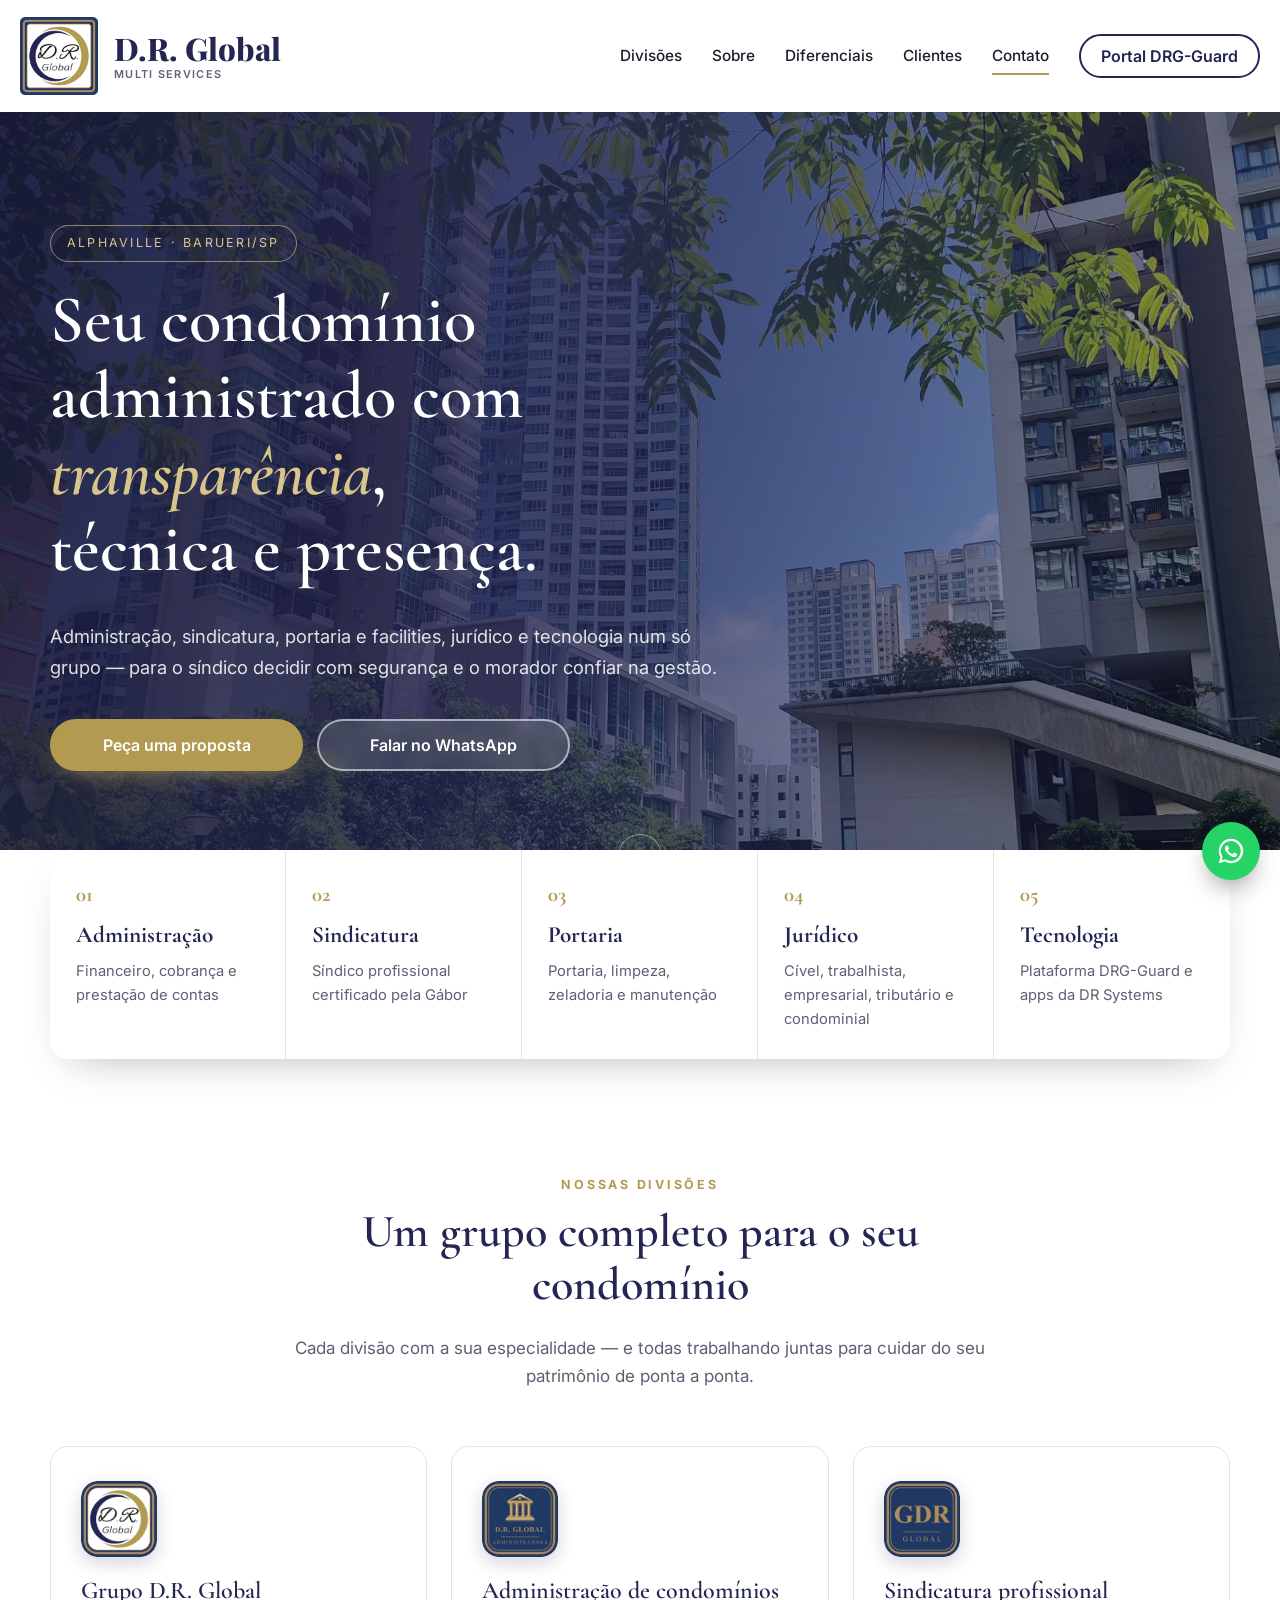
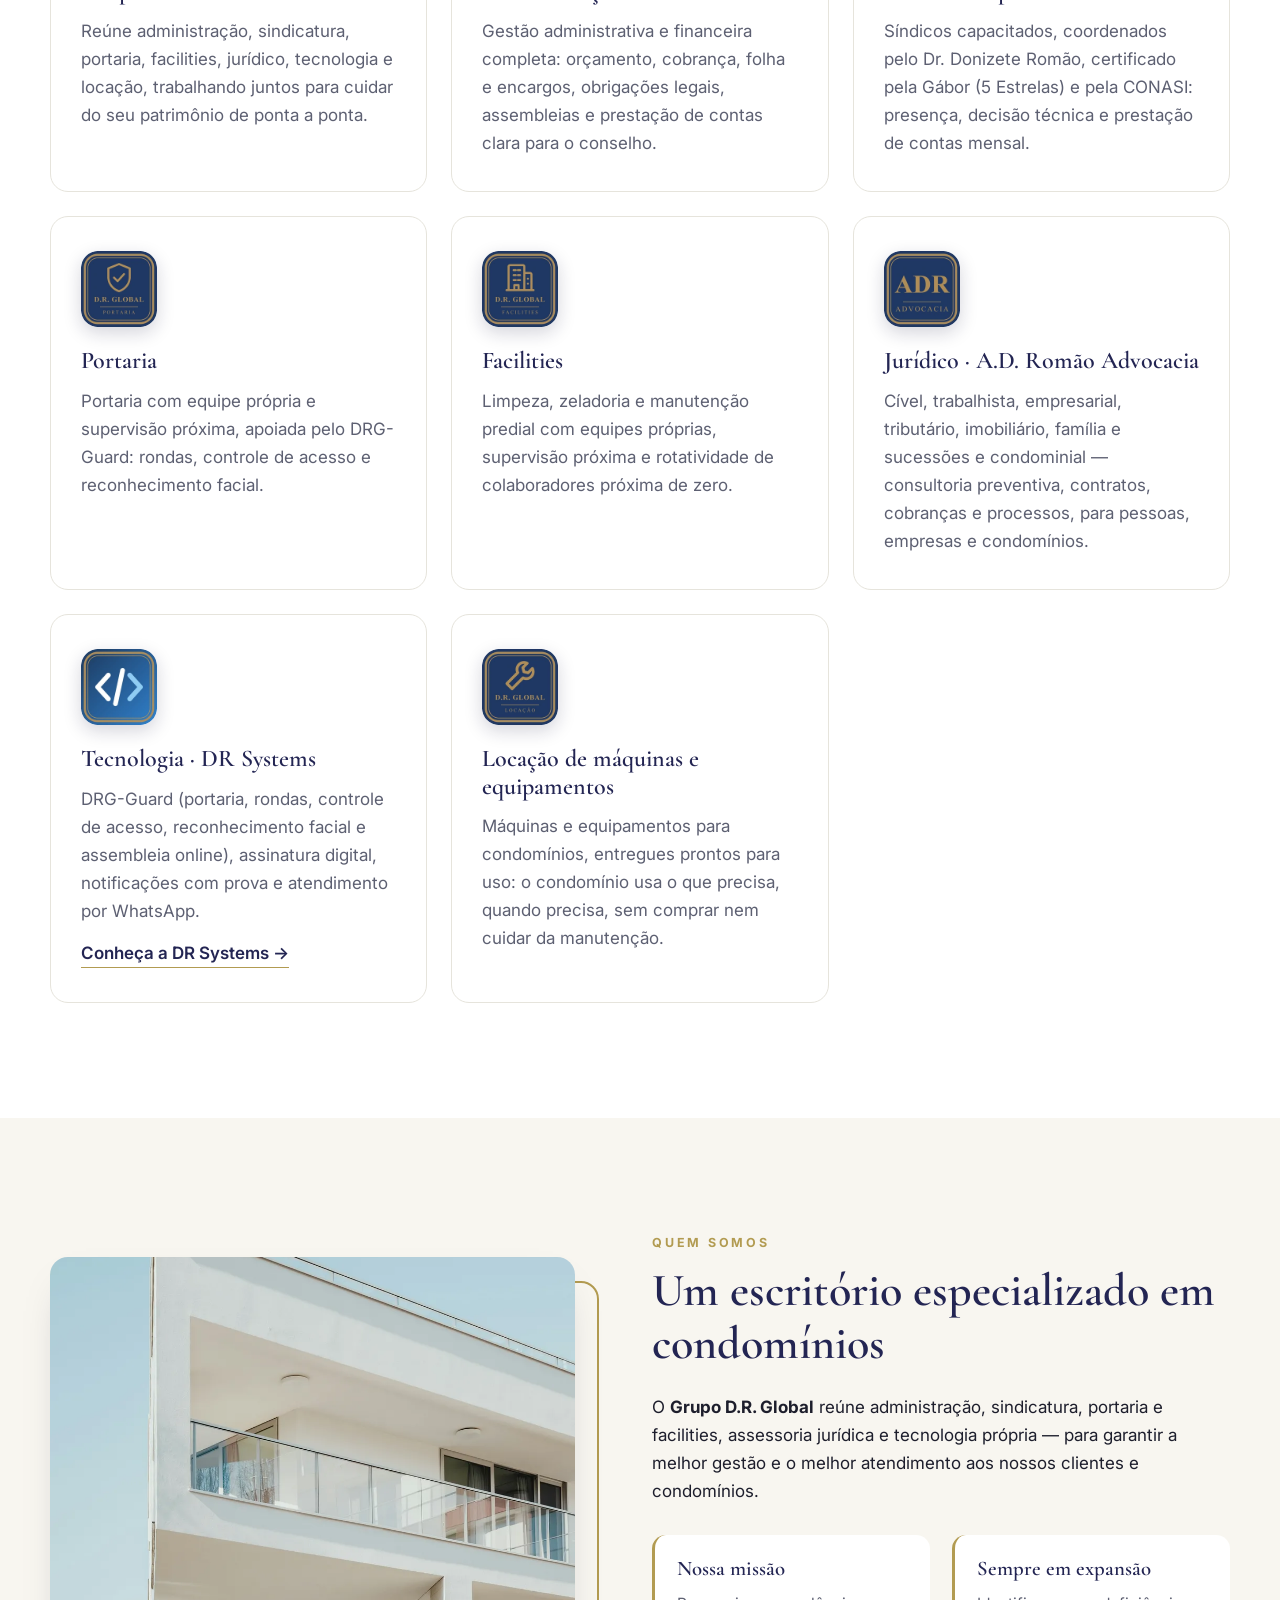
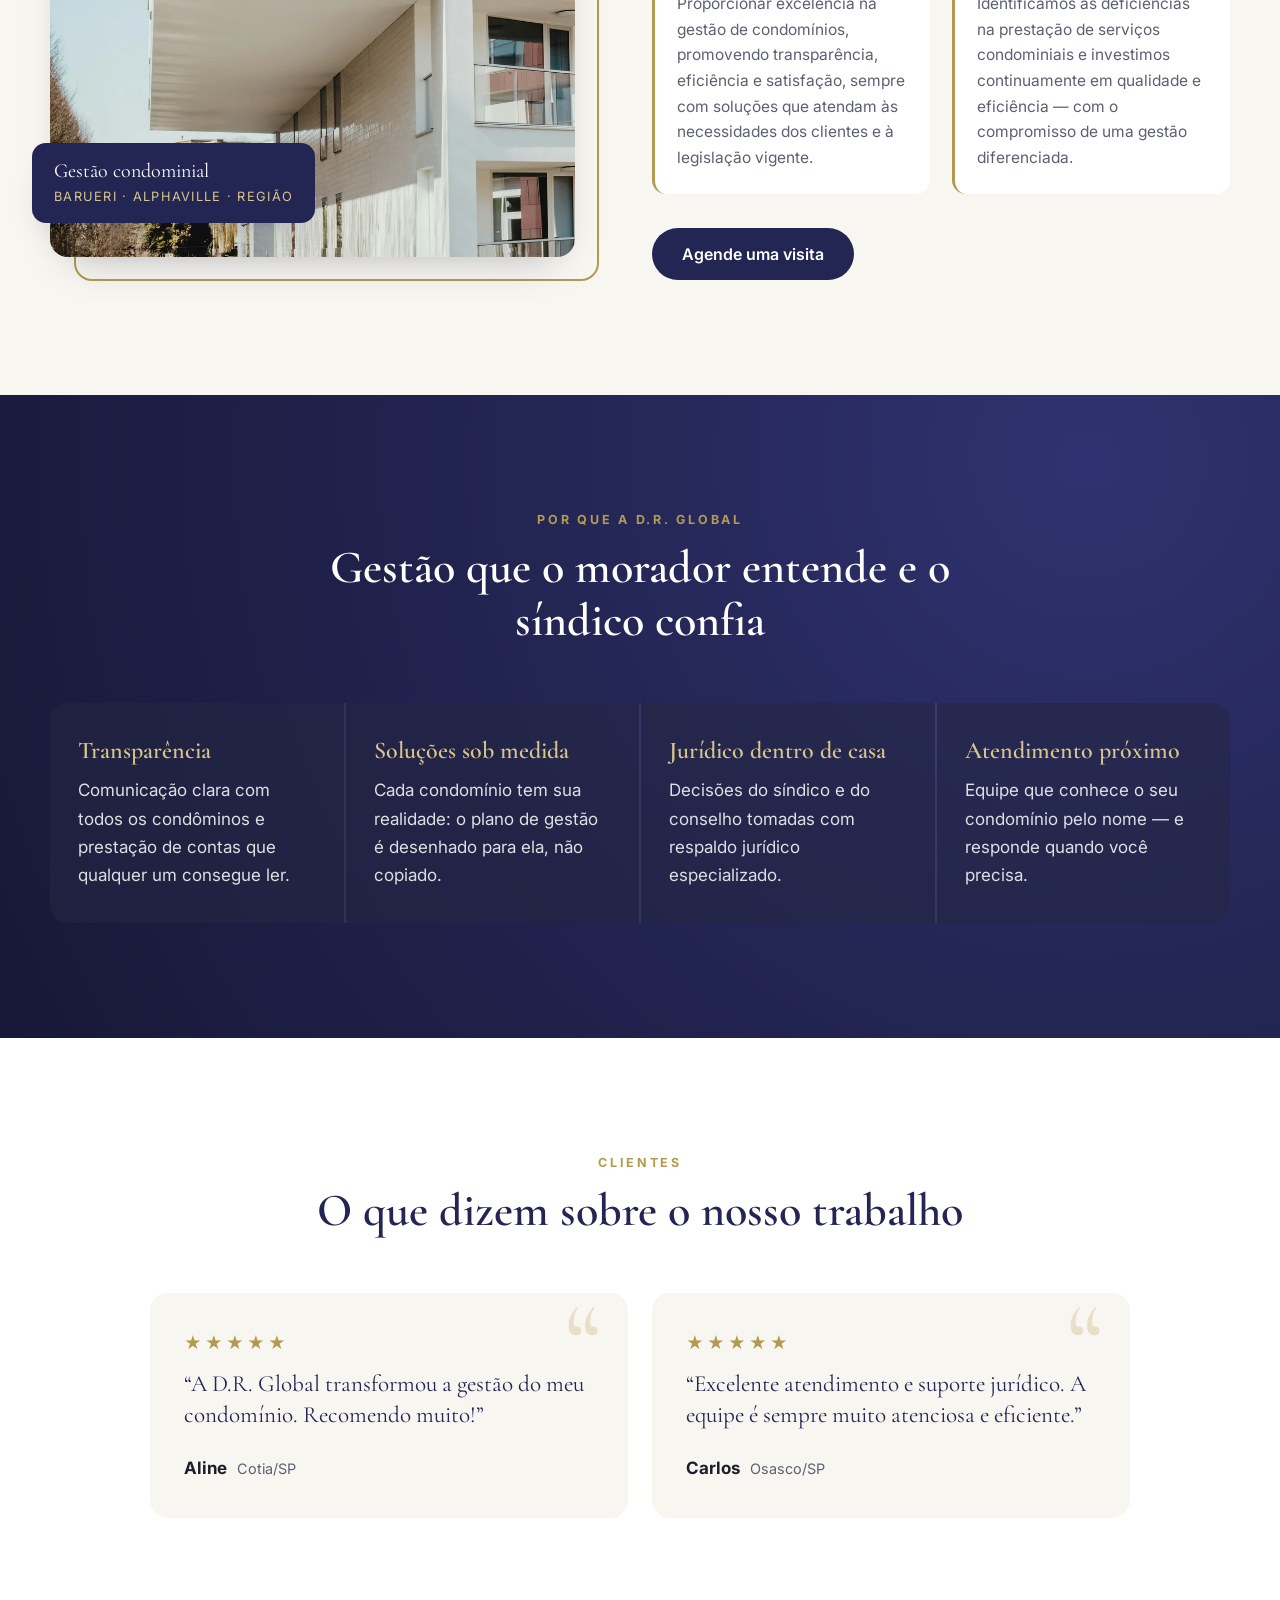
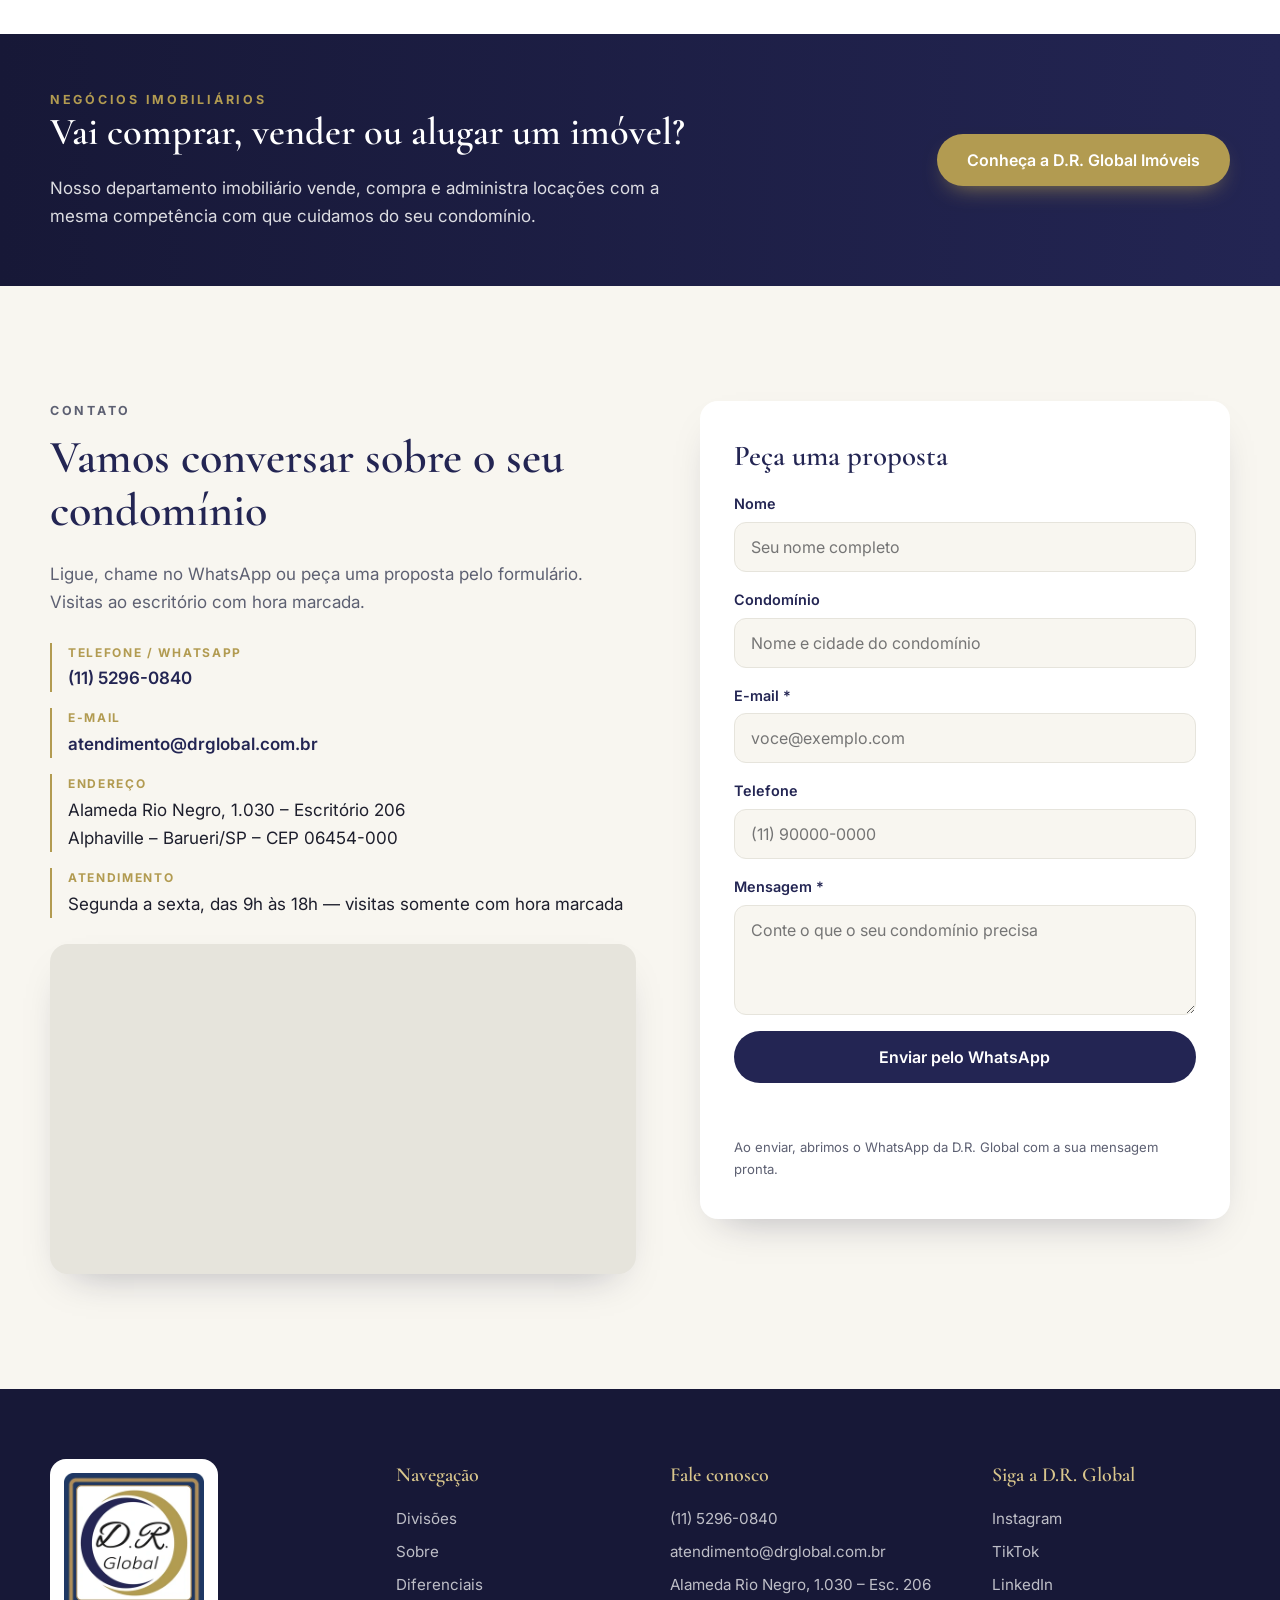
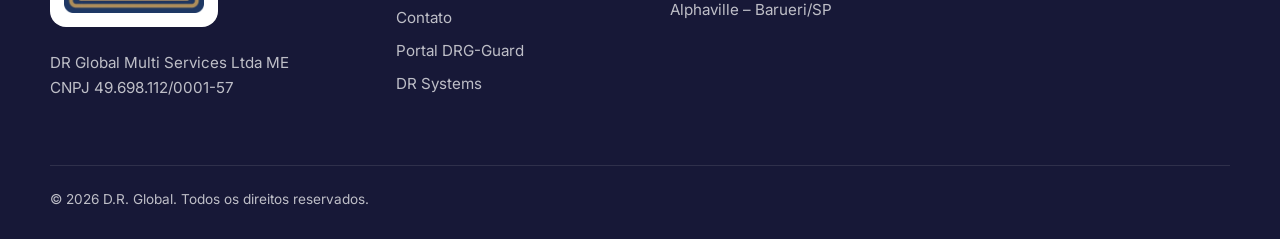
==== commit 1d255f24: "Card Grupo D.R. Global (anéis) em primeiro; grade fecha em 3+3+2 Pedido do dono (22/11/2026). Os ané" ====
--- a/index.html
+++ b/index.html
@@ -81,6 +81,11 @@
     </header>
     <div class="cards">
       <article class="card">
+        <img class="card__marca" src="img/divisoes/grupo.webp?v=3" width="76" height="76" loading="lazy" alt="Logo Grupo D.R. Global">
+        <h3>Grupo D.R. Global</h3>
+        <p>Reúne administração, sindicatura, portaria, facilities, jurídico, tecnologia e locação, trabalhando juntos para cuidar do seu patrimônio de ponta a ponta.</p>
+      </article>
+      <article class="card">
         <img class="card__marca" src="img/divisoes/administradora.webp?v=2" width="76" height="76" loading="lazy" alt="Logo D.R. Global Administradora">
         <h3>Administração de condomínios</h3>
         <p>Gestão administrativa e financeira completa: orçamento, cobrança, folha e encargos, obrigações legais, assembleias e prestação de contas clara para o conselho.</p>
